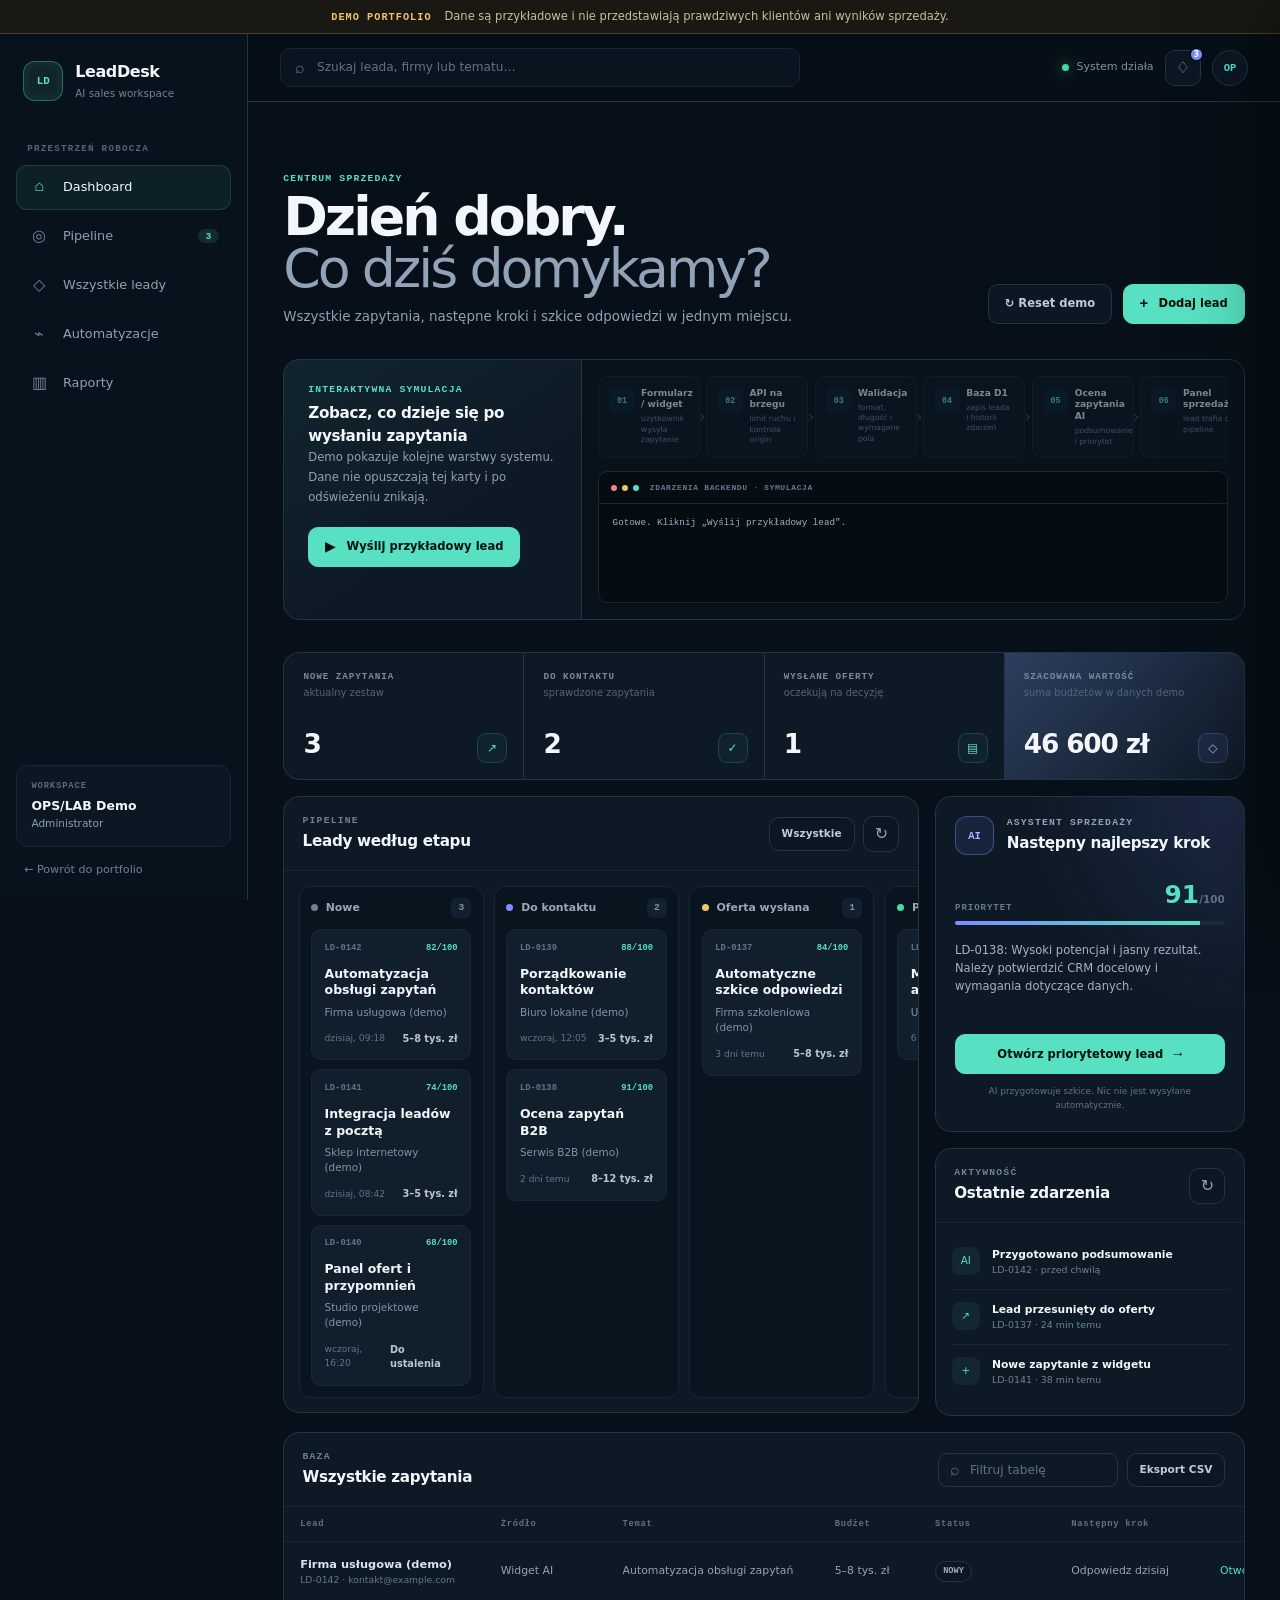
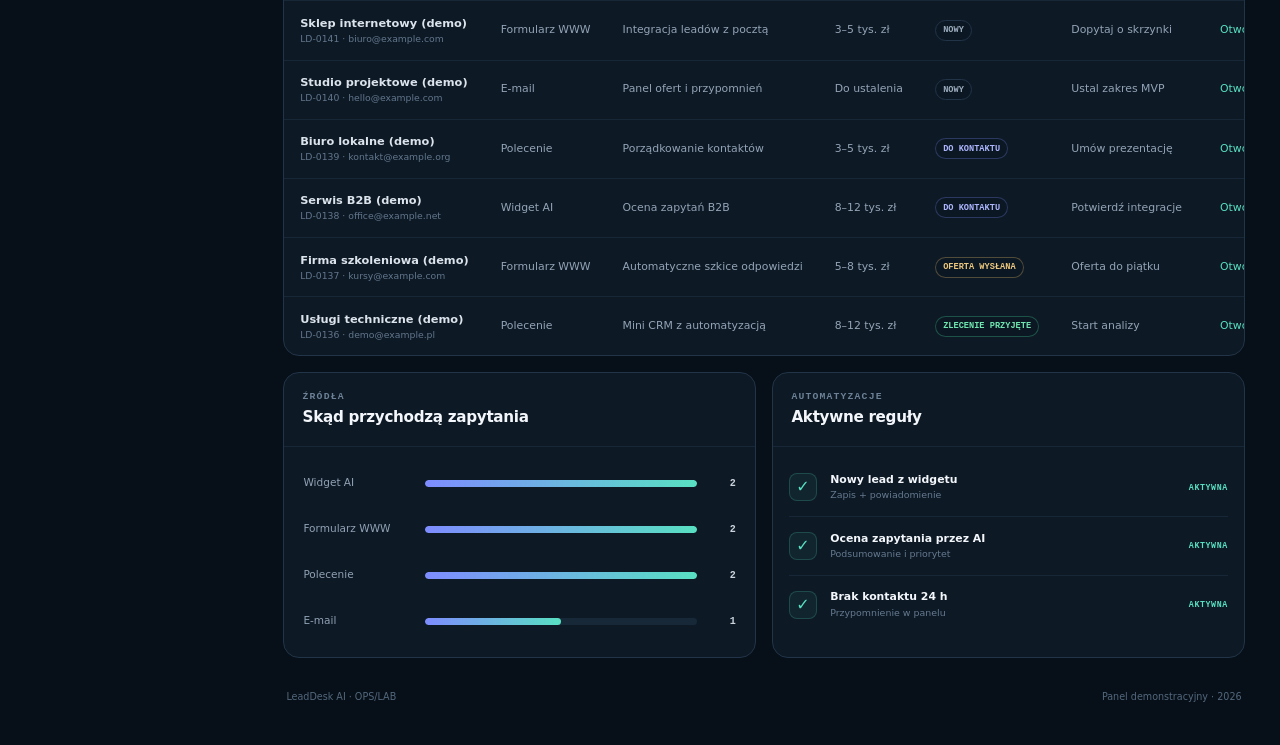
==== docs/leaddesk/index.html @ 1d7547b5 "Clarify LeadDesk sales stages" ====
<!-- LeadDesk AI public demo interface. Copyright 2026 OPS/LAB. All rights reserved. Public build contains no API keys, private prompts or backend source. -->
<!doctype html>
<html lang="pl" data-mode="demo">
<head>
  <meta charset="utf-8">
  <meta name="viewport" content="width=device-width, initial-scale=1">
  <meta name="theme-color" content="#071018">
  <meta name="description" content="LeadDesk AI — panel do obsługi zapytań, kwalifikacji leadów i przygotowywania ofert.">
  <title>LeadDesk AI — centrum sprzedaży</title>
  <link rel="stylesheet" href="styles.min.css?v=20260912-3">
  <meta name="robots" content="index,follow">
  <meta property="og:title" content="LeadDesk AI — interaktywne demo">
  <meta property="og:description" content="Zobacz drogę leada od formularza przez walidację i AI do panelu sprzedaży.">
</head>
<body>
  <a class="skip-link" href="#main">Przejdź do panelu</a>
  <div class="demo-banner" role="status"><strong>DEMO PORTFOLIO</strong><span>Dane są przykładowe i nie przedstawiają prawdziwych klientów ani wyników sprzedaży.</span></div>

  <div class="app-shell">
    <aside class="sidebar">
      <a class="product-logo" href="#dashboard" aria-label="LeadDesk AI">
        <span class="logo-mark">LD</span><span><strong>LeadDesk</strong><small>AI sales workspace</small></span>
      </a>
      <nav aria-label="Panel">
        <p>PRZESTRZEŃ ROBOCZA</p>
        <a class="is-active" href="#dashboard"><i>⌂</i><span>Dashboard</span></a>
        <a href="#pipeline"><i>◎</i><span>Pipeline</span><b data-new-count>3</b></a>
        <a href="#leads"><i>◇</i><span>Wszystkie leady</span></a>
        <a href="#automation"><i>⌁</i><span>Automatyzacje</span></a>
        <a href="#reports"><i>▥</i><span>Raporty</span></a>
      </nav>
      <div class="workspace-card">
        <span>WORKSPACE</span>
        <strong>OPS/LAB Demo</strong>
        <small>Administrator</small>
      </div>
      <a class="back-link" href="../">← Powrót do portfolio</a>
    </aside>

    <main id="main">
      <header class="topbar">
        <button class="menu-button" type="button" aria-label="Otwórz menu">☰</button>
        <label class="global-search"><span>⌕</span><input type="search" placeholder="Szukaj leada, firmy lub tematu…" aria-label="Szukaj leadów"></label>
        <div class="top-actions"><span class="system-status"><i></i> System działa</span><button class="icon-button notifications-button" type="button" aria-label="Pokaż ostatnie zdarzenia">♢<b>3</b></button><button class="avatar-button" type="button" aria-label="Konto administratora">OP</button></div>
      </header>

      <div class="content">
        <section class="page-head" id="dashboard">
          <div><p class="overline">CENTRUM SPRZEDAŻY</p><h1>Dzień dobry.<br><em>Co dziś domykamy?</em></h1><p>Wszystkie zapytania, następne kroki i szkice odpowiedzi w jednym miejscu.</p></div>
          <div class="page-actions"><button class="secondary-button reset-demo" type="button">↻ Reset demo</button><button class="primary-button add-lead" type="button"><span>+</span> Dodaj lead</button></div>
        </section>

        <section class="demo-flow panel" aria-labelledby="flow-title">
          <div class="flow-intro">
            <p class="overline">INTERAKTYWNA SYMULACJA</p>
            <h2 id="flow-title">Zobacz, co dzieje się po wysłaniu zapytania</h2>
            <p>Demo pokazuje kolejne warstwy systemu. Dane nie opuszczają tej karty i po odświeżeniu znikają.</p>
            <button class="primary-button run-flow" type="button"><span>▶</span> Wyślij przykładowy lead</button>
          </div>
          <div class="flow-workbench">
            <ol class="flow-stages" aria-label="Przepływ danych">
              <li data-flow-step="form"><i>01</i><span><strong>Formularz / widget</strong><small>użytkownik wysyła zapytanie</small></span></li>
              <li data-flow-step="api"><i>02</i><span><strong>API na brzegu</strong><small>limit ruchu i kontrola origin</small></span></li>
              <li data-flow-step="validation"><i>03</i><span><strong>Walidacja</strong><small>format, długość i wymagane pola</small></span></li>
              <li data-flow-step="database"><i>04</i><span><strong>Baza D1</strong><small>zapis leada i historii zdarzeń</small></span></li>
              <li data-flow-step="ai"><i>05</i><span><strong>Ocena zapytania AI</strong><small>podsumowanie i priorytet</small></span></li>
              <li data-flow-step="dashboard"><i>06</i><span><strong>Panel sprzedaży</strong><small>lead trafia do pipeline</small></span></li>
            </ol>
            <div class="flow-console"><div><span></span><span></span><span></span><strong>ZDARZENIA BACKENDU · SYMULACJA</strong></div><pre data-flow-log aria-live="polite">Gotowe. Kliknij „Wyślij przykładowy lead”.</pre></div>
          </div>
        </section>

        <section class="metrics" aria-label="Podsumowanie lejka">
          <article><div><span>NOWE ZAPYTANIA</span><small>aktualny zestaw</small></div><strong data-metric="new">0</strong><i class="metric-icon">↗</i></article>
          <article><div><span>DO KONTAKTU</span><small>sprawdzone zapytania</small></div><strong data-metric="qualified">0</strong><i class="metric-icon">✓</i></article>
          <article><div><span>WYSŁANE OFERTY</span><small>oczekują na decyzję</small></div><strong data-metric="offer">0</strong><i class="metric-icon">▤</i></article>
          <article class="metric-value"><div><span>SZACOWANA WARTOŚĆ</span><small>suma budżetów w danych demo</small></div><strong data-metric="value">0 zł</strong><i class="metric-icon">◇</i></article>
        </section>

        <section class="dashboard-grid">
          <div class="pipeline-panel panel" id="pipeline">
            <div class="panel-head"><div><p class="overline">PIPELINE</p><h2>Leady według etapu</h2></div><div class="panel-tools"><button class="compact-button" type="button" data-filter="all">Wszystkie</button><button class="icon-button refresh-pipeline" type="button" aria-label="Odśwież pipeline">↻</button></div></div>
            <div class="pipeline-board" data-pipeline></div>
          </div>

          <aside class="insights-column">
            <section class="ai-insight panel" id="automation">
              <div class="ai-insight-head"><span class="ai-badge">AI</span><div><p class="overline">ASYSTENT SPRZEDAŻY</p><h2>Następny najlepszy krok</h2></div></div>
              <div class="focus-score"><span>PRIORYTET</span><strong>82<small>/100</small></strong><div><i style="width:82%"></i></div></div>
              <p data-ai-insight>Lead LD-0142 podał budżet i konkretny problem. Warto odpowiedzieć dzisiaj, prosząc o technologię obecnej strony.</p>
              <button class="primary-button full open-priority" type="button">Otwórz priorytetowy lead <span>→</span></button>
              <small class="privacy-note">AI przygotowuje szkice. Nic nie jest wysyłane automatycznie.</small>
            </section>

            <section class="activity-panel panel">
              <div class="panel-head"><div><p class="overline">AKTYWNOŚĆ</p><h2>Ostatnie zdarzenia</h2></div><button class="icon-button refresh-activity" type="button" aria-label="Odśwież aktywność">↻</button></div>
              <ol class="activity-list" data-activity></ol>
            </section>
          </aside>
        </section>

        <section class="leads-panel panel" id="leads">
          <div class="panel-head"><div><p class="overline">BAZA</p><h2>Wszystkie zapytania</h2></div><div class="panel-tools"><label class="table-filter"><span>⌕</span><input type="search" placeholder="Filtruj tabelę" aria-label="Filtruj tabelę leadów"></label><button class="compact-button export-demo" type="button">Eksport CSV</button></div></div>
          <div class="table-wrap"><table><thead><tr><th>Lead</th><th>Źródło</th><th>Temat</th><th>Budżet</th><th>Status</th><th>Następny krok</th><th></th></tr></thead><tbody data-lead-table></tbody></table></div>
        </section>

        <section class="reports-row" id="reports">
          <article class="panel source-card"><div class="panel-head"><div><p class="overline">ŹRÓDŁA</p><h2>Skąd przychodzą zapytania</h2></div></div><div class="source-chart" data-source-chart></div></article>
          <article class="panel automation-card"><div class="panel-head"><div><p class="overline">AUTOMATYZACJE</p><h2>Aktywne reguły</h2></div></div><ul><li><i>✓</i><span><strong>Nowy lead z widgetu</strong><small>Zapis + powiadomienie</small></span><b>AKTYWNA</b></li><li><i>✓</i><span><strong>Ocena zapytania przez AI</strong><small>Podsumowanie i priorytet</small></span><b>AKTYWNA</b></li><li><i>✓</i><span><strong>Brak kontaktu 24 h</strong><small>Przypomnienie w panelu</small></span><b>AKTYWNA</b></li></ul></article>
        </section>

        <footer><span>LeadDesk AI · OPS/LAB</span><span>Panel demonstracyjny · 2026</span></footer>
      </div>
    </main>
  </div>

  <div class="drawer-backdrop" data-close-drawer></div>
  <aside class="lead-drawer" aria-hidden="true" aria-labelledby="drawer-title">
    <header><div><p class="overline">SZCZEGÓŁY LEADA</p><h2 id="drawer-title">—</h2></div><button class="icon-button close-drawer" type="button" aria-label="Zamknij">×</button></header>
    <div class="drawer-body">
      <div class="lead-summary"><span class="lead-avatar">LD</span><div><strong data-drawer-company>—</strong><small data-drawer-contact>—</small></div><span class="status-pill" data-drawer-status>—</span></div>
      <section><p class="overline">POTRZEBA</p><h3 data-drawer-topic>—</h3><p data-drawer-message>—</p></section>
      <dl><div><dt>Źródło</dt><dd data-drawer-source>—</dd></div><div><dt>Budżet</dt><dd data-drawer-budget>—</dd></div><div><dt>Dodano</dt><dd data-drawer-created>—</dd></div><div><dt>Priorytet AI</dt><dd data-drawer-score>—</dd></div></dl>
      <section class="ai-summary"><p class="overline">PODSUMOWANIE AI</p><p data-drawer-summary>—</p></section>
      <section class="draft-box" hidden><div><p class="overline">SZKIC ODPOWIEDZI · NIE WYSŁANO</p><button class="copy-draft" type="button">Kopiuj</button></div><strong data-draft-subject></strong><p data-draft-body></p></section>
      <label class="status-select">Zmień etap<select data-status-select><option value="new">Nowy</option><option value="qualified">Do kontaktu</option><option value="offer">Oferta wysłana</option><option value="won">Zlecenie przyjęte</option><option value="lost">Odrzucone</option></select></label>
    </div>
    <footer><button class="secondary-button create-offer" type="button">Podgląd oferty</button><button class="primary-button generate-draft" type="button"><span>AI</span> Przygotuj szkic</button></footer>
  </aside>

  <dialog class="lead-modal">
    <form method="dialog" class="modal-card" data-lead-form>
      <header><div><p class="overline">NOWE ZAPYTANIE</p><h2>Dodaj lead demonstracyjny</h2></div><button class="icon-button close-lead-modal" type="button" aria-label="Zamknij">×</button></header>
      <div class="form-grid"><label>Identyfikator<input name="name" value="Zapytanie demonstracyjne" required></label><label>E-mail<input name="email" type="email" value="kontakt@example.com" required></label><label class="wide">Temat<input name="topic" value="Automatyzacja procesu sprzedaży" required></label><label>Budżet<select name="budget"><option>3–5 tys. zł</option><option>5–8 tys. zł</option><option>Do ustalenia</option></select></label><label>Źródło<select name="source"><option>Widget AI</option><option>Formularz WWW</option><option>E-mail</option></select></label><label class="wide">Opis<textarea name="message" rows="4" required>Potrzebujemy uporządkować obsługę zapytań ze strony.</textarea></label></div>
      <p class="modal-note">W publicznym demo wpisy pozostają wyłącznie w pamięci bieżącej karty.</p>
      <footer><button class="secondary-button close-lead-modal" type="button">Anuluj</button><button class="primary-button" type="submit">Dodaj do pipeline</button></footer>
    </form>
  </dialog>

  <dialog class="offer-modal">
    <article class="offer-sheet"><header><div><span>OPS/LAB</span><strong>OFERTA WSTĘPNA</strong></div><button class="icon-button close-offer" type="button" aria-label="Zamknij">×</button></header><p class="offer-id" data-offer-id></p><h2 data-offer-title></h2><p data-offer-intro></p><div class="offer-grid"><section><span>PROPONOWANY ZAKRES</span><ul><li>Analiza procesu i danych wejściowych</li><li>Konfiguracja panelu oraz etapów</li><li>Automatyzacja wybranego przepływu</li><li>Testy i instrukcja przekazania</li></ul></section><section><span>DO USTALENIA</span><p>Integracje, liczba użytkowników, sposób powiadomień oraz termin realizacji.</p></section></div><footer><p>Dokument demonstracyjny — nie stanowi oferty handlowej.</p><button class="primary-button print-offer" type="button">Drukuj / zapisz PDF</button></footer></article>
  </dialog>

  <section class="auth-screen" hidden>
    <form class="auth-card"><span class="logo-mark">LD</span><p class="overline">PANEL PRYWATNY</p><h1>Zaloguj się do LeadDesk</h1><p>Sesja administratora jest przechowywana w bezpiecznym cookie.</p><label>Hasło<input type="password" name="password" minlength="12" required autocomplete="current-password"></label><button class="primary-button full" type="submit">Zaloguj</button><span class="auth-error" role="alert"></span></form>
  </section>

  <div class="toast" role="status" aria-live="polite"></div>
  <script src="app.min.js?v=20260912-3"></script>
</body>
</html>
---- docs/leaddesk/styles.min.css ----
/* LeadDesk AI public demo interface. Copyright 2026 OPS/LAB. All rights reserved. */
:root{--bg: #071018;--bg-2: #0a141f;--surface: #0d1925;--surface-2: #111f2d;--line: #223448;--line-soft: #172737;--text: #f3f7fb;--muted: #8fa1b4;--accent: #58e0c2;--accent-2: #7e8cff;--warning: #f1c36f;--danger: #ff8087;--radius: 16px;--sidebar: 248px;color-scheme:dark;font-family:Inter,ui-sans-serif,system-ui,-apple-system,BlinkMacSystemFont,Segoe UI,sans-serif;font-synthesis:none}*{box-sizing:border-box}[hidden]{display:none!important}html{scroll-behavior:smooth}body{margin:0;background:var(--bg);color:var(--text);line-height:1.5}button,input,textarea,select{font:inherit}button,a{-webkit-tap-highlight-color:transparent}button{color:inherit}a{color:inherit;text-decoration:none}.skip-link{position:fixed;z-index:9999;top:8px;left:8px;padding:.7rem 1rem;background:var(--accent);color:#04110d;transform:translateY(-150%)}.skip-link:focus{transform:translateY(0)}.demo-banner{min-height:34px;padding:.45rem 1rem;display:none;align-items:center;justify-content:center;gap:.8rem;position:sticky;top:0;z-index:60;border-bottom:1px solid rgba(241,195,111,.24);background:#1a1812;color:#cbbd9b;font-size:.72rem}.demo-banner strong{color:var(--warning);font:800 .64rem ui-monospace,SFMono-Regular,Menlo,monospace;letter-spacing:.1em}html[data-mode=demo] .demo-banner{display:flex}.app-shell{min-height:100vh;display:grid;grid-template-columns:var(--sidebar) minmax(0,1fr)}.sidebar{position:sticky;top:0;z-index:50;height:100vh;padding:1.35rem 1rem;display:flex;flex-direction:column;border-right:1px solid var(--line);background:#08121c}html[data-mode=demo] .sidebar{top:34px;height:calc(100vh - 34px)}.product-logo{padding:.3rem .45rem 1.7rem;display:flex;align-items:center;gap:.75rem}.product-logo>span:last-child{min-width:0}.product-logo strong,.product-logo small{display:block}.product-logo strong{font-size:1rem;letter-spacing:-.025em}.product-logo small{margin-top:.1rem;color:#718398;font-size:.65rem}.logo-mark{width:40px;height:40px;flex:0 0 auto;display:grid;place-items:center;border:1px solid rgba(88,224,194,.38);border-radius:12px;background:#58e0c217;color:var(--accent);font:800 .68rem ui-monospace,SFMono-Regular,Menlo,monospace;box-shadow:inset 0 0 0 5px #58e0c206}.sidebar nav>p{margin:.9rem .7rem .65rem;color:#52657a;font:800 .58rem ui-monospace,SFMono-Regular,Menlo,monospace;letter-spacing:.13em}.sidebar nav a{min-height:45px;margin-bottom:.25rem;padding:0 .7rem;display:flex;align-items:center;gap:.8rem;border:1px solid transparent;border-radius:11px;color:#8fa1b4;font-size:.8rem;transition:.15s ease}.sidebar nav a i{width:22px;color:#6f8195;font: 1rem ui-monospace,SFMono-Regular,Menlo,monospace;text-align:center}.sidebar nav a b{min-width:21px;margin-left:auto;padding:.1rem .35rem;border-radius:20px;background:#58e0c21f;color:var(--accent);font:800 .61rem ui-monospace,SFMono-Regular,Menlo,monospace;text-align:center}.sidebar nav a:hover,.sidebar nav a.is-active{border-color:#58e0c226;background:#58e0c212;color:var(--text)}.sidebar nav a.is-active i{color:var(--accent)}.workspace-card{margin-top:auto;padding:.9rem;border:1px solid var(--line-soft);border-radius:12px;background:#0b1722}.workspace-card span,.workspace-card strong,.workspace-card small{display:block}.workspace-card span{color:#566a80;font:800 .55rem ui-monospace,SFMono-Regular,Menlo,monospace;letter-spacing:.1em}.workspace-card strong{margin-top:.4rem;font-size:.78rem}.workspace-card small{color:var(--muted);font-size:.66rem}.back-link{margin:.9rem .5rem 0;color:#6f8195;font-size:.7rem}.back-link:hover{color:var(--accent)}main{min-width:0}.topbar{height:68px;padding:0 clamp(1rem,3vw,2rem);display:flex;align-items:center;gap:1rem;position:sticky;top:0;z-index:40;border-bottom:1px solid var(--line);background:#071018e8;backdrop-filter:blur(14px)}html[data-mode=demo] .topbar{top:34px}.menu-button{display:none;border:0;background:transparent;cursor:pointer}.global-search{width:min(520px,48vw);min-height:39px;display:flex;align-items:center;gap:.65rem;padding:0 .85rem;border:1px solid var(--line-soft);border-radius:11px;background:#09141e;color:#64768b}.global-search input,.table-filter input{width:100%;border:0;outline:0;background:transparent;color:var(--text);font-size:.76rem}.global-search input::placeholder,.table-filter input::placeholder{color:#617286}.top-actions{margin-left:auto;display:flex;align-items:center;gap:.7rem}.system-status{display:flex;align-items:center;gap:.45rem;color:#7e90a3;font-size:.69rem}.system-status i{width:7px;height:7px;border-radius:50%;background:#45d99e;box-shadow:0 0 13px #45d99ea6}.icon-button,.avatar-button{position:relative;border:1px solid var(--line);background:#0b1722;cursor:pointer}.icon-button{width:36px;height:36px;display:grid;place-items:center;border-radius:10px;color:#91a3b6}.icon-button:hover{border-color:#3a526a;color:var(--text)}.icon-button b{position:absolute;top:-4px;right:-4px;min-width:15px;height:15px;display:grid;place-items:center;border:2px solid var(--bg);border-radius:50%;background:var(--accent-2);color:#fff;font-size:.5rem}.avatar-button{width:36px;height:36px;border-radius:50%;color:var(--accent);font:800 .66rem ui-monospace,SFMono-Regular,Menlo,monospace}.content{max-width:1600px;margin:0 auto;padding:clamp(1.2rem,3vw,2.2rem)}.page-head{min-height:190px;display:flex;align-items:flex-end;justify-content:space-between;gap:2rem}.overline{margin:0 0 .45rem;color:var(--accent);font:800 .61rem ui-monospace,SFMono-Regular,Menlo,monospace;letter-spacing:.12em}.page-head h1{margin:0;font-size:clamp(2.2rem,4.2vw,4rem);line-height:.96;letter-spacing:-.055em}.page-head h1 em{color:#91a3b8;font-style:normal;font-weight:450}.page-head>div>p:last-child{margin:.8rem 0 0;color:var(--muted);font-size:.84rem}.page-actions{display:flex;gap:.65rem;padding-bottom:.2rem}.primary-button,.secondary-button,.compact-button{min-height:40px;padding:0 1rem;display:inline-flex;align-items:center;justify-content:center;gap:.65rem;border-radius:10px;font-size:.72rem;font-weight:800;cursor:pointer}.primary-button{border:1px solid var(--accent);background:var(--accent);color:#04110e}.primary-button:hover{background:#70ebd0}.primary-button span{font:900 .9rem ui-monospace,SFMono-Regular,Menlo,monospace}.secondary-button,.compact-button{border:1px solid var(--line);background:#0b1722;color:#c0cbd7}.secondary-button:hover,.compact-button:hover{border-color:#40566e;color:#fff}.compact-button{min-height:34px;padding:0 .75rem;font-size:.66rem}.full{width:100%}.metrics{margin:2rem 0 1rem;display:grid;grid-template-columns:repeat(4,1fr);gap:1px;border:1px solid var(--line);background:var(--line);border-radius:var(--radius);overflow:hidden}.metrics article{min-height:126px;padding:1.1rem 1.2rem;position:relative;background:var(--surface)}.metrics article>div span,.metrics article>div small{display:block}.metrics article>div span{color:#788ba0;font:800 .58rem ui-monospace,SFMono-Regular,Menlo,monospace;letter-spacing:.1em}.metrics article>div small{margin-top:.25rem;color:#52657a;font-size:.62rem}.metrics strong{position:absolute;left:1.2rem;bottom:1rem;font-size:1.65rem;letter-spacing:-.045em}.metric-icon{position:absolute;right:1rem;bottom:1rem;width:30px;height:30px;display:grid;place-items:center;border:1px solid rgba(88,224,194,.19);border-radius:9px;background:#58e0c20d;color:var(--accent);font-style:normal;font-size:.75rem}.metric-value{background:linear-gradient(135deg,rgba(126,140,255,.12),var(--surface))!important}.metric-value .metric-icon{border-color:#7e8cff40;background:#7e8cff14;color:#aab3ff}.panel{border:1px solid var(--line);border-radius:var(--radius);background:var(--surface);overflow:hidden}.demo-flow{margin:2rem 0 1rem;display:grid;grid-template-columns:minmax(250px,.72fr) minmax(520px,1.6fr)}[data-mode=production] .demo-flow,[data-mode=production] .reset-demo{display:none}.flow-intro{padding:1.5rem;border-right:1px solid var(--line);background:linear-gradient(145deg,rgba(88,224,194,.06),transparent 65%)}.flow-intro h2{max-width:430px;margin:.45rem 0 .7rem;font-size:clamp(1.35rem,2vw,2rem);letter-spacing:-.045em}.flow-intro>p:not(.overline){max-width:470px;margin:0 0 1.2rem;color:var(--muted);font-size:.73rem;line-height:1.7}.flow-workbench{min-width:0;padding:1rem;display:grid;grid-template-rows:auto 1fr;gap:.8rem;background:#08121b}.flow-stages{margin:0;padding:0;display:grid;grid-template-columns:repeat(6,minmax(102px,1fr));gap:.4rem;list-style:none;overflow-x:auto}.flow-stages li{min-width:102px;padding:.65rem;position:relative;display:grid;grid-template-columns:25px 1fr;gap:.42rem;border:1px solid var(--line-soft);border-radius:9px;background:#0c1722;opacity:.55;transition:opacity .2s ease,border-color .2s ease,transform .2s ease,background .2s ease}.flow-stages li:not(:last-child):after{content:"\203a";position:absolute;z-index:2;top:50%;right:-.42rem;color:#3d5368;transform:translateY(-50%)}.flow-stages li.is-active{border-color:var(--accent);background:#58e0c214;opacity:1;transform:translateY(-2px)}.flow-stages li.is-done{border-color:#58e0c247;opacity:.85}.flow-stages i{width:25px;height:25px;display:grid;place-items:center;border-radius:6px;background:#101f2c;color:var(--accent);font:800 .52rem ui-monospace,SFMono-Regular,Menlo,monospace;font-style:normal}.flow-stages strong,.flow-stages small{display:block}.flow-stages strong{color:#dce6ee;font-size:.57rem;line-height:1.3}.flow-stages small{margin-top:.2rem;color:#6e8295;font-size:.48rem;line-height:1.35}.flow-console{min-height:132px;overflow:hidden;border:1px solid var(--line-soft);border-radius:9px;background:#050c12}.flow-console>div{height:32px;padding:0 .75rem;display:flex;align-items:center;gap:.3rem;border-bottom:1px solid var(--line-soft)}.flow-console>div span{width:6px;height:6px;border-radius:50%;background:#31475a}.flow-console>div span:first-child{background:#f08488}.flow-console>div span:nth-child(2){background:#ecc46d}.flow-console>div span:nth-child(3){background:#58e0c2}.flow-console>div strong{margin-left:.4rem;color:#657b90;font:800 .5rem ui-monospace,SFMono-Regular,Menlo,monospace;letter-spacing:.08em}.flow-console pre{margin:0;padding:.7rem .85rem;color:#9eb0c1;font:.58rem/1.65 ui-monospace,SFMono-Regular,Menlo,monospace;white-space:pre-wrap}.panel-head{min-height:74px;padding:1rem 1.15rem;display:flex;align-items:center;justify-content:space-between;gap:1rem;border-bottom:1px solid var(--line-soft)}.panel-head .overline{margin-bottom:.25rem;color:#6c8196}.panel h2{margin:0;font-size:.95rem;letter-spacing:-.02em}.panel-tools{display:flex;align-items:center;gap:.55rem}.dashboard-grid{display:grid;grid-template-columns:minmax(0,1.9fr) minmax(310px,.72fr);gap:1rem;align-items:start}.pipeline-board{min-height:520px;padding:.9rem;display:grid;grid-template-columns:repeat(4,minmax(185px,1fr));gap:.65rem;overflow-x:auto}.pipeline-column{min-width:185px;padding:.7rem;border:1px solid var(--line-soft);border-radius:12px;background:#09141e}.column-head{margin-bottom:.7rem;display:flex;align-items:center;justify-content:space-between}.column-head span{display:flex;align-items:center;gap:.5rem;color:#98a8b9;font-size:.68rem;font-weight:800}.column-head span i{width:7px;height:7px;border-radius:50%;background:#6d8298}.pipeline-column[data-status=qualified] .column-head span i{background:var(--accent-2)}.pipeline-column[data-status=offer] .column-head span i{background:var(--warning)}.pipeline-column[data-status=won] .column-head span i{background:#48dda0}.column-head b{min-width:20px;height:20px;display:grid;place-items:center;border-radius:6px;background:#122130;color:#7f91a5;font:700 .6rem ui-monospace,SFMono-Regular,Menlo,monospace}.column-cards{display:grid;gap:.55rem}.lead-card{padding:.8rem;border:1px solid var(--line-soft);border-radius:10px;background:var(--surface-2);cursor:pointer;transition:transform .15s ease,border-color .15s ease}.lead-card:hover{transform:translateY(-2px);border-color:#3b526b}.lead-card-top{display:flex;justify-content:space-between;gap:.5rem;color:#60758b;font:700 .55rem ui-monospace,SFMono-Regular,Menlo,monospace}.lead-card-top b{color:var(--accent);font-weight:800}.lead-card h3{margin:.8rem 0 .35rem;font-size:.78rem;line-height:1.35}.lead-card p{margin:0;color:#8193a7;font-size:.65rem;line-height:1.45}.lead-card footer{margin-top:.75rem;display:flex;align-items:center;justify-content:space-between;color:#60748a;font-size:.57rem}.lead-card footer strong{color:#b9c5d2;font-size:.61rem}.empty-column{padding:1.1rem .6rem;border:1px dashed #203246;border-radius:10px;color:#52677d;font-size:.64rem;text-align:center}.insights-column{display:grid;gap:1rem}.ai-insight{padding:1.2rem;background:radial-gradient(circle at 100% 0,rgba(126,140,255,.14),transparent 48%),var(--surface)}.ai-insight-head{display:flex;align-items:center;gap:.8rem}.ai-insight-head .overline{margin-bottom:.25rem;color:#92a2b6}.ai-badge{width:39px;height:39px;display:grid;place-items:center;border:1px solid rgba(126,140,255,.4);border-radius:12px;background:#7e8cff1a;color:#aab3ff;font:900 .66rem ui-monospace,SFMono-Regular,Menlo,monospace}.focus-score{margin:1.3rem 0 1rem;display:grid;grid-template-columns:1fr auto;align-items:end}.focus-score>span{color:#667b91;font:800 .57rem ui-monospace,SFMono-Regular,Menlo,monospace;letter-spacing:.1em}.focus-score strong{color:var(--accent);font-size:1.55rem}.focus-score strong small{color:#60758b;font-size:.65rem}.focus-score>div{grid-column:1 / -1;height:4px;margin-top:.45rem;overflow:hidden;border-radius:4px;background:#192a3a}.focus-score>div i{height:100%;display:block;background:linear-gradient(90deg,var(--accent-2),var(--accent))}.ai-insight>p{min-height:82px;color:#a5b3c2;font-size:.72rem;line-height:1.6}.privacy-note{margin-top:.7rem;display:block;color:#5e7288;font-size:.56rem;text-align:center}.activity-list{margin:0;padding:.7rem 1rem 1rem;list-style:none}.activity-list li{padding:.75rem 0;display:grid;grid-template-columns:29px 1fr;gap:.7rem;border-bottom:1px solid var(--line-soft)}.activity-list li:last-child{border-bottom:0}.activity-list i{width:28px;height:28px;display:grid;place-items:center;border-radius:8px;background:#58e0c212;color:var(--accent);font-style:normal;font-size:.65rem}.activity-list strong,.activity-list span{display:block}.activity-list strong{font-size:.67rem}.activity-list span{color:#6f8297;font-size:.59rem}.leads-panel{margin-top:1rem}.table-filter{width:180px;min-height:34px;padding:0 .7rem;display:flex;align-items:center;gap:.5rem;border:1px solid var(--line);border-radius:9px;color:#64788e}.table-wrap{overflow-x:auto}table{width:100%;border-collapse:collapse;font-size:.68rem;white-space:nowrap}th{padding:.75rem 1rem;border-bottom:1px solid var(--line-soft);color:#5d7187;font:800 .55rem ui-monospace,SFMono-Regular,Menlo,monospace;letter-spacing:.08em;text-align:left}td{padding:.85rem 1rem;border-bottom:1px solid var(--line-soft);color:#93a4b6}tbody tr:last-child td{border-bottom:0}tbody tr:hover{background:#58e0c206}td strong,td small{display:block}td strong{color:#dbe3ec;font-size:.71rem}td small{color:#63778d;font-size:.58rem}.row-button{border:0;background:transparent;color:var(--accent);cursor:pointer}.status-pill{padding:.28rem .45rem;display:inline-flex;align-items:center;border:1px solid var(--line);border-radius:20px;background:#0b1722;color:#9cacbd;font:800 .54rem ui-monospace,SFMono-Regular,Menlo,monospace;text-transform:uppercase}.status-pill[data-status=qualified]{border-color:#7e8cff47;color:#adb6ff}.status-pill[data-status=offer]{border-color:#f1c36f4d;color:#ecc77f}.status-pill[data-status=won]{border-color:#45d99e4d;color:#70e7b1}.status-pill[data-status=lost]{border-color:#ff808740;color:#ee989d}.reports-row{margin-top:1rem;display:grid;grid-template-columns:1fr 1fr;gap:1rem}.source-chart{min-height:210px;padding:1.2rem;display:grid;gap:.8rem}.source-row{display:grid;grid-template-columns:110px 1fr 28px;gap:.7rem;align-items:center;color:#91a2b4;font-size:.66rem}.source-bar{height:7px;overflow:hidden;border-radius:7px;background:#172838}.source-bar i{height:100%;display:block;border-radius:inherit;background:linear-gradient(90deg,var(--accent-2),var(--accent))}.source-row b{color:#cbd4dd;font:800 .63rem ui-monospace,SFMono-Regular,Menlo,monospace;text-align:right}.automation-card ul{margin:0;padding:.7rem 1rem 1rem;list-style:none}.automation-card li{padding:.85rem 0;display:grid;grid-template-columns:30px 1fr auto;gap:.7rem;align-items:center;border-bottom:1px solid var(--line-soft)}.automation-card li:last-child{border-bottom:0}.automation-card li>i{width:28px;height:28px;display:grid;place-items:center;border:1px solid rgba(88,224,194,.2);border-radius:8px;background:#58e0c20f;color:var(--accent);font-style:normal}.automation-card li strong,.automation-card li small{display:block}.automation-card li strong{font-size:.68rem}.automation-card li small{color:#667a90;font-size:.59rem}.automation-card li b{color:var(--accent);font:800 .52rem ui-monospace,SFMono-Regular,Menlo,monospace;letter-spacing:.07em}.content>footer{padding:2rem .2rem .3rem;display:flex;justify-content:space-between;color:#53677d;font-size:.6rem}.drawer-backdrop{position:fixed;inset:0;z-index:79;visibility:hidden;background:#02060aad;opacity:0;transition:.2s ease}.drawer-backdrop.is-open{visibility:visible;opacity:1}.lead-drawer{width:min(500px,100%);height:100vh;position:fixed;z-index:80;top:0;right:0;display:grid;grid-template-rows:auto 1fr auto;border-left:1px solid var(--line);background:#09131e;box-shadow:-25px 0 80px #00000080;transform:translate(105%);transition:transform .25s ease}.lead-drawer.is-open{transform:translate(0)}.lead-drawer>header{min-height:78px;padding:1rem 1.3rem;display:flex;align-items:center;justify-content:space-between;border-bottom:1px solid var(--line)}.lead-drawer h2{margin:0;font-size:1rem}.drawer-body{padding:1.2rem;overflow-y:auto}.lead-summary{padding:1rem;display:flex;align-items:center;gap:.8rem;border:1px solid var(--line);border-radius:13px;background:var(--surface)}.lead-avatar{width:38px;height:38px;display:grid;place-items:center;border-radius:10px;background:#58e0c217;color:var(--accent);font:800 .62rem ui-monospace,SFMono-Regular,Menlo,monospace}.lead-summary>div{min-width:0;flex:1}.lead-summary strong,.lead-summary small{display:block;overflow:hidden;text-overflow:ellipsis;white-space:nowrap}.lead-summary strong{font-size:.76rem}.lead-summary small{color:#71859a;font-size:.6rem}.drawer-body>section{margin-top:1rem;padding:1rem;border:1px solid var(--line-soft);border-radius:12px}.drawer-body>section h3{margin:.45rem 0 .65rem;font-size:.9rem}.drawer-body>section>p:last-child{margin-bottom:0;color:#98a8b9;font-size:.7rem;line-height:1.65}.drawer-body dl{margin:1rem 0 0;display:grid;grid-template-columns:1fr 1fr;border:1px solid var(--line-soft);border-radius:12px;overflow:hidden}.drawer-body dl div{padding:.8rem;border-right:1px solid var(--line-soft);border-bottom:1px solid var(--line-soft)}.drawer-body dl div:nth-child(2n){border-right:0}.drawer-body dl div:nth-child(n+3){border-bottom:0}.drawer-body dt{color:#5e7389;font:800 .52rem ui-monospace,SFMono-Regular,Menlo,monospace;text-transform:uppercase}.drawer-body dd{margin:.35rem 0 0;color:#c4cfda;font-size:.68rem}.ai-summary{border-color:#7e8cff38!important;background:#7e8cff0b}.ai-summary .overline{color:#aab3ff}.draft-box{border-color:#58e0c240!important;background:#58e0c209}.draft-box>div{display:flex;align-items:center;justify-content:space-between}.draft-box .overline{margin:0}.draft-box strong{margin-top:.8rem;display:block;font-size:.75rem}.draft-box button{border:0;background:transparent;color:var(--accent);font-size:.6rem;cursor:pointer}.status-select{margin-top:1rem;padding:.85rem 1rem;display:flex;align-items:center;justify-content:space-between;gap:1rem;border:1px solid var(--line-soft);border-radius:12px;color:#74899f;font-size:.65rem}.status-select select{padding:.4rem .55rem;border:1px solid var(--line);border-radius:8px;background:#0c1925;color:var(--text);font-size:.65rem}.lead-drawer>footer{padding:1rem 1.2rem;display:grid;grid-template-columns:1fr 1fr;gap:.7rem;border-top:1px solid var(--line)}dialog{width:min(680px,calc(100% - 2rem));padding:0;border:1px solid var(--line);border-radius:16px;background:#0a151f;color:var(--text);box-shadow:0 40px 120px #000000b8}dialog::backdrop{background:#02060acc;backdrop-filter:blur(5px)}.modal-card>header{padding:1.2rem;display:flex;justify-content:space-between;border-bottom:1px solid var(--line)}.modal-card h2{margin:0;font-size:1.1rem}.form-grid{padding:1.2rem;display:grid;grid-template-columns:1fr 1fr;gap:.9rem}.form-grid label{color:#8b9db0;font-size:.65rem}.form-grid label.wide{grid-column:1 / -1}.form-grid input,.form-grid textarea,.form-grid select,.auth-card input{width:100%;margin-top:.35rem;padding:.7rem .75rem;border:1px solid var(--line);border-radius:9px;outline:0;background:#08131d;color:var(--text);font-size:.72rem}.form-grid input:focus,.form-grid textarea:focus,.form-grid select:focus,.auth-card input:focus{border-color:var(--accent)}.modal-note{margin:0 1.2rem;padding:.7rem .8rem;border:1px dashed #2c4156;color:#75899e;font-size:.6rem}.modal-card>footer{padding:1rem 1.2rem;display:flex;justify-content:flex-end;gap:.6rem}.offer-modal{width:min(820px,calc(100% - 2rem))}.offer-sheet{background:#f5f6f8;color:#18202b}.offer-sheet>header{padding:1.5rem 1.7rem;display:flex;align-items:center;justify-content:space-between;border-bottom:1px solid #d8dde4}.offer-sheet>header div span,.offer-sheet>header div strong{display:block}.offer-sheet>header span{color:#087d68;font:900 .65rem ui-monospace,SFMono-Regular,Menlo,monospace}.offer-sheet>header strong{margin-top:.2rem;font-size:.72rem;letter-spacing:.08em}.offer-sheet .icon-button{border-color:#cbd2dc;background:transparent;color:#465261}.offer-id{margin:2rem 1.7rem .5rem;color:#687483;font:700 .62rem ui-monospace,SFMono-Regular,Menlo,monospace}.offer-sheet h2{margin:0 1.7rem;font-size:2rem;letter-spacing:-.045em}.offer-sheet>p:not(.offer-id){margin:.8rem 1.7rem;color:#596676;font-size:.82rem}.offer-grid{margin:1.7rem;display:grid;grid-template-columns:1fr 1fr;border:1px solid #d5dbe3}.offer-grid section{min-height:190px;padding:1.2rem}.offer-grid section+section{border-left:1px solid #d5dbe3}.offer-grid span{color:#087d68;font:800 .6rem ui-monospace,SFMono-Regular,Menlo,monospace;letter-spacing:.08em}.offer-grid ul{padding-left:1.2rem;color:#445160;font-size:.75rem;line-height:1.9}.offer-grid p{color:#566372;font-size:.76rem}.offer-sheet>footer{padding:1rem 1.7rem 1.6rem;display:flex;align-items:center;justify-content:space-between;gap:1rem}.offer-sheet>footer p{color:#788391;font-size:.6rem}.auth-screen{position:fixed;inset:0;z-index:200;display:grid;place-items:center;padding:1rem;background:radial-gradient(circle at 50% 30%,rgba(88,224,194,.09),transparent 35%),var(--bg)}.auth-card{width:min(410px,100%);padding:2rem;border:1px solid var(--line);border-radius:18px;background:var(--surface);box-shadow:0 35px 100px #00000080}.auth-card h1{margin:1rem 0 .6rem;font-size:1.7rem;letter-spacing:-.04em}.auth-card>p:not(.overline){color:var(--muted);font-size:.72rem}.auth-card label{margin:1.4rem 0 .8rem;display:block;color:#92a4b7;font-size:.65rem}.auth-error{min-height:1.2rem;margin-top:.7rem;display:block;color:var(--danger);font-size:.65rem}.toast{max-width:min(420px,calc(100% - 2rem));padding:.75rem 1rem;position:fixed;z-index:300;right:1rem;bottom:1rem;visibility:hidden;border:1px solid rgba(88,224,194,.3);border-radius:11px;background:#0e1c28;color:#cfdae4;box-shadow:0 15px 50px #0006;opacity:0;transform:translateY(10px);transition:.2s ease;font-size:.7rem}.toast.is-visible{visibility:visible;opacity:1;transform:translateY(0)}@media(max-width:1180px){:root{--sidebar: 210px}.demo-flow{grid-template-columns:1fr}.flow-intro{border-right:0;border-bottom:1px solid var(--line)}.dashboard-grid{grid-template-columns:1fr}.insights-column{grid-template-columns:1fr 1fr}.pipeline-board{min-height:450px}}@media(max-width:850px){.app-shell{grid-template-columns:1fr}.sidebar{width:min(280px,84vw);position:fixed;top:0!important;left:0;z-index:100;transform:translate(-105%);transition:transform .2s ease}.sidebar.is-open{transform:translate(0)}.menu-button{display:block}.metrics{grid-template-columns:repeat(2,1fr)}.reports-row,.insights-column{grid-template-columns:1fr}.page-head{align-items:flex-start;flex-direction:column}.global-search{width:min(420px,55vw)}}@media(max-width:560px){.demo-banner{align-items:flex-start;flex-direction:column;gap:.1rem;position:static}.topbar{top:0!important;padding-inline:.8rem}.global-search{flex:1;width:auto}.system-status,.top-actions .icon-button{display:none}.content{padding:1rem}.flow-intro{padding:1.1rem}.flow-workbench{padding:.75rem}.flow-stages{grid-template-columns:repeat(6,130px)}.page-head{min-height:230px}.page-head h1{font-size:2.65rem}.page-actions{width:100%}.page-actions button{flex:1}.metrics{grid-template-columns:1fr}.metrics article{min-height:105px}.pipeline-board{grid-template-columns:repeat(4,220px)}.panel-head{align-items:flex-start;flex-direction:column}.panel-tools{width:100%}.table-filter{flex:1}.drawer-body dl,.form-grid,.offer-grid{grid-template-columns:1fr}.drawer-body dl div{border-right:0;border-bottom:1px solid var(--line-soft)!important}.drawer-body dl div:last-child{border-bottom:0!important}.form-grid label.wide{grid-column:1}.offer-grid section+section{border-left:0;border-top:1px solid #d5dbe3}.offer-sheet>footer,.content>footer{align-items:flex-start;flex-direction:column}}@media print{body>*{display:none!important}.offer-modal[open]{width:100%;max-width:none;display:block!important;position:static;border:0}.offer-modal::backdrop,.offer-sheet .close-offer,.print-offer{display:none!important}}@media(prefers-reduced-motion:reduce){html{scroll-behavior:auto}*,*:before,*:after{transition-duration:.01ms!important}}
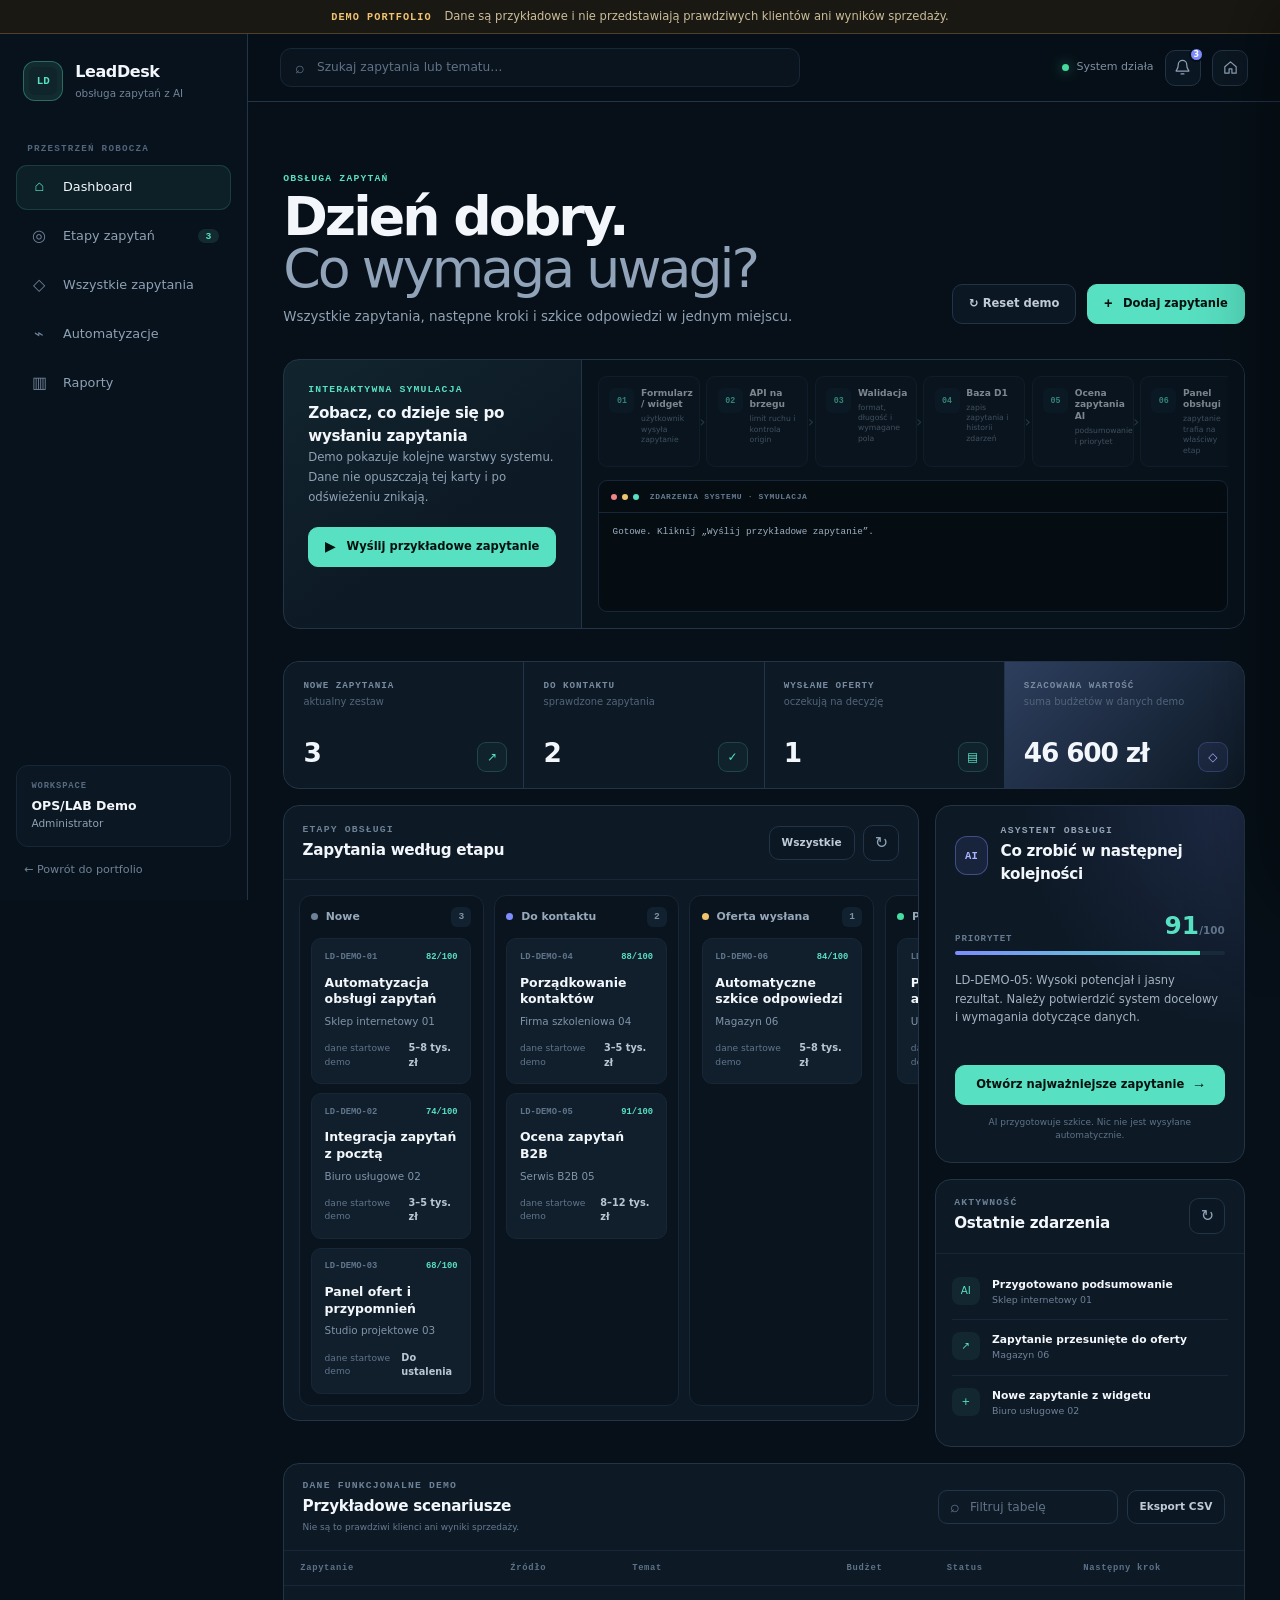
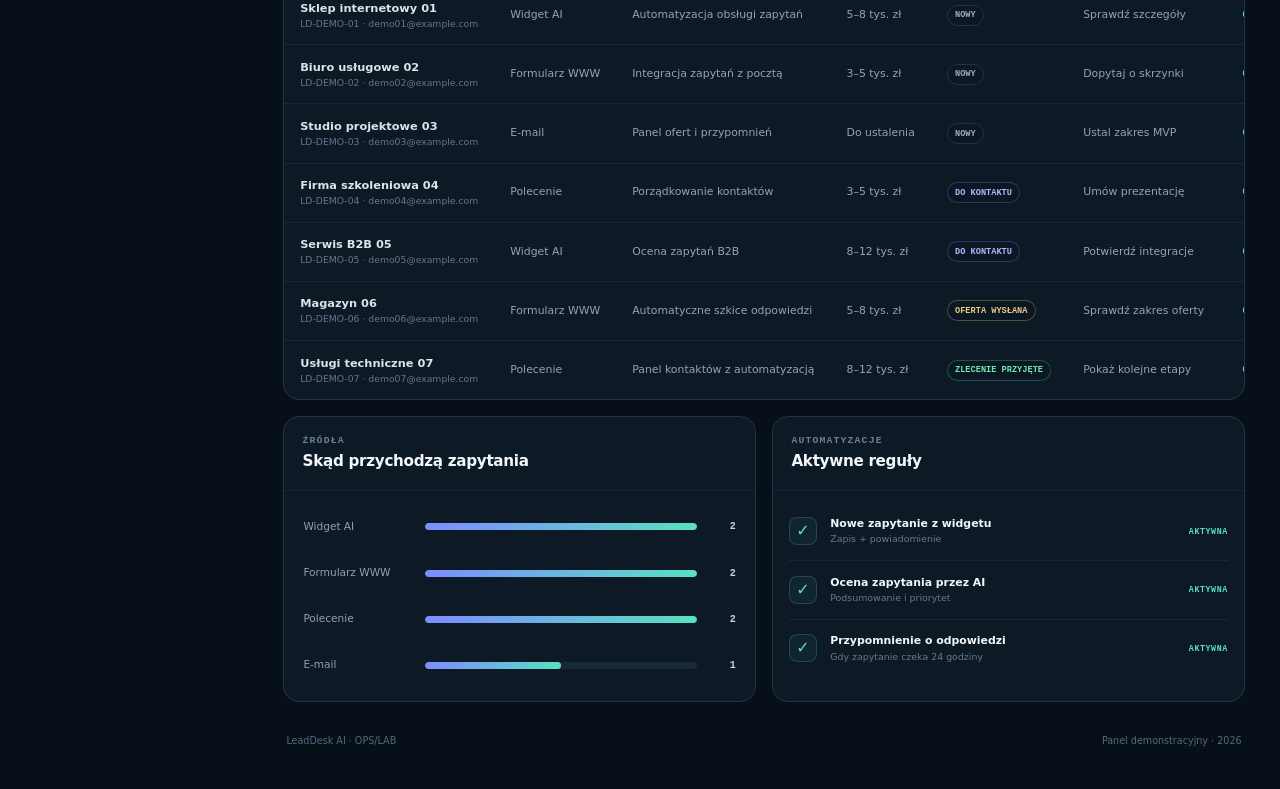
==== commit 67b24cf0: "Publish live AI assistant and clearer demo data" ====
--- a/docs/leaddesk/index.html
+++ b/docs/leaddesk/index.html
@@ -5,12 +5,13 @@
   <meta charset="utf-8">
   <meta name="viewport" content="width=device-width, initial-scale=1">
   <meta name="theme-color" content="#071018">
-  <meta name="description" content="LeadDesk AI — panel do obsługi zapytań, kwalifikacji leadów i przygotowywania ofert.">
-  <title>LeadDesk AI — centrum sprzedaży</title>
-  <link rel="stylesheet" href="styles.min.css?v=20260912-3">
+  <meta name="description" content="LeadDesk AI — panel do obsługi zapytań, oceny priorytetu i przygotowywania odpowiedzi.">
+  <title>LeadDesk AI — obsługa zapytań</title>
+  <link rel="icon" type="image/svg+xml" href="data:image/svg+xml,%3Csvg xmlns='http://www.w3.org/2000/svg' viewBox='0 0 64 64'%3E%3Crect width='64' height='64' rx='14' fill='%2308121c'/%3E%3Cpath d='M18 18h28v28H18z' fill='none' stroke='%2358e0c2' stroke-width='4'/%3E%3Cpath d='M25 26v12h8m0-12v12h7' fill='none' stroke='%2358e0c2' stroke-width='4'/%3E%3C/svg%3E">
+  <link rel="stylesheet" href="styles.min.css?v=20260912-5">
   <meta name="robots" content="index,follow">
   <meta property="og:title" content="LeadDesk AI — interaktywne demo">
-  <meta property="og:description" content="Zobacz drogę leada od formularza przez walidację i AI do panelu sprzedaży.">
+  <meta property="og:description" content="Zobacz drogę zapytania od formularza przez walidację i AI do panelu obsługi.">
 </head>
 <body>
   <a class="skip-link" href="#main">Przejdź do panelu</a>
@@ -19,13 +20,13 @@
   <div class="app-shell">
     <aside class="sidebar">
       <a class="product-logo" href="#dashboard" aria-label="LeadDesk AI">
-        <span class="logo-mark">LD</span><span><strong>LeadDesk</strong><small>AI sales workspace</small></span>
+        <span class="logo-mark">LD</span><span><strong>LeadDesk</strong><small>obsługa zapytań z AI</small></span>
       </a>
       <nav aria-label="Panel">
         <p>PRZESTRZEŃ ROBOCZA</p>
         <a class="is-active" href="#dashboard"><i>⌂</i><span>Dashboard</span></a>
-        <a href="#pipeline"><i>◎</i><span>Pipeline</span><b data-new-count>3</b></a>
-        <a href="#leads"><i>◇</i><span>Wszystkie leady</span></a>
+        <a href="#pipeline"><i>◎</i><span>Etapy zapytań</span><b data-new-count>3</b></a>
+        <a href="#leads"><i>◇</i><span>Wszystkie zapytania</span></a>
         <a href="#automation"><i>⌁</i><span>Automatyzacje</span></a>
         <a href="#reports"><i>▥</i><span>Raporty</span></a>
       </nav>
@@ -40,14 +41,27 @@
     <main id="main">
       <header class="topbar">
         <button class="menu-button" type="button" aria-label="Otwórz menu">☰</button>
-        <label class="global-search"><span>⌕</span><input type="search" placeholder="Szukaj leada, firmy lub tematu…" aria-label="Szukaj leadów"></label>
-        <div class="top-actions"><span class="system-status"><i></i> System działa</span><button class="icon-button notifications-button" type="button" aria-label="Pokaż ostatnie zdarzenia">♢<b>3</b></button><button class="avatar-button" type="button" aria-label="Konto administratora">OP</button></div>
+        <label class="global-search"><span>⌕</span><input type="search" placeholder="Szukaj zapytania lub tematu…" aria-label="Szukaj zapytań"></label>
+        <div class="top-actions">
+          <span class="system-status"><i></i> System działa</span>
+          <div class="top-popover-wrap">
+            <button class="icon-button notifications-button" type="button" aria-label="Pokaż ostatnie zdarzenia" aria-expanded="false">
+              <svg aria-hidden="true" viewBox="0 0 24 24"><path d="M18 8a6 6 0 0 0-12 0c0 7-3 7-3 9h18c0-2-3-2-3-9M10 21h4"/></svg><b>3</b>
+            </button>
+            <section class="top-popover notifications-popover" hidden><header><strong>Ostatnie zdarzenia</strong><small>DEMO</small></header><div data-notifications></div><a href="#activity">Zobacz pełną aktywność →</a></section>
+          </div>
+          <a class="icon-button demo-home-button" href="../" aria-label="Powrót do portfolio" title="Powrót do portfolio"><svg aria-hidden="true" viewBox="0 0 24 24"><path d="m4 11 8-7 8 7v9h-6v-6h-4v6H4z"/></svg></a>
+          <div class="top-popover-wrap account-wrap">
+            <button class="avatar-button" type="button" aria-label="Otwórz menu konta" aria-expanded="false">AD</button>
+            <section class="top-popover account-popover" hidden><header><strong>Administrator</strong><small>PANEL PRYWATNY</small></header><button class="logout-button" type="button">Wyloguj</button></section>
+          </div>
+        </div>
       </header>
 
       <div class="content">
         <section class="page-head" id="dashboard">
-          <div><p class="overline">CENTRUM SPRZEDAŻY</p><h1>Dzień dobry.<br><em>Co dziś domykamy?</em></h1><p>Wszystkie zapytania, następne kroki i szkice odpowiedzi w jednym miejscu.</p></div>
-          <div class="page-actions"><button class="secondary-button reset-demo" type="button">↻ Reset demo</button><button class="primary-button add-lead" type="button"><span>+</span> Dodaj lead</button></div>
+          <div><p class="overline">OBSŁUGA ZAPYTAŃ</p><h1>Dzień dobry.<br><em>Co wymaga uwagi?</em></h1><p>Wszystkie zapytania, następne kroki i szkice odpowiedzi w jednym miejscu.</p></div>
+          <div class="page-actions"><button class="secondary-button reset-demo" type="button">↻ Reset demo</button><button class="primary-button add-lead" type="button"><span>+</span> Dodaj zapytanie</button></div>
         </section>
 
         <section class="demo-flow panel" aria-labelledby="flow-title">
@@ -55,18 +69,18 @@
             <p class="overline">INTERAKTYWNA SYMULACJA</p>
             <h2 id="flow-title">Zobacz, co dzieje się po wysłaniu zapytania</h2>
             <p>Demo pokazuje kolejne warstwy systemu. Dane nie opuszczają tej karty i po odświeżeniu znikają.</p>
-            <button class="primary-button run-flow" type="button"><span>▶</span> Wyślij przykładowy lead</button>
+            <button class="primary-button run-flow" type="button"><span>▶</span> Wyślij przykładowe zapytanie</button>
           </div>
           <div class="flow-workbench">
             <ol class="flow-stages" aria-label="Przepływ danych">
               <li data-flow-step="form"><i>01</i><span><strong>Formularz / widget</strong><small>użytkownik wysyła zapytanie</small></span></li>
               <li data-flow-step="api"><i>02</i><span><strong>API na brzegu</strong><small>limit ruchu i kontrola origin</small></span></li>
               <li data-flow-step="validation"><i>03</i><span><strong>Walidacja</strong><small>format, długość i wymagane pola</small></span></li>
-              <li data-flow-step="database"><i>04</i><span><strong>Baza D1</strong><small>zapis leada i historii zdarzeń</small></span></li>
+              <li data-flow-step="database"><i>04</i><span><strong>Baza D1</strong><small>zapis zapytania i historii zdarzeń</small></span></li>
               <li data-flow-step="ai"><i>05</i><span><strong>Ocena zapytania AI</strong><small>podsumowanie i priorytet</small></span></li>
-              <li data-flow-step="dashboard"><i>06</i><span><strong>Panel sprzedaży</strong><small>lead trafia do pipeline</small></span></li>
+              <li data-flow-step="dashboard"><i>06</i><span><strong>Panel obsługi</strong><small>zapytanie trafia na właściwy etap</small></span></li>
             </ol>
-            <div class="flow-console"><div><span></span><span></span><span></span><strong>ZDARZENIA BACKENDU · SYMULACJA</strong></div><pre data-flow-log aria-live="polite">Gotowe. Kliknij „Wyślij przykładowy lead”.</pre></div>
+            <div class="flow-console"><div><span></span><span></span><span></span><strong>ZDARZENIA SYSTEMU · SYMULACJA</strong></div><pre data-flow-log aria-live="polite">Gotowe. Kliknij „Wyślij przykładowe zapytanie”.</pre></div>
           </div>
         </section>
 
@@ -79,20 +93,20 @@
 
         <section class="dashboard-grid">
           <div class="pipeline-panel panel" id="pipeline">
-            <div class="panel-head"><div><p class="overline">PIPELINE</p><h2>Leady według etapu</h2></div><div class="panel-tools"><button class="compact-button" type="button" data-filter="all">Wszystkie</button><button class="icon-button refresh-pipeline" type="button" aria-label="Odśwież pipeline">↻</button></div></div>
+            <div class="panel-head"><div><p class="overline">ETAPY OBSŁUGI</p><h2>Zapytania według etapu</h2></div><div class="panel-tools"><button class="compact-button" type="button" data-filter="all">Wszystkie</button><button class="icon-button refresh-pipeline" type="button" aria-label="Odśwież listę zapytań">↻</button></div></div>
             <div class="pipeline-board" data-pipeline></div>
           </div>
 
           <aside class="insights-column">
             <section class="ai-insight panel" id="automation">
-              <div class="ai-insight-head"><span class="ai-badge">AI</span><div><p class="overline">ASYSTENT SPRZEDAŻY</p><h2>Następny najlepszy krok</h2></div></div>
+              <div class="ai-insight-head"><span class="ai-badge">AI</span><div><p class="overline">ASYSTENT OBSŁUGI</p><h2>Co zrobić w następnej kolejności</h2></div></div>
               <div class="focus-score"><span>PRIORYTET</span><strong>82<small>/100</small></strong><div><i style="width:82%"></i></div></div>
-              <p data-ai-insight>Lead LD-0142 podał budżet i konkretny problem. Warto odpowiedzieć dzisiaj, prosząc o technologię obecnej strony.</p>
-              <button class="primary-button full open-priority" type="button">Otwórz priorytetowy lead <span>→</span></button>
+              <p data-ai-insight>AI wskazuje zapytanie wymagające uwagi i podpowiada bezpieczny następny krok.</p>
+              <button class="primary-button full open-priority" type="button">Otwórz najważniejsze zapytanie <span>→</span></button>
               <small class="privacy-note">AI przygotowuje szkice. Nic nie jest wysyłane automatycznie.</small>
             </section>
 
-            <section class="activity-panel panel">
+            <section class="activity-panel panel" id="activity">
               <div class="panel-head"><div><p class="overline">AKTYWNOŚĆ</p><h2>Ostatnie zdarzenia</h2></div><button class="icon-button refresh-activity" type="button" aria-label="Odśwież aktywność">↻</button></div>
               <ol class="activity-list" data-activity></ol>
             </section>
@@ -100,13 +114,13 @@
         </section>
 
         <section class="leads-panel panel" id="leads">
-          <div class="panel-head"><div><p class="overline">BAZA</p><h2>Wszystkie zapytania</h2></div><div class="panel-tools"><label class="table-filter"><span>⌕</span><input type="search" placeholder="Filtruj tabelę" aria-label="Filtruj tabelę leadów"></label><button class="compact-button export-demo" type="button">Eksport CSV</button></div></div>
-          <div class="table-wrap"><table><thead><tr><th>Lead</th><th>Źródło</th><th>Temat</th><th>Budżet</th><th>Status</th><th>Następny krok</th><th></th></tr></thead><tbody data-lead-table></tbody></table></div>
+          <div class="panel-head"><div><p class="overline"><span class="demo-only">DANE FUNKCJONALNE DEMO</span><span class="production-only">BAZA</span></p><h2><span class="demo-only">Przykładowe scenariusze</span><span class="production-only">Wszystkie zapytania</span></h2><small class="demo-dataset-note demo-only">Nie są to prawdziwi klienci ani wyniki sprzedaży.</small></div><div class="panel-tools"><label class="table-filter"><span>⌕</span><input type="search" placeholder="Filtruj tabelę" aria-label="Filtruj tabelę zapytań"></label><button class="compact-button export-demo" type="button">Eksport CSV</button></div></div>
+          <div class="table-wrap"><table><thead><tr><th>Zapytanie</th><th>Źródło</th><th>Temat</th><th>Budżet</th><th>Status</th><th>Następny krok</th><th></th></tr></thead><tbody data-lead-table></tbody></table></div>
         </section>
 
         <section class="reports-row" id="reports">
           <article class="panel source-card"><div class="panel-head"><div><p class="overline">ŹRÓDŁA</p><h2>Skąd przychodzą zapytania</h2></div></div><div class="source-chart" data-source-chart></div></article>
-          <article class="panel automation-card"><div class="panel-head"><div><p class="overline">AUTOMATYZACJE</p><h2>Aktywne reguły</h2></div></div><ul><li><i>✓</i><span><strong>Nowy lead z widgetu</strong><small>Zapis + powiadomienie</small></span><b>AKTYWNA</b></li><li><i>✓</i><span><strong>Ocena zapytania przez AI</strong><small>Podsumowanie i priorytet</small></span><b>AKTYWNA</b></li><li><i>✓</i><span><strong>Brak kontaktu 24 h</strong><small>Przypomnienie w panelu</small></span><b>AKTYWNA</b></li></ul></article>
+          <article class="panel automation-card"><div class="panel-head"><div><p class="overline">AUTOMATYZACJE</p><h2>Aktywne reguły</h2></div></div><ul><li><i>✓</i><span><strong>Nowe zapytanie z widgetu</strong><small>Zapis + powiadomienie</small></span><b>AKTYWNA</b></li><li><i>✓</i><span><strong>Ocena zapytania przez AI</strong><small>Podsumowanie i priorytet</small></span><b>AKTYWNA</b></li><li><i>✓</i><span><strong>Przypomnienie o odpowiedzi</strong><small>Gdy zapytanie czeka 24 godziny</small></span><b>AKTYWNA</b></li></ul></article>
         </section>
 
         <footer><span>LeadDesk AI · OPS/LAB</span><span>Panel demonstracyjny · 2026</span></footer>
@@ -116,7 +130,7 @@
 
   <div class="drawer-backdrop" data-close-drawer></div>
   <aside class="lead-drawer" aria-hidden="true" aria-labelledby="drawer-title">
-    <header><div><p class="overline">SZCZEGÓŁY LEADA</p><h2 id="drawer-title">—</h2></div><button class="icon-button close-drawer" type="button" aria-label="Zamknij">×</button></header>
+      <header><div><p class="overline">SZCZEGÓŁY ZAPYTANIA</p><h2 id="drawer-title">—</h2></div><button class="icon-button close-drawer" type="button" aria-label="Zamknij">×</button></header>
     <div class="drawer-body">
       <div class="lead-summary"><span class="lead-avatar">LD</span><div><strong data-drawer-company>—</strong><small data-drawer-contact>—</small></div><span class="status-pill" data-drawer-status>—</span></div>
       <section><p class="overline">POTRZEBA</p><h3 data-drawer-topic>—</h3><p data-drawer-message>—</p></section>
@@ -130,10 +144,10 @@
 
   <dialog class="lead-modal">
     <form method="dialog" class="modal-card" data-lead-form>
-      <header><div><p class="overline">NOWE ZAPYTANIE</p><h2>Dodaj lead demonstracyjny</h2></div><button class="icon-button close-lead-modal" type="button" aria-label="Zamknij">×</button></header>
-      <div class="form-grid"><label>Identyfikator<input name="name" value="Zapytanie demonstracyjne" required></label><label>E-mail<input name="email" type="email" value="kontakt@example.com" required></label><label class="wide">Temat<input name="topic" value="Automatyzacja procesu sprzedaży" required></label><label>Budżet<select name="budget"><option>3–5 tys. zł</option><option>5–8 tys. zł</option><option>Do ustalenia</option></select></label><label>Źródło<select name="source"><option>Widget AI</option><option>Formularz WWW</option><option>E-mail</option></select></label><label class="wide">Opis<textarea name="message" rows="4" required>Potrzebujemy uporządkować obsługę zapytań ze strony.</textarea></label></div>
+      <header><div><p class="overline">NOWE ZAPYTANIE</p><h2>Dodaj zapytanie demonstracyjne</h2></div><button class="icon-button close-lead-modal" type="button" aria-label="Zamknij">×</button></header>
+      <div class="form-grid"><label>Nazwa scenariusza<input name="name" value="Własny scenariusz demo" required></label><label>E-mail<input name="email" type="email" value="demo@example.com" required></label><label class="wide">Temat<input name="topic" value="Automatyzacja obsługi zapytań" required></label><label>Budżet<select name="budget"><option>3–5 tys. zł</option><option>5–8 tys. zł</option><option>Do ustalenia</option></select></label><label>Źródło<select name="source"><option>Widget AI</option><option>Formularz WWW</option><option>E-mail</option></select></label><label class="wide">Opis<textarea name="message" rows="4" required>Potrzebujemy uporządkować obsługę zapytań ze strony.</textarea></label></div>
       <p class="modal-note">W publicznym demo wpisy pozostają wyłącznie w pamięci bieżącej karty.</p>
-      <footer><button class="secondary-button close-lead-modal" type="button">Anuluj</button><button class="primary-button" type="submit">Dodaj do pipeline</button></footer>
+      <footer><button class="secondary-button close-lead-modal" type="button">Anuluj</button><button class="primary-button" type="submit">Dodaj zapytanie</button></footer>
     </form>
   </dialog>
 
@@ -146,6 +160,6 @@
   </section>
 
   <div class="toast" role="status" aria-live="polite"></div>
-  <script src="app.min.js?v=20260912-3"></script>
+  <script src="app.min.js?v=20260912-5"></script>
 </body>
 </html>
--- a/docs/leaddesk/styles.min.css
+++ b/docs/leaddesk/styles.min.css
@@ -1,2 +1,2 @@
 /* LeadDesk AI public demo interface. Copyright 2026 OPS/LAB. All rights reserved. */
-:root{--bg: #071018;--bg-2: #0a141f;--surface: #0d1925;--surface-2: #111f2d;--line: #223448;--line-soft: #172737;--text: #f3f7fb;--muted: #8fa1b4;--accent: #58e0c2;--accent-2: #7e8cff;--warning: #f1c36f;--danger: #ff8087;--radius: 16px;--sidebar: 248px;color-scheme:dark;font-family:Inter,ui-sans-serif,system-ui,-apple-system,BlinkMacSystemFont,Segoe UI,sans-serif;font-synthesis:none}*{box-sizing:border-box}[hidden]{display:none!important}html{scroll-behavior:smooth}body{margin:0;background:var(--bg);color:var(--text);line-height:1.5}button,input,textarea,select{font:inherit}button,a{-webkit-tap-highlight-color:transparent}button{color:inherit}a{color:inherit;text-decoration:none}.skip-link{position:fixed;z-index:9999;top:8px;left:8px;padding:.7rem 1rem;background:var(--accent);color:#04110d;transform:translateY(-150%)}.skip-link:focus{transform:translateY(0)}.demo-banner{min-height:34px;padding:.45rem 1rem;display:none;align-items:center;justify-content:center;gap:.8rem;position:sticky;top:0;z-index:60;border-bottom:1px solid rgba(241,195,111,.24);background:#1a1812;color:#cbbd9b;font-size:.72rem}.demo-banner strong{color:var(--warning);font:800 .64rem ui-monospace,SFMono-Regular,Menlo,monospace;letter-spacing:.1em}html[data-mode=demo] .demo-banner{display:flex}.app-shell{min-height:100vh;display:grid;grid-template-columns:var(--sidebar) minmax(0,1fr)}.sidebar{position:sticky;top:0;z-index:50;height:100vh;padding:1.35rem 1rem;display:flex;flex-direction:column;border-right:1px solid var(--line);background:#08121c}html[data-mode=demo] .sidebar{top:34px;height:calc(100vh - 34px)}.product-logo{padding:.3rem .45rem 1.7rem;display:flex;align-items:center;gap:.75rem}.product-logo>span:last-child{min-width:0}.product-logo strong,.product-logo small{display:block}.product-logo strong{font-size:1rem;letter-spacing:-.025em}.product-logo small{margin-top:.1rem;color:#718398;font-size:.65rem}.logo-mark{width:40px;height:40px;flex:0 0 auto;display:grid;place-items:center;border:1px solid rgba(88,224,194,.38);border-radius:12px;background:#58e0c217;color:var(--accent);font:800 .68rem ui-monospace,SFMono-Regular,Menlo,monospace;box-shadow:inset 0 0 0 5px #58e0c206}.sidebar nav>p{margin:.9rem .7rem .65rem;color:#52657a;font:800 .58rem ui-monospace,SFMono-Regular,Menlo,monospace;letter-spacing:.13em}.sidebar nav a{min-height:45px;margin-bottom:.25rem;padding:0 .7rem;display:flex;align-items:center;gap:.8rem;border:1px solid transparent;border-radius:11px;color:#8fa1b4;font-size:.8rem;transition:.15s ease}.sidebar nav a i{width:22px;color:#6f8195;font: 1rem ui-monospace,SFMono-Regular,Menlo,monospace;text-align:center}.sidebar nav a b{min-width:21px;margin-left:auto;padding:.1rem .35rem;border-radius:20px;background:#58e0c21f;color:var(--accent);font:800 .61rem ui-monospace,SFMono-Regular,Menlo,monospace;text-align:center}.sidebar nav a:hover,.sidebar nav a.is-active{border-color:#58e0c226;background:#58e0c212;color:var(--text)}.sidebar nav a.is-active i{color:var(--accent)}.workspace-card{margin-top:auto;padding:.9rem;border:1px solid var(--line-soft);border-radius:12px;background:#0b1722}.workspace-card span,.workspace-card strong,.workspace-card small{display:block}.workspace-card span{color:#566a80;font:800 .55rem ui-monospace,SFMono-Regular,Menlo,monospace;letter-spacing:.1em}.workspace-card strong{margin-top:.4rem;font-size:.78rem}.workspace-card small{color:var(--muted);font-size:.66rem}.back-link{margin:.9rem .5rem 0;color:#6f8195;font-size:.7rem}.back-link:hover{color:var(--accent)}main{min-width:0}.topbar{height:68px;padding:0 clamp(1rem,3vw,2rem);display:flex;align-items:center;gap:1rem;position:sticky;top:0;z-index:40;border-bottom:1px solid var(--line);background:#071018e8;backdrop-filter:blur(14px)}html[data-mode=demo] .topbar{top:34px}.menu-button{display:none;border:0;background:transparent;cursor:pointer}.global-search{width:min(520px,48vw);min-height:39px;display:flex;align-items:center;gap:.65rem;padding:0 .85rem;border:1px solid var(--line-soft);border-radius:11px;background:#09141e;color:#64768b}.global-search input,.table-filter input{width:100%;border:0;outline:0;background:transparent;color:var(--text);font-size:.76rem}.global-search input::placeholder,.table-filter input::placeholder{color:#617286}.top-actions{margin-left:auto;display:flex;align-items:center;gap:.7rem}.system-status{display:flex;align-items:center;gap:.45rem;color:#7e90a3;font-size:.69rem}.system-status i{width:7px;height:7px;border-radius:50%;background:#45d99e;box-shadow:0 0 13px #45d99ea6}.icon-button,.avatar-button{position:relative;border:1px solid var(--line);background:#0b1722;cursor:pointer}.icon-button{width:36px;height:36px;display:grid;place-items:center;border-radius:10px;color:#91a3b6}.icon-button:hover{border-color:#3a526a;color:var(--text)}.icon-button b{position:absolute;top:-4px;right:-4px;min-width:15px;height:15px;display:grid;place-items:center;border:2px solid var(--bg);border-radius:50%;background:var(--accent-2);color:#fff;font-size:.5rem}.avatar-button{width:36px;height:36px;border-radius:50%;color:var(--accent);font:800 .66rem ui-monospace,SFMono-Regular,Menlo,monospace}.content{max-width:1600px;margin:0 auto;padding:clamp(1.2rem,3vw,2.2rem)}.page-head{min-height:190px;display:flex;align-items:flex-end;justify-content:space-between;gap:2rem}.overline{margin:0 0 .45rem;color:var(--accent);font:800 .61rem ui-monospace,SFMono-Regular,Menlo,monospace;letter-spacing:.12em}.page-head h1{margin:0;font-size:clamp(2.2rem,4.2vw,4rem);line-height:.96;letter-spacing:-.055em}.page-head h1 em{color:#91a3b8;font-style:normal;font-weight:450}.page-head>div>p:last-child{margin:.8rem 0 0;color:var(--muted);font-size:.84rem}.page-actions{display:flex;gap:.65rem;padding-bottom:.2rem}.primary-button,.secondary-button,.compact-button{min-height:40px;padding:0 1rem;display:inline-flex;align-items:center;justify-content:center;gap:.65rem;border-radius:10px;font-size:.72rem;font-weight:800;cursor:pointer}.primary-button{border:1px solid var(--accent);background:var(--accent);color:#04110e}.primary-button:hover{background:#70ebd0}.primary-button span{font:900 .9rem ui-monospace,SFMono-Regular,Menlo,monospace}.secondary-button,.compact-button{border:1px solid var(--line);background:#0b1722;color:#c0cbd7}.secondary-button:hover,.compact-button:hover{border-color:#40566e;color:#fff}.compact-button{min-height:34px;padding:0 .75rem;font-size:.66rem}.full{width:100%}.metrics{margin:2rem 0 1rem;display:grid;grid-template-columns:repeat(4,1fr);gap:1px;border:1px solid var(--line);background:var(--line);border-radius:var(--radius);overflow:hidden}.metrics article{min-height:126px;padding:1.1rem 1.2rem;position:relative;background:var(--surface)}.metrics article>div span,.metrics article>div small{display:block}.metrics article>div span{color:#788ba0;font:800 .58rem ui-monospace,SFMono-Regular,Menlo,monospace;letter-spacing:.1em}.metrics article>div small{margin-top:.25rem;color:#52657a;font-size:.62rem}.metrics strong{position:absolute;left:1.2rem;bottom:1rem;font-size:1.65rem;letter-spacing:-.045em}.metric-icon{position:absolute;right:1rem;bottom:1rem;width:30px;height:30px;display:grid;place-items:center;border:1px solid rgba(88,224,194,.19);border-radius:9px;background:#58e0c20d;color:var(--accent);font-style:normal;font-size:.75rem}.metric-value{background:linear-gradient(135deg,rgba(126,140,255,.12),var(--surface))!important}.metric-value .metric-icon{border-color:#7e8cff40;background:#7e8cff14;color:#aab3ff}.panel{border:1px solid var(--line);border-radius:var(--radius);background:var(--surface);overflow:hidden}.demo-flow{margin:2rem 0 1rem;display:grid;grid-template-columns:minmax(250px,.72fr) minmax(520px,1.6fr)}[data-mode=production] .demo-flow,[data-mode=production] .reset-demo{display:none}.flow-intro{padding:1.5rem;border-right:1px solid var(--line);background:linear-gradient(145deg,rgba(88,224,194,.06),transparent 65%)}.flow-intro h2{max-width:430px;margin:.45rem 0 .7rem;font-size:clamp(1.35rem,2vw,2rem);letter-spacing:-.045em}.flow-intro>p:not(.overline){max-width:470px;margin:0 0 1.2rem;color:var(--muted);font-size:.73rem;line-height:1.7}.flow-workbench{min-width:0;padding:1rem;display:grid;grid-template-rows:auto 1fr;gap:.8rem;background:#08121b}.flow-stages{margin:0;padding:0;display:grid;grid-template-columns:repeat(6,minmax(102px,1fr));gap:.4rem;list-style:none;overflow-x:auto}.flow-stages li{min-width:102px;padding:.65rem;position:relative;display:grid;grid-template-columns:25px 1fr;gap:.42rem;border:1px solid var(--line-soft);border-radius:9px;background:#0c1722;opacity:.55;transition:opacity .2s ease,border-color .2s ease,transform .2s ease,background .2s ease}.flow-stages li:not(:last-child):after{content:"\203a";position:absolute;z-index:2;top:50%;right:-.42rem;color:#3d5368;transform:translateY(-50%)}.flow-stages li.is-active{border-color:var(--accent);background:#58e0c214;opacity:1;transform:translateY(-2px)}.flow-stages li.is-done{border-color:#58e0c247;opacity:.85}.flow-stages i{width:25px;height:25px;display:grid;place-items:center;border-radius:6px;background:#101f2c;color:var(--accent);font:800 .52rem ui-monospace,SFMono-Regular,Menlo,monospace;font-style:normal}.flow-stages strong,.flow-stages small{display:block}.flow-stages strong{color:#dce6ee;font-size:.57rem;line-height:1.3}.flow-stages small{margin-top:.2rem;color:#6e8295;font-size:.48rem;line-height:1.35}.flow-console{min-height:132px;overflow:hidden;border:1px solid var(--line-soft);border-radius:9px;background:#050c12}.flow-console>div{height:32px;padding:0 .75rem;display:flex;align-items:center;gap:.3rem;border-bottom:1px solid var(--line-soft)}.flow-console>div span{width:6px;height:6px;border-radius:50%;background:#31475a}.flow-console>div span:first-child{background:#f08488}.flow-console>div span:nth-child(2){background:#ecc46d}.flow-console>div span:nth-child(3){background:#58e0c2}.flow-console>div strong{margin-left:.4rem;color:#657b90;font:800 .5rem ui-monospace,SFMono-Regular,Menlo,monospace;letter-spacing:.08em}.flow-console pre{margin:0;padding:.7rem .85rem;color:#9eb0c1;font:.58rem/1.65 ui-monospace,SFMono-Regular,Menlo,monospace;white-space:pre-wrap}.panel-head{min-height:74px;padding:1rem 1.15rem;display:flex;align-items:center;justify-content:space-between;gap:1rem;border-bottom:1px solid var(--line-soft)}.panel-head .overline{margin-bottom:.25rem;color:#6c8196}.panel h2{margin:0;font-size:.95rem;letter-spacing:-.02em}.panel-tools{display:flex;align-items:center;gap:.55rem}.dashboard-grid{display:grid;grid-template-columns:minmax(0,1.9fr) minmax(310px,.72fr);gap:1rem;align-items:start}.pipeline-board{min-height:520px;padding:.9rem;display:grid;grid-template-columns:repeat(4,minmax(185px,1fr));gap:.65rem;overflow-x:auto}.pipeline-column{min-width:185px;padding:.7rem;border:1px solid var(--line-soft);border-radius:12px;background:#09141e}.column-head{margin-bottom:.7rem;display:flex;align-items:center;justify-content:space-between}.column-head span{display:flex;align-items:center;gap:.5rem;color:#98a8b9;font-size:.68rem;font-weight:800}.column-head span i{width:7px;height:7px;border-radius:50%;background:#6d8298}.pipeline-column[data-status=qualified] .column-head span i{background:var(--accent-2)}.pipeline-column[data-status=offer] .column-head span i{background:var(--warning)}.pipeline-column[data-status=won] .column-head span i{background:#48dda0}.column-head b{min-width:20px;height:20px;display:grid;place-items:center;border-radius:6px;background:#122130;color:#7f91a5;font:700 .6rem ui-monospace,SFMono-Regular,Menlo,monospace}.column-cards{display:grid;gap:.55rem}.lead-card{padding:.8rem;border:1px solid var(--line-soft);border-radius:10px;background:var(--surface-2);cursor:pointer;transition:transform .15s ease,border-color .15s ease}.lead-card:hover{transform:translateY(-2px);border-color:#3b526b}.lead-card-top{display:flex;justify-content:space-between;gap:.5rem;color:#60758b;font:700 .55rem ui-monospace,SFMono-Regular,Menlo,monospace}.lead-card-top b{color:var(--accent);font-weight:800}.lead-card h3{margin:.8rem 0 .35rem;font-size:.78rem;line-height:1.35}.lead-card p{margin:0;color:#8193a7;font-size:.65rem;line-height:1.45}.lead-card footer{margin-top:.75rem;display:flex;align-items:center;justify-content:space-between;color:#60748a;font-size:.57rem}.lead-card footer strong{color:#b9c5d2;font-size:.61rem}.empty-column{padding:1.1rem .6rem;border:1px dashed #203246;border-radius:10px;color:#52677d;font-size:.64rem;text-align:center}.insights-column{display:grid;gap:1rem}.ai-insight{padding:1.2rem;background:radial-gradient(circle at 100% 0,rgba(126,140,255,.14),transparent 48%),var(--surface)}.ai-insight-head{display:flex;align-items:center;gap:.8rem}.ai-insight-head .overline{margin-bottom:.25rem;color:#92a2b6}.ai-badge{width:39px;height:39px;display:grid;place-items:center;border:1px solid rgba(126,140,255,.4);border-radius:12px;background:#7e8cff1a;color:#aab3ff;font:900 .66rem ui-monospace,SFMono-Regular,Menlo,monospace}.focus-score{margin:1.3rem 0 1rem;display:grid;grid-template-columns:1fr auto;align-items:end}.focus-score>span{color:#667b91;font:800 .57rem ui-monospace,SFMono-Regular,Menlo,monospace;letter-spacing:.1em}.focus-score strong{color:var(--accent);font-size:1.55rem}.focus-score strong small{color:#60758b;font-size:.65rem}.focus-score>div{grid-column:1 / -1;height:4px;margin-top:.45rem;overflow:hidden;border-radius:4px;background:#192a3a}.focus-score>div i{height:100%;display:block;background:linear-gradient(90deg,var(--accent-2),var(--accent))}.ai-insight>p{min-height:82px;color:#a5b3c2;font-size:.72rem;line-height:1.6}.privacy-note{margin-top:.7rem;display:block;color:#5e7288;font-size:.56rem;text-align:center}.activity-list{margin:0;padding:.7rem 1rem 1rem;list-style:none}.activity-list li{padding:.75rem 0;display:grid;grid-template-columns:29px 1fr;gap:.7rem;border-bottom:1px solid var(--line-soft)}.activity-list li:last-child{border-bottom:0}.activity-list i{width:28px;height:28px;display:grid;place-items:center;border-radius:8px;background:#58e0c212;color:var(--accent);font-style:normal;font-size:.65rem}.activity-list strong,.activity-list span{display:block}.activity-list strong{font-size:.67rem}.activity-list span{color:#6f8297;font-size:.59rem}.leads-panel{margin-top:1rem}.table-filter{width:180px;min-height:34px;padding:0 .7rem;display:flex;align-items:center;gap:.5rem;border:1px solid var(--line);border-radius:9px;color:#64788e}.table-wrap{overflow-x:auto}table{width:100%;border-collapse:collapse;font-size:.68rem;white-space:nowrap}th{padding:.75rem 1rem;border-bottom:1px solid var(--line-soft);color:#5d7187;font:800 .55rem ui-monospace,SFMono-Regular,Menlo,monospace;letter-spacing:.08em;text-align:left}td{padding:.85rem 1rem;border-bottom:1px solid var(--line-soft);color:#93a4b6}tbody tr:last-child td{border-bottom:0}tbody tr:hover{background:#58e0c206}td strong,td small{display:block}td strong{color:#dbe3ec;font-size:.71rem}td small{color:#63778d;font-size:.58rem}.row-button{border:0;background:transparent;color:var(--accent);cursor:pointer}.status-pill{padding:.28rem .45rem;display:inline-flex;align-items:center;border:1px solid var(--line);border-radius:20px;background:#0b1722;color:#9cacbd;font:800 .54rem ui-monospace,SFMono-Regular,Menlo,monospace;text-transform:uppercase}.status-pill[data-status=qualified]{border-color:#7e8cff47;color:#adb6ff}.status-pill[data-status=offer]{border-color:#f1c36f4d;color:#ecc77f}.status-pill[data-status=won]{border-color:#45d99e4d;color:#70e7b1}.status-pill[data-status=lost]{border-color:#ff808740;color:#ee989d}.reports-row{margin-top:1rem;display:grid;grid-template-columns:1fr 1fr;gap:1rem}.source-chart{min-height:210px;padding:1.2rem;display:grid;gap:.8rem}.source-row{display:grid;grid-template-columns:110px 1fr 28px;gap:.7rem;align-items:center;color:#91a2b4;font-size:.66rem}.source-bar{height:7px;overflow:hidden;border-radius:7px;background:#172838}.source-bar i{height:100%;display:block;border-radius:inherit;background:linear-gradient(90deg,var(--accent-2),var(--accent))}.source-row b{color:#cbd4dd;font:800 .63rem ui-monospace,SFMono-Regular,Menlo,monospace;text-align:right}.automation-card ul{margin:0;padding:.7rem 1rem 1rem;list-style:none}.automation-card li{padding:.85rem 0;display:grid;grid-template-columns:30px 1fr auto;gap:.7rem;align-items:center;border-bottom:1px solid var(--line-soft)}.automation-card li:last-child{border-bottom:0}.automation-card li>i{width:28px;height:28px;display:grid;place-items:center;border:1px solid rgba(88,224,194,.2);border-radius:8px;background:#58e0c20f;color:var(--accent);font-style:normal}.automation-card li strong,.automation-card li small{display:block}.automation-card li strong{font-size:.68rem}.automation-card li small{color:#667a90;font-size:.59rem}.automation-card li b{color:var(--accent);font:800 .52rem ui-monospace,SFMono-Regular,Menlo,monospace;letter-spacing:.07em}.content>footer{padding:2rem .2rem .3rem;display:flex;justify-content:space-between;color:#53677d;font-size:.6rem}.drawer-backdrop{position:fixed;inset:0;z-index:79;visibility:hidden;background:#02060aad;opacity:0;transition:.2s ease}.drawer-backdrop.is-open{visibility:visible;opacity:1}.lead-drawer{width:min(500px,100%);height:100vh;position:fixed;z-index:80;top:0;right:0;display:grid;grid-template-rows:auto 1fr auto;border-left:1px solid var(--line);background:#09131e;box-shadow:-25px 0 80px #00000080;transform:translate(105%);transition:transform .25s ease}.lead-drawer.is-open{transform:translate(0)}.lead-drawer>header{min-height:78px;padding:1rem 1.3rem;display:flex;align-items:center;justify-content:space-between;border-bottom:1px solid var(--line)}.lead-drawer h2{margin:0;font-size:1rem}.drawer-body{padding:1.2rem;overflow-y:auto}.lead-summary{padding:1rem;display:flex;align-items:center;gap:.8rem;border:1px solid var(--line);border-radius:13px;background:var(--surface)}.lead-avatar{width:38px;height:38px;display:grid;place-items:center;border-radius:10px;background:#58e0c217;color:var(--accent);font:800 .62rem ui-monospace,SFMono-Regular,Menlo,monospace}.lead-summary>div{min-width:0;flex:1}.lead-summary strong,.lead-summary small{display:block;overflow:hidden;text-overflow:ellipsis;white-space:nowrap}.lead-summary strong{font-size:.76rem}.lead-summary small{color:#71859a;font-size:.6rem}.drawer-body>section{margin-top:1rem;padding:1rem;border:1px solid var(--line-soft);border-radius:12px}.drawer-body>section h3{margin:.45rem 0 .65rem;font-size:.9rem}.drawer-body>section>p:last-child{margin-bottom:0;color:#98a8b9;font-size:.7rem;line-height:1.65}.drawer-body dl{margin:1rem 0 0;display:grid;grid-template-columns:1fr 1fr;border:1px solid var(--line-soft);border-radius:12px;overflow:hidden}.drawer-body dl div{padding:.8rem;border-right:1px solid var(--line-soft);border-bottom:1px solid var(--line-soft)}.drawer-body dl div:nth-child(2n){border-right:0}.drawer-body dl div:nth-child(n+3){border-bottom:0}.drawer-body dt{color:#5e7389;font:800 .52rem ui-monospace,SFMono-Regular,Menlo,monospace;text-transform:uppercase}.drawer-body dd{margin:.35rem 0 0;color:#c4cfda;font-size:.68rem}.ai-summary{border-color:#7e8cff38!important;background:#7e8cff0b}.ai-summary .overline{color:#aab3ff}.draft-box{border-color:#58e0c240!important;background:#58e0c209}.draft-box>div{display:flex;align-items:center;justify-content:space-between}.draft-box .overline{margin:0}.draft-box strong{margin-top:.8rem;display:block;font-size:.75rem}.draft-box button{border:0;background:transparent;color:var(--accent);font-size:.6rem;cursor:pointer}.status-select{margin-top:1rem;padding:.85rem 1rem;display:flex;align-items:center;justify-content:space-between;gap:1rem;border:1px solid var(--line-soft);border-radius:12px;color:#74899f;font-size:.65rem}.status-select select{padding:.4rem .55rem;border:1px solid var(--line);border-radius:8px;background:#0c1925;color:var(--text);font-size:.65rem}.lead-drawer>footer{padding:1rem 1.2rem;display:grid;grid-template-columns:1fr 1fr;gap:.7rem;border-top:1px solid var(--line)}dialog{width:min(680px,calc(100% - 2rem));padding:0;border:1px solid var(--line);border-radius:16px;background:#0a151f;color:var(--text);box-shadow:0 40px 120px #000000b8}dialog::backdrop{background:#02060acc;backdrop-filter:blur(5px)}.modal-card>header{padding:1.2rem;display:flex;justify-content:space-between;border-bottom:1px solid var(--line)}.modal-card h2{margin:0;font-size:1.1rem}.form-grid{padding:1.2rem;display:grid;grid-template-columns:1fr 1fr;gap:.9rem}.form-grid label{color:#8b9db0;font-size:.65rem}.form-grid label.wide{grid-column:1 / -1}.form-grid input,.form-grid textarea,.form-grid select,.auth-card input{width:100%;margin-top:.35rem;padding:.7rem .75rem;border:1px solid var(--line);border-radius:9px;outline:0;background:#08131d;color:var(--text);font-size:.72rem}.form-grid input:focus,.form-grid textarea:focus,.form-grid select:focus,.auth-card input:focus{border-color:var(--accent)}.modal-note{margin:0 1.2rem;padding:.7rem .8rem;border:1px dashed #2c4156;color:#75899e;font-size:.6rem}.modal-card>footer{padding:1rem 1.2rem;display:flex;justify-content:flex-end;gap:.6rem}.offer-modal{width:min(820px,calc(100% - 2rem))}.offer-sheet{background:#f5f6f8;color:#18202b}.offer-sheet>header{padding:1.5rem 1.7rem;display:flex;align-items:center;justify-content:space-between;border-bottom:1px solid #d8dde4}.offer-sheet>header div span,.offer-sheet>header div strong{display:block}.offer-sheet>header span{color:#087d68;font:900 .65rem ui-monospace,SFMono-Regular,Menlo,monospace}.offer-sheet>header strong{margin-top:.2rem;font-size:.72rem;letter-spacing:.08em}.offer-sheet .icon-button{border-color:#cbd2dc;background:transparent;color:#465261}.offer-id{margin:2rem 1.7rem .5rem;color:#687483;font:700 .62rem ui-monospace,SFMono-Regular,Menlo,monospace}.offer-sheet h2{margin:0 1.7rem;font-size:2rem;letter-spacing:-.045em}.offer-sheet>p:not(.offer-id){margin:.8rem 1.7rem;color:#596676;font-size:.82rem}.offer-grid{margin:1.7rem;display:grid;grid-template-columns:1fr 1fr;border:1px solid #d5dbe3}.offer-grid section{min-height:190px;padding:1.2rem}.offer-grid section+section{border-left:1px solid #d5dbe3}.offer-grid span{color:#087d68;font:800 .6rem ui-monospace,SFMono-Regular,Menlo,monospace;letter-spacing:.08em}.offer-grid ul{padding-left:1.2rem;color:#445160;font-size:.75rem;line-height:1.9}.offer-grid p{color:#566372;font-size:.76rem}.offer-sheet>footer{padding:1rem 1.7rem 1.6rem;display:flex;align-items:center;justify-content:space-between;gap:1rem}.offer-sheet>footer p{color:#788391;font-size:.6rem}.auth-screen{position:fixed;inset:0;z-index:200;display:grid;place-items:center;padding:1rem;background:radial-gradient(circle at 50% 30%,rgba(88,224,194,.09),transparent 35%),var(--bg)}.auth-card{width:min(410px,100%);padding:2rem;border:1px solid var(--line);border-radius:18px;background:var(--surface);box-shadow:0 35px 100px #00000080}.auth-card h1{margin:1rem 0 .6rem;font-size:1.7rem;letter-spacing:-.04em}.auth-card>p:not(.overline){color:var(--muted);font-size:.72rem}.auth-card label{margin:1.4rem 0 .8rem;display:block;color:#92a4b7;font-size:.65rem}.auth-error{min-height:1.2rem;margin-top:.7rem;display:block;color:var(--danger);font-size:.65rem}.toast{max-width:min(420px,calc(100% - 2rem));padding:.75rem 1rem;position:fixed;z-index:300;right:1rem;bottom:1rem;visibility:hidden;border:1px solid rgba(88,224,194,.3);border-radius:11px;background:#0e1c28;color:#cfdae4;box-shadow:0 15px 50px #0006;opacity:0;transform:translateY(10px);transition:.2s ease;font-size:.7rem}.toast.is-visible{visibility:visible;opacity:1;transform:translateY(0)}@media(max-width:1180px){:root{--sidebar: 210px}.demo-flow{grid-template-columns:1fr}.flow-intro{border-right:0;border-bottom:1px solid var(--line)}.dashboard-grid{grid-template-columns:1fr}.insights-column{grid-template-columns:1fr 1fr}.pipeline-board{min-height:450px}}@media(max-width:850px){.app-shell{grid-template-columns:1fr}.sidebar{width:min(280px,84vw);position:fixed;top:0!important;left:0;z-index:100;transform:translate(-105%);transition:transform .2s ease}.sidebar.is-open{transform:translate(0)}.menu-button{display:block}.metrics{grid-template-columns:repeat(2,1fr)}.reports-row,.insights-column{grid-template-columns:1fr}.page-head{align-items:flex-start;flex-direction:column}.global-search{width:min(420px,55vw)}}@media(max-width:560px){.demo-banner{align-items:flex-start;flex-direction:column;gap:.1rem;position:static}.topbar{top:0!important;padding-inline:.8rem}.global-search{flex:1;width:auto}.system-status,.top-actions .icon-button{display:none}.content{padding:1rem}.flow-intro{padding:1.1rem}.flow-workbench{padding:.75rem}.flow-stages{grid-template-columns:repeat(6,130px)}.page-head{min-height:230px}.page-head h1{font-size:2.65rem}.page-actions{width:100%}.page-actions button{flex:1}.metrics{grid-template-columns:1fr}.metrics article{min-height:105px}.pipeline-board{grid-template-columns:repeat(4,220px)}.panel-head{align-items:flex-start;flex-direction:column}.panel-tools{width:100%}.table-filter{flex:1}.drawer-body dl,.form-grid,.offer-grid{grid-template-columns:1fr}.drawer-body dl div{border-right:0;border-bottom:1px solid var(--line-soft)!important}.drawer-body dl div:last-child{border-bottom:0!important}.form-grid label.wide{grid-column:1}.offer-grid section+section{border-left:0;border-top:1px solid #d5dbe3}.offer-sheet>footer,.content>footer{align-items:flex-start;flex-direction:column}}@media print{body>*{display:none!important}.offer-modal[open]{width:100%;max-width:none;display:block!important;position:static;border:0}.offer-modal::backdrop,.offer-sheet .close-offer,.print-offer{display:none!important}}@media(prefers-reduced-motion:reduce){html{scroll-behavior:auto}*,*:before,*:after{transition-duration:.01ms!important}}
+:root{--bg: #071018;--bg-2: #0a141f;--surface: #0d1925;--surface-2: #111f2d;--line: #223448;--line-soft: #172737;--text: #f3f7fb;--muted: #8fa1b4;--accent: #58e0c2;--accent-2: #7e8cff;--warning: #f1c36f;--danger: #ff8087;--radius: 16px;--sidebar: 248px;color-scheme:dark;font-family:Inter,ui-sans-serif,system-ui,-apple-system,BlinkMacSystemFont,Segoe UI,sans-serif;font-synthesis:none}*{box-sizing:border-box}[hidden]{display:none!important}html{scroll-behavior:smooth}body{margin:0;background:var(--bg);color:var(--text);line-height:1.5}button,input,textarea,select{font:inherit}button,a{-webkit-tap-highlight-color:transparent}button{color:inherit}a{color:inherit;text-decoration:none}.skip-link{position:fixed;z-index:9999;top:8px;left:8px;padding:.7rem 1rem;background:var(--accent);color:#04110d;transform:translateY(-150%)}.skip-link:focus{transform:translateY(0)}.demo-banner{min-height:34px;padding:.45rem 1rem;display:none;align-items:center;justify-content:center;gap:.8rem;position:sticky;top:0;z-index:60;border-bottom:1px solid rgba(241,195,111,.24);background:#1a1812;color:#cbbd9b;font-size:.72rem}.demo-banner strong{color:var(--warning);font:800 .64rem ui-monospace,SFMono-Regular,Menlo,monospace;letter-spacing:.1em}html[data-mode=demo] .demo-banner{display:flex}html[data-mode=demo] .production-only,html[data-mode=production] .demo-only{display:none!important}.app-shell{min-height:100vh;display:grid;grid-template-columns:var(--sidebar) minmax(0,1fr)}.sidebar{position:sticky;top:0;z-index:50;height:100vh;padding:1.35rem 1rem;display:flex;flex-direction:column;border-right:1px solid var(--line);background:#08121c}html[data-mode=demo] .sidebar{top:34px;height:calc(100vh - 34px)}.product-logo{padding:.3rem .45rem 1.7rem;display:flex;align-items:center;gap:.75rem}.product-logo>span:last-child{min-width:0}.product-logo strong,.product-logo small{display:block}.product-logo strong{font-size:1rem;letter-spacing:-.025em}.product-logo small{margin-top:.1rem;color:#718398;font-size:.65rem}.logo-mark{width:40px;height:40px;flex:0 0 auto;display:grid;place-items:center;border:1px solid rgba(88,224,194,.38);border-radius:12px;background:#58e0c217;color:var(--accent);font:800 .68rem ui-monospace,SFMono-Regular,Menlo,monospace;box-shadow:inset 0 0 0 5px #58e0c206}.sidebar nav>p{margin:.9rem .7rem .65rem;color:#52657a;font:800 .58rem ui-monospace,SFMono-Regular,Menlo,monospace;letter-spacing:.13em}.sidebar nav a{min-height:45px;margin-bottom:.25rem;padding:0 .7rem;display:flex;align-items:center;gap:.8rem;border:1px solid transparent;border-radius:11px;color:#8fa1b4;font-size:.8rem;transition:.15s ease}.sidebar nav a i{width:22px;color:#6f8195;font: 1rem ui-monospace,SFMono-Regular,Menlo,monospace;text-align:center}.sidebar nav a b{min-width:21px;margin-left:auto;padding:.1rem .35rem;border-radius:20px;background:#58e0c21f;color:var(--accent);font:800 .61rem ui-monospace,SFMono-Regular,Menlo,monospace;text-align:center}.sidebar nav a:hover,.sidebar nav a.is-active{border-color:#58e0c226;background:#58e0c212;color:var(--text)}.sidebar nav a.is-active i{color:var(--accent)}.workspace-card{margin-top:auto;padding:.9rem;border:1px solid var(--line-soft);border-radius:12px;background:#0b1722}.workspace-card span,.workspace-card strong,.workspace-card small{display:block}.workspace-card span{color:#566a80;font:800 .55rem ui-monospace,SFMono-Regular,Menlo,monospace;letter-spacing:.1em}.workspace-card strong{margin-top:.4rem;font-size:.78rem}.workspace-card small{color:var(--muted);font-size:.66rem}.back-link{margin:.9rem .5rem 0;color:#6f8195;font-size:.7rem}.back-link:hover{color:var(--accent)}main{min-width:0}.topbar{height:68px;padding:0 clamp(1rem,3vw,2rem);display:flex;align-items:center;gap:1rem;position:sticky;top:0;z-index:40;border-bottom:1px solid var(--line);background:#071018e8;backdrop-filter:blur(14px)}html[data-mode=demo] .topbar{top:34px}.menu-button{display:none;border:0;background:transparent;cursor:pointer}.global-search{width:min(520px,48vw);min-height:39px;display:flex;align-items:center;gap:.65rem;padding:0 .85rem;border:1px solid var(--line-soft);border-radius:11px;background:#09141e;color:#64768b}.global-search input,.table-filter input{width:100%;border:0;outline:0;background:transparent;color:var(--text);font-size:.76rem}.global-search input::placeholder,.table-filter input::placeholder{color:#617286}.top-actions{margin-left:auto;display:flex;align-items:center;gap:.7rem}.system-status{display:flex;align-items:center;gap:.45rem;color:#7e90a3;font-size:.69rem}.system-status i{width:7px;height:7px;border-radius:50%;background:#45d99e;box-shadow:0 0 13px #45d99ea6}.icon-button,.avatar-button{position:relative;border:1px solid var(--line);background:#0b1722;cursor:pointer}.icon-button{width:36px;height:36px;display:grid;place-items:center;border-radius:10px;color:#91a3b6}.icon-button:hover{border-color:#3a526a;color:var(--text)}.icon-button b{position:absolute;top:-4px;right:-4px;min-width:15px;height:15px;display:grid;place-items:center;border:2px solid var(--bg);border-radius:50%;background:var(--accent-2);color:#fff;font-size:.5rem}.icon-button svg{width:17px;height:17px;fill:none;stroke:currentColor;stroke-width:1.7;stroke-linecap:round;stroke-linejoin:round}.avatar-button{width:36px;height:36px;border-radius:50%;color:var(--accent);font:800 .66rem ui-monospace,SFMono-Regular,Menlo,monospace}.top-popover-wrap{position:relative}.top-popover{width:290px;position:absolute;z-index:120;top:calc(100% + .65rem);right:0;overflow:hidden;border:1px solid var(--line);border-radius:12px;background:#0b1722;box-shadow:0 22px 60px #0000007a}.top-popover>header{padding:.75rem .85rem;display:flex;align-items:center;justify-content:space-between;border-bottom:1px solid var(--line-soft)}.top-popover>header strong{font-size:.7rem}.top-popover>header small{color:var(--accent);font:800 .52rem ui-monospace,SFMono-Regular,Menlo,monospace;letter-spacing:.08em}.top-popover>a{padding:.7rem .85rem;display:block;border-top:1px solid var(--line-soft);color:var(--accent);font-size:.61rem}.notification-item{padding:.7rem .85rem;display:grid;grid-template-columns:27px 1fr;gap:.6rem;border-bottom:1px solid var(--line-soft)}.notification-item:last-child{border-bottom:0}.notification-item i{width:27px;height:27px;display:grid;place-items:center;border-radius:7px;background:#58e0c214;color:var(--accent);font-style:normal;font-size:.55rem}.notification-item strong,.notification-item small{display:block}.notification-item strong{font-size:.63rem}.notification-item small{margin-top:.12rem;color:#667a8f;font-size:.54rem}.account-popover{width:210px}.logout-button{width:calc(100% - 1.4rem);min-height:36px;margin:.7rem;border:1px solid var(--line);border-radius:8px;background:#0e1c28;color:#c8d2dd;cursor:pointer;font-size:.65rem}.logout-button:hover{border-color:var(--danger);color:#ffb1b5}[data-mode=demo] .account-wrap,[data-mode=production] .demo-home-button{display:none}.content{max-width:1600px;margin:0 auto;padding:clamp(1.2rem,3vw,2.2rem)}.page-head{min-height:190px;display:flex;align-items:flex-end;justify-content:space-between;gap:2rem}.overline{margin:0 0 .45rem;color:var(--accent);font:800 .61rem ui-monospace,SFMono-Regular,Menlo,monospace;letter-spacing:.12em}.page-head h1{margin:0;font-size:clamp(2.2rem,4.2vw,4rem);line-height:.96;letter-spacing:-.055em}.page-head h1 em{color:#91a3b8;font-style:normal;font-weight:450}.page-head>div>p:last-child{margin:.8rem 0 0;color:var(--muted);font-size:.84rem}.page-actions{display:flex;gap:.65rem;padding-bottom:.2rem}.primary-button,.secondary-button,.compact-button{min-height:40px;padding:0 1rem;display:inline-flex;align-items:center;justify-content:center;gap:.65rem;border-radius:10px;font-size:.72rem;font-weight:800;cursor:pointer}.primary-button{border:1px solid var(--accent);background:var(--accent);color:#04110e}.primary-button:hover{background:#70ebd0}.primary-button span{font:900 .9rem ui-monospace,SFMono-Regular,Menlo,monospace}.secondary-button,.compact-button{border:1px solid var(--line);background:#0b1722;color:#c0cbd7}.secondary-button:hover,.compact-button:hover{border-color:#40566e;color:#fff}.compact-button{min-height:34px;padding:0 .75rem;font-size:.66rem}.full{width:100%}.metrics{margin:2rem 0 1rem;display:grid;grid-template-columns:repeat(4,1fr);gap:1px;border:1px solid var(--line);background:var(--line);border-radius:var(--radius);overflow:hidden}.metrics article{min-height:126px;padding:1.1rem 1.2rem;position:relative;background:var(--surface)}.metrics article>div span,.metrics article>div small{display:block}.metrics article>div span{color:#788ba0;font:800 .58rem ui-monospace,SFMono-Regular,Menlo,monospace;letter-spacing:.1em}.metrics article>div small{margin-top:.25rem;color:#52657a;font-size:.62rem}.metrics strong{position:absolute;left:1.2rem;bottom:1rem;font-size:1.65rem;letter-spacing:-.045em}.metric-icon{position:absolute;right:1rem;bottom:1rem;width:30px;height:30px;display:grid;place-items:center;border:1px solid rgba(88,224,194,.19);border-radius:9px;background:#58e0c20d;color:var(--accent);font-style:normal;font-size:.75rem}.metric-value{background:linear-gradient(135deg,rgba(126,140,255,.12),var(--surface))!important}.metric-value .metric-icon{border-color:#7e8cff40;background:#7e8cff14;color:#aab3ff}.panel{border:1px solid var(--line);border-radius:var(--radius);background:var(--surface);overflow:hidden}.demo-flow{margin:2rem 0 1rem;display:grid;grid-template-columns:minmax(250px,.72fr) minmax(520px,1.6fr)}[data-mode=production] .demo-flow,[data-mode=production] .reset-demo{display:none}.flow-intro{padding:1.5rem;border-right:1px solid var(--line);background:linear-gradient(145deg,rgba(88,224,194,.06),transparent 65%)}.flow-intro h2{max-width:430px;margin:.45rem 0 .7rem;font-size:clamp(1.35rem,2vw,2rem);letter-spacing:-.045em}.flow-intro>p:not(.overline){max-width:470px;margin:0 0 1.2rem;color:var(--muted);font-size:.73rem;line-height:1.7}.flow-workbench{min-width:0;padding:1rem;display:grid;grid-template-rows:auto 1fr;gap:.8rem;background:#08121b}.flow-stages{margin:0;padding:0;display:grid;grid-template-columns:repeat(6,minmax(102px,1fr));gap:.4rem;list-style:none;overflow-x:auto}.flow-stages li{min-width:102px;padding:.65rem;position:relative;display:grid;grid-template-columns:25px 1fr;gap:.42rem;border:1px solid var(--line-soft);border-radius:9px;background:#0c1722;opacity:.55;transition:opacity .2s ease,border-color .2s ease,transform .2s ease,background .2s ease}.flow-stages li:not(:last-child):after{content:"\203a";position:absolute;z-index:2;top:50%;right:-.42rem;color:#3d5368;transform:translateY(-50%)}.flow-stages li.is-active{border-color:var(--accent);background:#58e0c214;opacity:1;transform:translateY(-2px)}.flow-stages li.is-done{border-color:#58e0c247;opacity:.85}.flow-stages i{width:25px;height:25px;display:grid;place-items:center;border-radius:6px;background:#101f2c;color:var(--accent);font:800 .52rem ui-monospace,SFMono-Regular,Menlo,monospace;font-style:normal}.flow-stages strong,.flow-stages small{display:block}.flow-stages strong{color:#dce6ee;font-size:.57rem;line-height:1.3}.flow-stages small{margin-top:.2rem;color:#6e8295;font-size:.48rem;line-height:1.35}.flow-console{min-height:132px;overflow:hidden;border:1px solid var(--line-soft);border-radius:9px;background:#050c12}.flow-console>div{height:32px;padding:0 .75rem;display:flex;align-items:center;gap:.3rem;border-bottom:1px solid var(--line-soft)}.flow-console>div span{width:6px;height:6px;border-radius:50%;background:#31475a}.flow-console>div span:first-child{background:#f08488}.flow-console>div span:nth-child(2){background:#ecc46d}.flow-console>div span:nth-child(3){background:#58e0c2}.flow-console>div strong{margin-left:.4rem;color:#657b90;font:800 .5rem ui-monospace,SFMono-Regular,Menlo,monospace;letter-spacing:.08em}.flow-console pre{margin:0;padding:.7rem .85rem;color:#9eb0c1;font:.58rem/1.65 ui-monospace,SFMono-Regular,Menlo,monospace;white-space:pre-wrap}.panel-head{min-height:74px;padding:1rem 1.15rem;display:flex;align-items:center;justify-content:space-between;gap:1rem;border-bottom:1px solid var(--line-soft)}.panel-head .overline{margin-bottom:.25rem;color:#6c8196}.panel h2{margin:0;font-size:.95rem;letter-spacing:-.02em}.demo-dataset-note{margin-top:.2rem;display:block;color:#667b91;font-size:.56rem}.panel-tools{display:flex;align-items:center;gap:.55rem}.dashboard-grid{display:grid;grid-template-columns:minmax(0,1.9fr) minmax(310px,.72fr);gap:1rem;align-items:start}.pipeline-board{min-height:520px;padding:.9rem;display:grid;grid-template-columns:repeat(4,minmax(185px,1fr));gap:.65rem;overflow-x:auto}.pipeline-column{min-width:185px;padding:.7rem;border:1px solid var(--line-soft);border-radius:12px;background:#09141e}.column-head{margin-bottom:.7rem;display:flex;align-items:center;justify-content:space-between}.column-head span{display:flex;align-items:center;gap:.5rem;color:#98a8b9;font-size:.68rem;font-weight:800}.column-head span i{width:7px;height:7px;border-radius:50%;background:#6d8298}.pipeline-column[data-status=qualified] .column-head span i{background:var(--accent-2)}.pipeline-column[data-status=offer] .column-head span i{background:var(--warning)}.pipeline-column[data-status=won] .column-head span i{background:#48dda0}.column-head b{min-width:20px;height:20px;display:grid;place-items:center;border-radius:6px;background:#122130;color:#7f91a5;font:700 .6rem ui-monospace,SFMono-Regular,Menlo,monospace}.column-cards{display:grid;gap:.55rem}.lead-card{padding:.8rem;border:1px solid var(--line-soft);border-radius:10px;background:var(--surface-2);cursor:pointer;transition:transform .15s ease,border-color .15s ease}.lead-card:hover{transform:translateY(-2px);border-color:#3b526b}.lead-card-top{display:flex;justify-content:space-between;gap:.5rem;color:#60758b;font:700 .55rem ui-monospace,SFMono-Regular,Menlo,monospace}.lead-card-top b{color:var(--accent);font-weight:800}.lead-card h3{margin:.8rem 0 .35rem;font-size:.78rem;line-height:1.35}.lead-card p{margin:0;color:#8193a7;font-size:.65rem;line-height:1.45}.lead-card footer{margin-top:.75rem;display:flex;align-items:center;justify-content:space-between;color:#60748a;font-size:.57rem}.lead-card footer strong{color:#b9c5d2;font-size:.61rem}.empty-column{padding:1.1rem .6rem;border:1px dashed #203246;border-radius:10px;color:#52677d;font-size:.64rem;text-align:center}.insights-column{display:grid;gap:1rem}.ai-insight{padding:1.2rem;background:radial-gradient(circle at 100% 0,rgba(126,140,255,.14),transparent 48%),var(--surface)}.ai-insight-head{display:flex;align-items:center;gap:.8rem}.ai-insight-head .overline{margin-bottom:.25rem;color:#92a2b6}.ai-badge{width:39px;height:39px;display:grid;place-items:center;border:1px solid rgba(126,140,255,.4);border-radius:12px;background:#7e8cff1a;color:#aab3ff;font:900 .66rem ui-monospace,SFMono-Regular,Menlo,monospace}.focus-score{margin:1.3rem 0 1rem;display:grid;grid-template-columns:1fr auto;align-items:end}.focus-score>span{color:#667b91;font:800 .57rem ui-monospace,SFMono-Regular,Menlo,monospace;letter-spacing:.1em}.focus-score strong{color:var(--accent);font-size:1.55rem}.focus-score strong small{color:#60758b;font-size:.65rem}.focus-score>div{grid-column:1 / -1;height:4px;margin-top:.45rem;overflow:hidden;border-radius:4px;background:#192a3a}.focus-score>div i{height:100%;display:block;background:linear-gradient(90deg,var(--accent-2),var(--accent))}.ai-insight>p{min-height:82px;color:#a5b3c2;font-size:.72rem;line-height:1.6}.privacy-note{margin-top:.7rem;display:block;color:#5e7288;font-size:.56rem;text-align:center}.activity-list{margin:0;padding:.7rem 1rem 1rem;list-style:none}.activity-list li{padding:.75rem 0;display:grid;grid-template-columns:29px 1fr;gap:.7rem;border-bottom:1px solid var(--line-soft)}.activity-list li:last-child{border-bottom:0}.activity-list i{width:28px;height:28px;display:grid;place-items:center;border-radius:8px;background:#58e0c212;color:var(--accent);font-style:normal;font-size:.65rem}.activity-list strong,.activity-list span{display:block}.activity-list strong{font-size:.67rem}.activity-list span{color:#6f8297;font-size:.59rem}.leads-panel{margin-top:1rem}.table-filter{width:180px;min-height:34px;padding:0 .7rem;display:flex;align-items:center;gap:.5rem;border:1px solid var(--line);border-radius:9px;color:#64788e}.table-wrap{overflow-x:auto}table{width:100%;border-collapse:collapse;font-size:.68rem;white-space:nowrap}th{padding:.75rem 1rem;border-bottom:1px solid var(--line-soft);color:#5d7187;font:800 .55rem ui-monospace,SFMono-Regular,Menlo,monospace;letter-spacing:.08em;text-align:left}td{padding:.85rem 1rem;border-bottom:1px solid var(--line-soft);color:#93a4b6}tbody tr:last-child td{border-bottom:0}tbody tr:hover{background:#58e0c206}td strong,td small{display:block}td strong{color:#dbe3ec;font-size:.71rem}td small{color:#63778d;font-size:.58rem}.row-button{border:0;background:transparent;color:var(--accent);cursor:pointer}.status-pill{padding:.28rem .45rem;display:inline-flex;align-items:center;border:1px solid var(--line);border-radius:20px;background:#0b1722;color:#9cacbd;font:800 .54rem ui-monospace,SFMono-Regular,Menlo,monospace;text-transform:uppercase}.status-pill[data-status=qualified]{border-color:#7e8cff47;color:#adb6ff}.status-pill[data-status=offer]{border-color:#f1c36f4d;color:#ecc77f}.status-pill[data-status=won]{border-color:#45d99e4d;color:#70e7b1}.status-pill[data-status=lost]{border-color:#ff808740;color:#ee989d}.reports-row{margin-top:1rem;display:grid;grid-template-columns:1fr 1fr;gap:1rem}.source-chart{min-height:210px;padding:1.2rem;display:grid;gap:.8rem}.source-row{display:grid;grid-template-columns:110px 1fr 28px;gap:.7rem;align-items:center;color:#91a2b4;font-size:.66rem}.source-bar{height:7px;overflow:hidden;border-radius:7px;background:#172838}.source-bar i{height:100%;display:block;border-radius:inherit;background:linear-gradient(90deg,var(--accent-2),var(--accent))}.source-row b{color:#cbd4dd;font:800 .63rem ui-monospace,SFMono-Regular,Menlo,monospace;text-align:right}.automation-card ul{margin:0;padding:.7rem 1rem 1rem;list-style:none}.automation-card li{padding:.85rem 0;display:grid;grid-template-columns:30px 1fr auto;gap:.7rem;align-items:center;border-bottom:1px solid var(--line-soft)}.automation-card li:last-child{border-bottom:0}.automation-card li>i{width:28px;height:28px;display:grid;place-items:center;border:1px solid rgba(88,224,194,.2);border-radius:8px;background:#58e0c20f;color:var(--accent);font-style:normal}.automation-card li strong,.automation-card li small{display:block}.automation-card li strong{font-size:.68rem}.automation-card li small{color:#667a90;font-size:.59rem}.automation-card li b{color:var(--accent);font:800 .52rem ui-monospace,SFMono-Regular,Menlo,monospace;letter-spacing:.07em}.content>footer{padding:2rem .2rem .3rem;display:flex;justify-content:space-between;color:#53677d;font-size:.6rem}.drawer-backdrop{position:fixed;inset:0;z-index:79;visibility:hidden;background:#02060aad;opacity:0;transition:.2s ease}.drawer-backdrop.is-open{visibility:visible;opacity:1}.lead-drawer{width:min(500px,100%);height:100vh;position:fixed;z-index:80;top:0;right:0;display:grid;grid-template-rows:auto 1fr auto;border-left:1px solid var(--line);background:#09131e;box-shadow:-25px 0 80px #00000080;transform:translate(105%);transition:transform .25s ease}.lead-drawer.is-open{transform:translate(0)}.lead-drawer>header{min-height:78px;padding:1rem 1.3rem;display:flex;align-items:center;justify-content:space-between;border-bottom:1px solid var(--line)}.lead-drawer h2{margin:0;font-size:1rem}.drawer-body{padding:1.2rem;overflow-y:auto}.lead-summary{padding:1rem;display:flex;align-items:center;gap:.8rem;border:1px solid var(--line);border-radius:13px;background:var(--surface)}.lead-avatar{width:38px;height:38px;display:grid;place-items:center;border-radius:10px;background:#58e0c217;color:var(--accent);font:800 .62rem ui-monospace,SFMono-Regular,Menlo,monospace}.lead-summary>div{min-width:0;flex:1}.lead-summary strong,.lead-summary small{display:block;overflow:hidden;text-overflow:ellipsis;white-space:nowrap}.lead-summary strong{font-size:.76rem}.lead-summary small{color:#71859a;font-size:.6rem}.drawer-body>section{margin-top:1rem;padding:1rem;border:1px solid var(--line-soft);border-radius:12px}.drawer-body>section h3{margin:.45rem 0 .65rem;font-size:.9rem}.drawer-body>section>p:last-child{margin-bottom:0;color:#98a8b9;font-size:.7rem;line-height:1.65}.drawer-body dl{margin:1rem 0 0;display:grid;grid-template-columns:1fr 1fr;border:1px solid var(--line-soft);border-radius:12px;overflow:hidden}.drawer-body dl div{padding:.8rem;border-right:1px solid var(--line-soft);border-bottom:1px solid var(--line-soft)}.drawer-body dl div:nth-child(2n){border-right:0}.drawer-body dl div:nth-child(n+3){border-bottom:0}.drawer-body dt{color:#5e7389;font:800 .52rem ui-monospace,SFMono-Regular,Menlo,monospace;text-transform:uppercase}.drawer-body dd{margin:.35rem 0 0;color:#c4cfda;font-size:.68rem}.ai-summary{border-color:#7e8cff38!important;background:#7e8cff0b}.ai-summary .overline{color:#aab3ff}.draft-box{border-color:#58e0c240!important;background:#58e0c209}.draft-box>div{display:flex;align-items:center;justify-content:space-between}.draft-box .overline{margin:0}.draft-box strong{margin-top:.8rem;display:block;font-size:.75rem}.draft-box button{border:0;background:transparent;color:var(--accent);font-size:.6rem;cursor:pointer}.status-select{margin-top:1rem;padding:.85rem 1rem;display:flex;align-items:center;justify-content:space-between;gap:1rem;border:1px solid var(--line-soft);border-radius:12px;color:#74899f;font-size:.65rem}.status-select select{padding:.4rem .55rem;border:1px solid var(--line);border-radius:8px;background:#0c1925;color:var(--text);font-size:.65rem}.lead-drawer>footer{padding:1rem 1.2rem;display:grid;grid-template-columns:1fr 1fr;gap:.7rem;border-top:1px solid var(--line)}dialog{width:min(680px,calc(100% - 2rem));padding:0;border:1px solid var(--line);border-radius:16px;background:#0a151f;color:var(--text);box-shadow:0 40px 120px #000000b8}dialog::backdrop{background:#02060acc;backdrop-filter:blur(5px)}.modal-card>header{padding:1.2rem;display:flex;justify-content:space-between;border-bottom:1px solid var(--line)}.modal-card h2{margin:0;font-size:1.1rem}.form-grid{padding:1.2rem;display:grid;grid-template-columns:1fr 1fr;gap:.9rem}.form-grid label{color:#8b9db0;font-size:.65rem}.form-grid label.wide{grid-column:1 / -1}.form-grid input,.form-grid textarea,.form-grid select,.auth-card input{width:100%;margin-top:.35rem;padding:.7rem .75rem;border:1px solid var(--line);border-radius:9px;outline:0;background:#08131d;color:var(--text);font-size:.72rem}.form-grid input:focus,.form-grid textarea:focus,.form-grid select:focus,.auth-card input:focus{border-color:var(--accent)}.modal-note{margin:0 1.2rem;padding:.7rem .8rem;border:1px dashed #2c4156;color:#75899e;font-size:.6rem}.modal-card>footer{padding:1rem 1.2rem;display:flex;justify-content:flex-end;gap:.6rem}.offer-modal{width:min(820px,calc(100% - 2rem))}.offer-sheet{background:#f5f6f8;color:#18202b}.offer-sheet>header{padding:1.5rem 1.7rem;display:flex;align-items:center;justify-content:space-between;border-bottom:1px solid #d8dde4}.offer-sheet>header div span,.offer-sheet>header div strong{display:block}.offer-sheet>header span{color:#087d68;font:900 .65rem ui-monospace,SFMono-Regular,Menlo,monospace}.offer-sheet>header strong{margin-top:.2rem;font-size:.72rem;letter-spacing:.08em}.offer-sheet .icon-button{border-color:#cbd2dc;background:transparent;color:#465261}.offer-id{margin:2rem 1.7rem .5rem;color:#687483;font:700 .62rem ui-monospace,SFMono-Regular,Menlo,monospace}.offer-sheet h2{margin:0 1.7rem;font-size:2rem;letter-spacing:-.045em}.offer-sheet>p:not(.offer-id){margin:.8rem 1.7rem;color:#596676;font-size:.82rem}.offer-grid{margin:1.7rem;display:grid;grid-template-columns:1fr 1fr;border:1px solid #d5dbe3}.offer-grid section{min-height:190px;padding:1.2rem}.offer-grid section+section{border-left:1px solid #d5dbe3}.offer-grid span{color:#087d68;font:800 .6rem ui-monospace,SFMono-Regular,Menlo,monospace;letter-spacing:.08em}.offer-grid ul{padding-left:1.2rem;color:#445160;font-size:.75rem;line-height:1.9}.offer-grid p{color:#566372;font-size:.76rem}.offer-sheet>footer{padding:1rem 1.7rem 1.6rem;display:flex;align-items:center;justify-content:space-between;gap:1rem}.offer-sheet>footer p{color:#788391;font-size:.6rem}.auth-screen{position:fixed;inset:0;z-index:200;display:grid;place-items:center;padding:1rem;background:radial-gradient(circle at 50% 30%,rgba(88,224,194,.09),transparent 35%),var(--bg)}.auth-card{width:min(410px,100%);padding:2rem;border:1px solid var(--line);border-radius:18px;background:var(--surface);box-shadow:0 35px 100px #00000080}.auth-card h1{margin:1rem 0 .6rem;font-size:1.7rem;letter-spacing:-.04em}.auth-card>p:not(.overline){color:var(--muted);font-size:.72rem}.auth-card label{margin:1.4rem 0 .8rem;display:block;color:#92a4b7;font-size:.65rem}.auth-error{min-height:1.2rem;margin-top:.7rem;display:block;color:var(--danger);font-size:.65rem}.toast{max-width:min(420px,calc(100% - 2rem));padding:.75rem 1rem;position:fixed;z-index:300;right:1rem;bottom:1rem;visibility:hidden;border:1px solid rgba(88,224,194,.3);border-radius:11px;background:#0e1c28;color:#cfdae4;box-shadow:0 15px 50px #0006;opacity:0;transform:translateY(10px);transition:.2s ease;font-size:.7rem}.toast.is-visible{visibility:visible;opacity:1;transform:translateY(0)}@media(max-width:1180px){:root{--sidebar: 210px}.demo-flow{grid-template-columns:1fr}.flow-intro{border-right:0;border-bottom:1px solid var(--line)}.dashboard-grid{grid-template-columns:1fr}.insights-column{grid-template-columns:1fr 1fr}.pipeline-board{min-height:450px}}@media(max-width:850px){.app-shell{grid-template-columns:1fr}.sidebar{width:min(280px,84vw);position:fixed;top:0!important;left:0;z-index:100;transform:translate(-105%);transition:transform .2s ease}.sidebar.is-open{transform:translate(0)}.menu-button{display:block}.metrics{grid-template-columns:repeat(2,1fr)}.reports-row,.insights-column{grid-template-columns:1fr}.page-head{align-items:flex-start;flex-direction:column}.global-search{width:min(420px,55vw)}}@media(max-width:560px){.demo-banner{align-items:flex-start;flex-direction:column;gap:.1rem;position:static}.topbar{top:0!important;padding-inline:.8rem}.global-search{flex:1;width:auto}.system-status,.top-actions .icon-button{display:none}.content{padding:1rem}.flow-intro{padding:1.1rem}.flow-workbench{padding:.75rem}.flow-stages{grid-template-columns:repeat(6,130px)}.page-head{min-height:230px}.page-head h1{font-size:2.65rem}.page-actions{width:100%}.page-actions button{flex:1}.metrics{grid-template-columns:1fr}.metrics article{min-height:105px}.pipeline-board{grid-template-columns:repeat(4,220px)}.panel-head{align-items:flex-start;flex-direction:column}.panel-tools{width:100%}.table-filter{flex:1}.drawer-body dl,.form-grid,.offer-grid{grid-template-columns:1fr}.drawer-body dl div{border-right:0;border-bottom:1px solid var(--line-soft)!important}.drawer-body dl div:last-child{border-bottom:0!important}.form-grid label.wide{grid-column:1}.offer-grid section+section{border-left:0;border-top:1px solid #d5dbe3}.offer-sheet>footer,.content>footer{align-items:flex-start;flex-direction:column}}@media print{body>*{display:none!important}.offer-modal[open]{width:100%;max-width:none;display:block!important;position:static;border:0}.offer-modal::backdrop,.offer-sheet .close-offer,.print-offer{display:none!important}}@media(prefers-reduced-motion:reduce){html{scroll-behavior:auto}*,*:before,*:after{transition-duration:.01ms!important}}
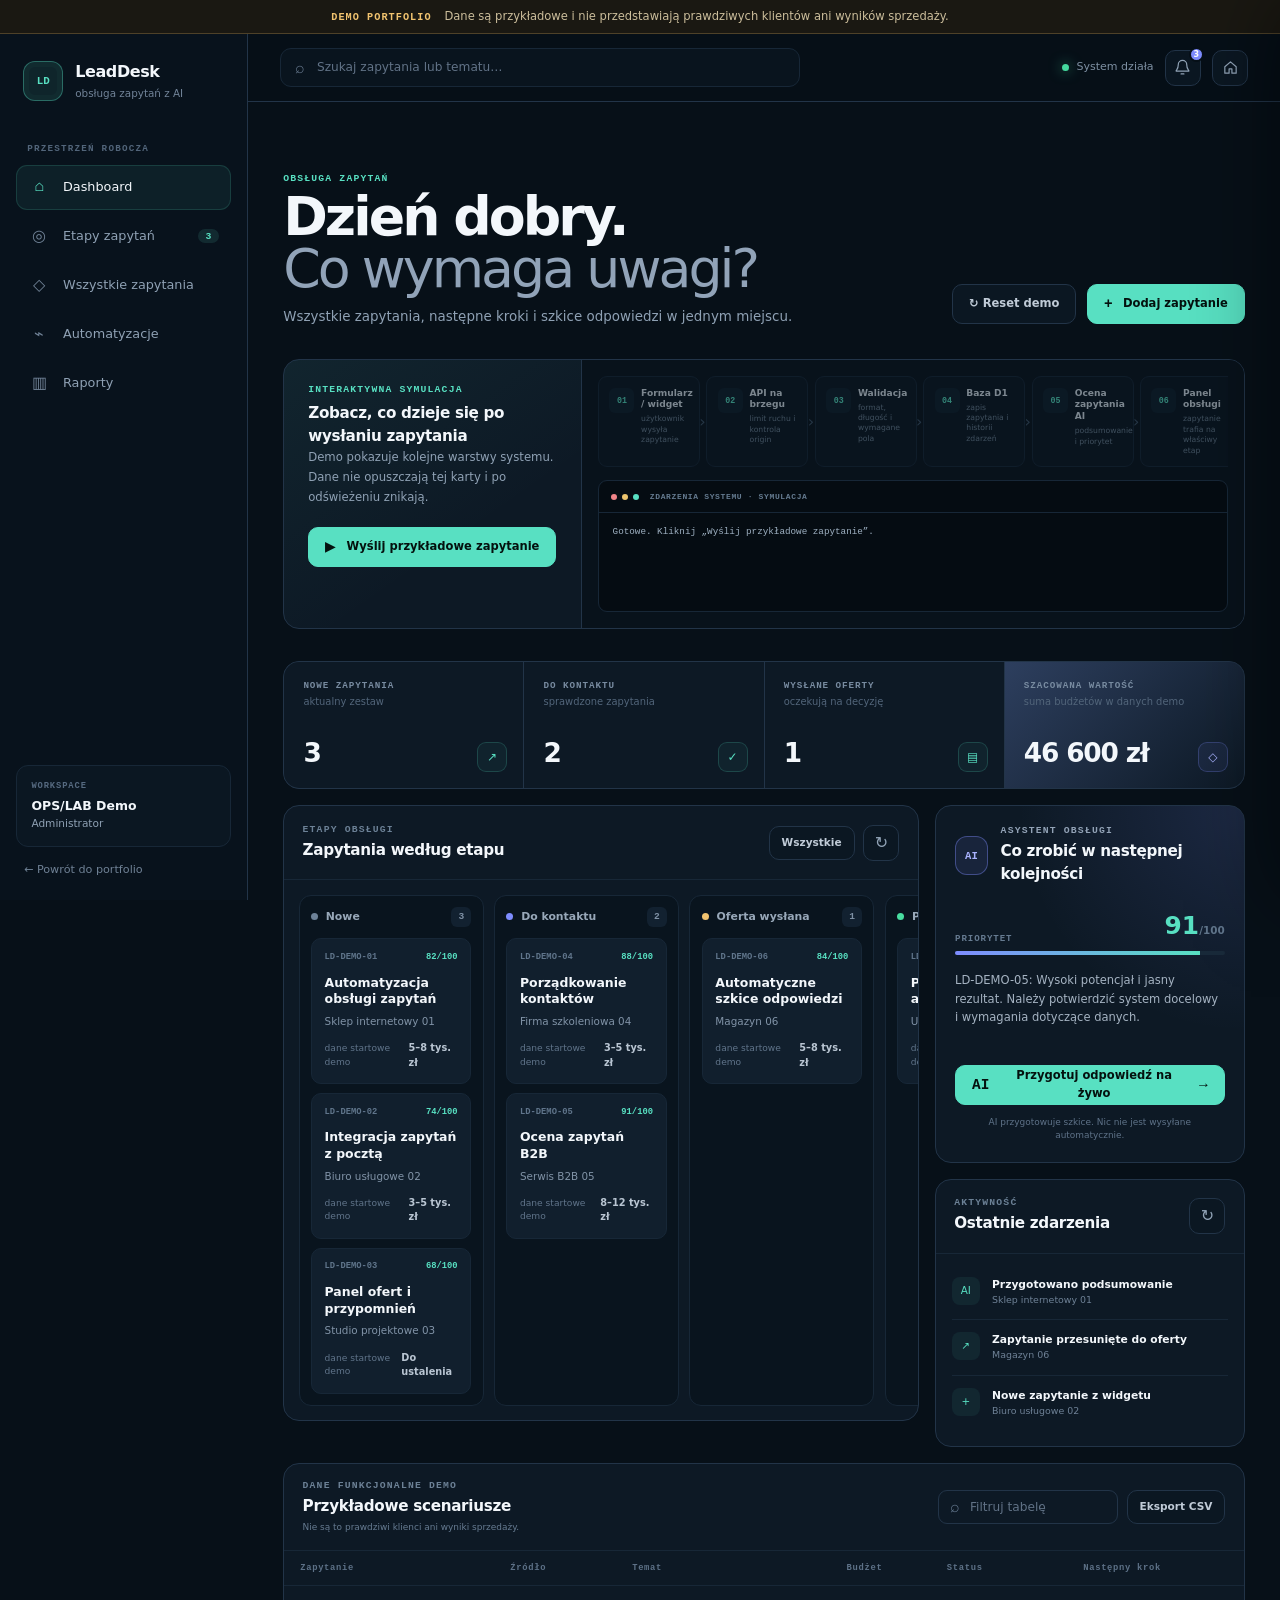
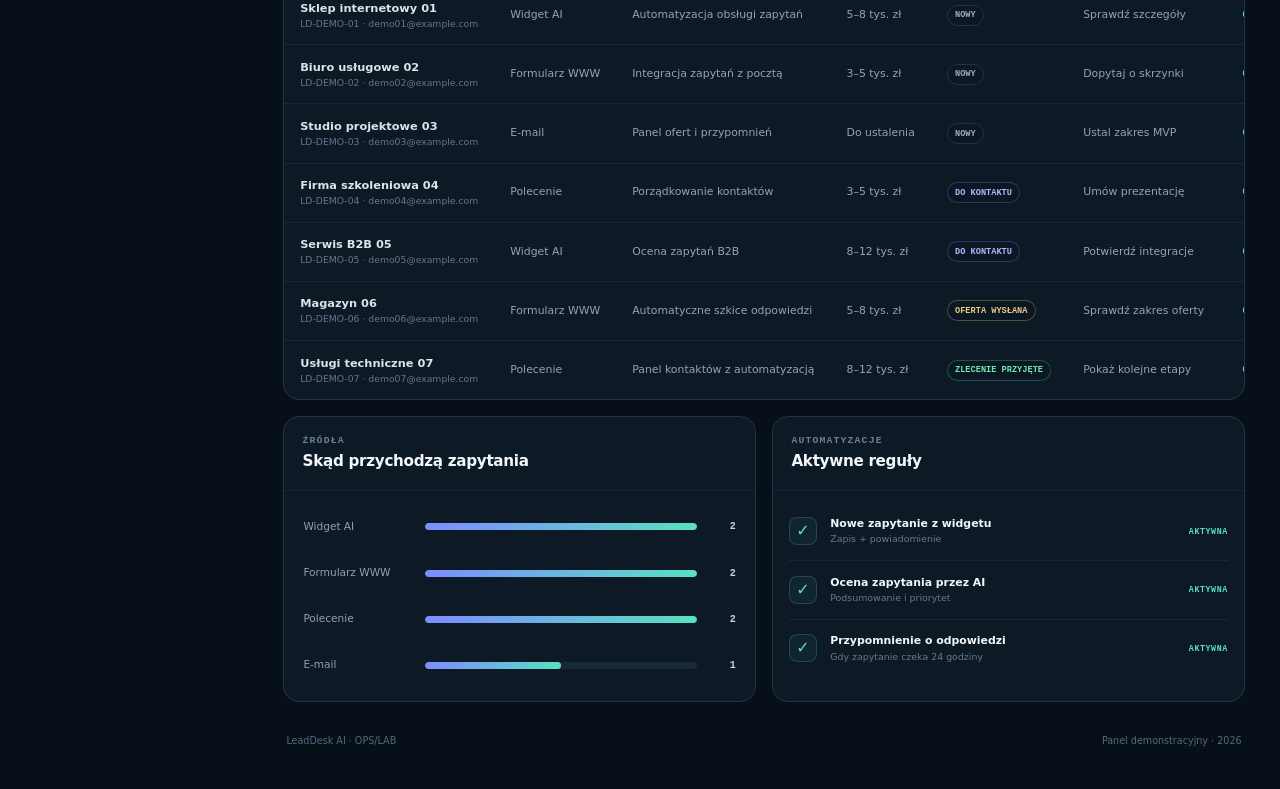
==== commit b2bf30db: "Publish direct live AI action" ====
--- a/docs/leaddesk/index.html
+++ b/docs/leaddesk/index.html
@@ -1,6 +1,6 @@
-<!-- LeadDesk AI public demo interface. Copyright 2026 OPS/LAB. All rights reserved. Public build contains no API keys, private prompts or backend source. -->
+<!-- LeadDesk AI demonstration interface. Copyright 2026 OPS/LAB. All rights reserved. -->
 <!doctype html>
-<html lang="pl" data-mode="demo">
+<html lang="pl" data-mode="demo" data-ai-endpoint="https://ops-lab-ai-assistant.ops-lab-ai-assistant.workers.dev/api/chat">
 <head>
   <meta charset="utf-8">
   <meta name="viewport" content="width=device-width, initial-scale=1">
@@ -8,7 +8,7 @@
   <meta name="description" content="LeadDesk AI — panel do obsługi zapytań, oceny priorytetu i przygotowywania odpowiedzi.">
   <title>LeadDesk AI — obsługa zapytań</title>
   <link rel="icon" type="image/svg+xml" href="data:image/svg+xml,%3Csvg xmlns='http://www.w3.org/2000/svg' viewBox='0 0 64 64'%3E%3Crect width='64' height='64' rx='14' fill='%2308121c'/%3E%3Cpath d='M18 18h28v28H18z' fill='none' stroke='%2358e0c2' stroke-width='4'/%3E%3Cpath d='M25 26v12h8m0-12v12h7' fill='none' stroke='%2358e0c2' stroke-width='4'/%3E%3C/svg%3E">
-  <link rel="stylesheet" href="styles.min.css?v=20260912-5">
+  <link rel="stylesheet" href="styles.min.css?v=20260912-8">
   <meta name="robots" content="index,follow">
   <meta property="og:title" content="LeadDesk AI — interaktywne demo">
   <meta property="og:description" content="Zobacz drogę zapytania od formularza przez walidację i AI do panelu obsługi.">
@@ -102,7 +102,7 @@
               <div class="ai-insight-head"><span class="ai-badge">AI</span><div><p class="overline">ASYSTENT OBSŁUGI</p><h2>Co zrobić w następnej kolejności</h2></div></div>
               <div class="focus-score"><span>PRIORYTET</span><strong>82<small>/100</small></strong><div><i style="width:82%"></i></div></div>
               <p data-ai-insight>AI wskazuje zapytanie wymagające uwagi i podpowiada bezpieczny następny krok.</p>
-              <button class="primary-button full open-priority" type="button">Otwórz najważniejsze zapytanie <span>→</span></button>
+              <button class="primary-button full open-priority" type="button"><span>AI</span> Przygotuj odpowiedź na żywo <span>→</span></button>
               <small class="privacy-note">AI przygotowuje szkice. Nic nie jest wysyłane automatycznie.</small>
             </section>
 
@@ -136,7 +136,7 @@
       <section><p class="overline">POTRZEBA</p><h3 data-drawer-topic>—</h3><p data-drawer-message>—</p></section>
       <dl><div><dt>Źródło</dt><dd data-drawer-source>—</dd></div><div><dt>Budżet</dt><dd data-drawer-budget>—</dd></div><div><dt>Dodano</dt><dd data-drawer-created>—</dd></div><div><dt>Priorytet AI</dt><dd data-drawer-score>—</dd></div></dl>
       <section class="ai-summary"><p class="overline">PODSUMOWANIE AI</p><p data-drawer-summary>—</p></section>
-      <section class="draft-box" hidden><div><p class="overline">SZKIC ODPOWIEDZI · NIE WYSŁANO</p><button class="copy-draft" type="button">Kopiuj</button></div><strong data-draft-subject></strong><p data-draft-body></p></section>
+      <section class="draft-box" hidden><div><p class="overline">SZKIC ODPOWIEDZI · NIE WYSŁANO <span class="ai-live-badge" data-ai-draft-source></span></p><button class="copy-draft" type="button">Kopiuj</button></div><strong data-draft-subject></strong><p data-draft-body></p></section>
       <label class="status-select">Zmień etap<select data-status-select><option value="new">Nowy</option><option value="qualified">Do kontaktu</option><option value="offer">Oferta wysłana</option><option value="won">Zlecenie przyjęte</option><option value="lost">Odrzucone</option></select></label>
     </div>
     <footer><button class="secondary-button create-offer" type="button">Podgląd oferty</button><button class="primary-button generate-draft" type="button"><span>AI</span> Przygotuj szkic</button></footer>
@@ -160,6 +160,6 @@
   </section>
 
   <div class="toast" role="status" aria-live="polite"></div>
-  <script src="app.min.js?v=20260912-5"></script>
+  <script src="app.min.js?v=20260912-8"></script>
 </body>
 </html>
--- a/docs/leaddesk/styles.min.css
+++ b/docs/leaddesk/styles.min.css
@@ -1,2 +1,2 @@
-/* LeadDesk AI public demo interface. Copyright 2026 OPS/LAB. All rights reserved. */
-:root{--bg: #071018;--bg-2: #0a141f;--surface: #0d1925;--surface-2: #111f2d;--line: #223448;--line-soft: #172737;--text: #f3f7fb;--muted: #8fa1b4;--accent: #58e0c2;--accent-2: #7e8cff;--warning: #f1c36f;--danger: #ff8087;--radius: 16px;--sidebar: 248px;color-scheme:dark;font-family:Inter,ui-sans-serif,system-ui,-apple-system,BlinkMacSystemFont,Segoe UI,sans-serif;font-synthesis:none}*{box-sizing:border-box}[hidden]{display:none!important}html{scroll-behavior:smooth}body{margin:0;background:var(--bg);color:var(--text);line-height:1.5}button,input,textarea,select{font:inherit}button,a{-webkit-tap-highlight-color:transparent}button{color:inherit}a{color:inherit;text-decoration:none}.skip-link{position:fixed;z-index:9999;top:8px;left:8px;padding:.7rem 1rem;background:var(--accent);color:#04110d;transform:translateY(-150%)}.skip-link:focus{transform:translateY(0)}.demo-banner{min-height:34px;padding:.45rem 1rem;display:none;align-items:center;justify-content:center;gap:.8rem;position:sticky;top:0;z-index:60;border-bottom:1px solid rgba(241,195,111,.24);background:#1a1812;color:#cbbd9b;font-size:.72rem}.demo-banner strong{color:var(--warning);font:800 .64rem ui-monospace,SFMono-Regular,Menlo,monospace;letter-spacing:.1em}html[data-mode=demo] .demo-banner{display:flex}html[data-mode=demo] .production-only,html[data-mode=production] .demo-only{display:none!important}.app-shell{min-height:100vh;display:grid;grid-template-columns:var(--sidebar) minmax(0,1fr)}.sidebar{position:sticky;top:0;z-index:50;height:100vh;padding:1.35rem 1rem;display:flex;flex-direction:column;border-right:1px solid var(--line);background:#08121c}html[data-mode=demo] .sidebar{top:34px;height:calc(100vh - 34px)}.product-logo{padding:.3rem .45rem 1.7rem;display:flex;align-items:center;gap:.75rem}.product-logo>span:last-child{min-width:0}.product-logo strong,.product-logo small{display:block}.product-logo strong{font-size:1rem;letter-spacing:-.025em}.product-logo small{margin-top:.1rem;color:#718398;font-size:.65rem}.logo-mark{width:40px;height:40px;flex:0 0 auto;display:grid;place-items:center;border:1px solid rgba(88,224,194,.38);border-radius:12px;background:#58e0c217;color:var(--accent);font:800 .68rem ui-monospace,SFMono-Regular,Menlo,monospace;box-shadow:inset 0 0 0 5px #58e0c206}.sidebar nav>p{margin:.9rem .7rem .65rem;color:#52657a;font:800 .58rem ui-monospace,SFMono-Regular,Menlo,monospace;letter-spacing:.13em}.sidebar nav a{min-height:45px;margin-bottom:.25rem;padding:0 .7rem;display:flex;align-items:center;gap:.8rem;border:1px solid transparent;border-radius:11px;color:#8fa1b4;font-size:.8rem;transition:.15s ease}.sidebar nav a i{width:22px;color:#6f8195;font: 1rem ui-monospace,SFMono-Regular,Menlo,monospace;text-align:center}.sidebar nav a b{min-width:21px;margin-left:auto;padding:.1rem .35rem;border-radius:20px;background:#58e0c21f;color:var(--accent);font:800 .61rem ui-monospace,SFMono-Regular,Menlo,monospace;text-align:center}.sidebar nav a:hover,.sidebar nav a.is-active{border-color:#58e0c226;background:#58e0c212;color:var(--text)}.sidebar nav a.is-active i{color:var(--accent)}.workspace-card{margin-top:auto;padding:.9rem;border:1px solid var(--line-soft);border-radius:12px;background:#0b1722}.workspace-card span,.workspace-card strong,.workspace-card small{display:block}.workspace-card span{color:#566a80;font:800 .55rem ui-monospace,SFMono-Regular,Menlo,monospace;letter-spacing:.1em}.workspace-card strong{margin-top:.4rem;font-size:.78rem}.workspace-card small{color:var(--muted);font-size:.66rem}.back-link{margin:.9rem .5rem 0;color:#6f8195;font-size:.7rem}.back-link:hover{color:var(--accent)}main{min-width:0}.topbar{height:68px;padding:0 clamp(1rem,3vw,2rem);display:flex;align-items:center;gap:1rem;position:sticky;top:0;z-index:40;border-bottom:1px solid var(--line);background:#071018e8;backdrop-filter:blur(14px)}html[data-mode=demo] .topbar{top:34px}.menu-button{display:none;border:0;background:transparent;cursor:pointer}.global-search{width:min(520px,48vw);min-height:39px;display:flex;align-items:center;gap:.65rem;padding:0 .85rem;border:1px solid var(--line-soft);border-radius:11px;background:#09141e;color:#64768b}.global-search input,.table-filter input{width:100%;border:0;outline:0;background:transparent;color:var(--text);font-size:.76rem}.global-search input::placeholder,.table-filter input::placeholder{color:#617286}.top-actions{margin-left:auto;display:flex;align-items:center;gap:.7rem}.system-status{display:flex;align-items:center;gap:.45rem;color:#7e90a3;font-size:.69rem}.system-status i{width:7px;height:7px;border-radius:50%;background:#45d99e;box-shadow:0 0 13px #45d99ea6}.icon-button,.avatar-button{position:relative;border:1px solid var(--line);background:#0b1722;cursor:pointer}.icon-button{width:36px;height:36px;display:grid;place-items:center;border-radius:10px;color:#91a3b6}.icon-button:hover{border-color:#3a526a;color:var(--text)}.icon-button b{position:absolute;top:-4px;right:-4px;min-width:15px;height:15px;display:grid;place-items:center;border:2px solid var(--bg);border-radius:50%;background:var(--accent-2);color:#fff;font-size:.5rem}.icon-button svg{width:17px;height:17px;fill:none;stroke:currentColor;stroke-width:1.7;stroke-linecap:round;stroke-linejoin:round}.avatar-button{width:36px;height:36px;border-radius:50%;color:var(--accent);font:800 .66rem ui-monospace,SFMono-Regular,Menlo,monospace}.top-popover-wrap{position:relative}.top-popover{width:290px;position:absolute;z-index:120;top:calc(100% + .65rem);right:0;overflow:hidden;border:1px solid var(--line);border-radius:12px;background:#0b1722;box-shadow:0 22px 60px #0000007a}.top-popover>header{padding:.75rem .85rem;display:flex;align-items:center;justify-content:space-between;border-bottom:1px solid var(--line-soft)}.top-popover>header strong{font-size:.7rem}.top-popover>header small{color:var(--accent);font:800 .52rem ui-monospace,SFMono-Regular,Menlo,monospace;letter-spacing:.08em}.top-popover>a{padding:.7rem .85rem;display:block;border-top:1px solid var(--line-soft);color:var(--accent);font-size:.61rem}.notification-item{padding:.7rem .85rem;display:grid;grid-template-columns:27px 1fr;gap:.6rem;border-bottom:1px solid var(--line-soft)}.notification-item:last-child{border-bottom:0}.notification-item i{width:27px;height:27px;display:grid;place-items:center;border-radius:7px;background:#58e0c214;color:var(--accent);font-style:normal;font-size:.55rem}.notification-item strong,.notification-item small{display:block}.notification-item strong{font-size:.63rem}.notification-item small{margin-top:.12rem;color:#667a8f;font-size:.54rem}.account-popover{width:210px}.logout-button{width:calc(100% - 1.4rem);min-height:36px;margin:.7rem;border:1px solid var(--line);border-radius:8px;background:#0e1c28;color:#c8d2dd;cursor:pointer;font-size:.65rem}.logout-button:hover{border-color:var(--danger);color:#ffb1b5}[data-mode=demo] .account-wrap,[data-mode=production] .demo-home-button{display:none}.content{max-width:1600px;margin:0 auto;padding:clamp(1.2rem,3vw,2.2rem)}.page-head{min-height:190px;display:flex;align-items:flex-end;justify-content:space-between;gap:2rem}.overline{margin:0 0 .45rem;color:var(--accent);font:800 .61rem ui-monospace,SFMono-Regular,Menlo,monospace;letter-spacing:.12em}.page-head h1{margin:0;font-size:clamp(2.2rem,4.2vw,4rem);line-height:.96;letter-spacing:-.055em}.page-head h1 em{color:#91a3b8;font-style:normal;font-weight:450}.page-head>div>p:last-child{margin:.8rem 0 0;color:var(--muted);font-size:.84rem}.page-actions{display:flex;gap:.65rem;padding-bottom:.2rem}.primary-button,.secondary-button,.compact-button{min-height:40px;padding:0 1rem;display:inline-flex;align-items:center;justify-content:center;gap:.65rem;border-radius:10px;font-size:.72rem;font-weight:800;cursor:pointer}.primary-button{border:1px solid var(--accent);background:var(--accent);color:#04110e}.primary-button:hover{background:#70ebd0}.primary-button span{font:900 .9rem ui-monospace,SFMono-Regular,Menlo,monospace}.secondary-button,.compact-button{border:1px solid var(--line);background:#0b1722;color:#c0cbd7}.secondary-button:hover,.compact-button:hover{border-color:#40566e;color:#fff}.compact-button{min-height:34px;padding:0 .75rem;font-size:.66rem}.full{width:100%}.metrics{margin:2rem 0 1rem;display:grid;grid-template-columns:repeat(4,1fr);gap:1px;border:1px solid var(--line);background:var(--line);border-radius:var(--radius);overflow:hidden}.metrics article{min-height:126px;padding:1.1rem 1.2rem;position:relative;background:var(--surface)}.metrics article>div span,.metrics article>div small{display:block}.metrics article>div span{color:#788ba0;font:800 .58rem ui-monospace,SFMono-Regular,Menlo,monospace;letter-spacing:.1em}.metrics article>div small{margin-top:.25rem;color:#52657a;font-size:.62rem}.metrics strong{position:absolute;left:1.2rem;bottom:1rem;font-size:1.65rem;letter-spacing:-.045em}.metric-icon{position:absolute;right:1rem;bottom:1rem;width:30px;height:30px;display:grid;place-items:center;border:1px solid rgba(88,224,194,.19);border-radius:9px;background:#58e0c20d;color:var(--accent);font-style:normal;font-size:.75rem}.metric-value{background:linear-gradient(135deg,rgba(126,140,255,.12),var(--surface))!important}.metric-value .metric-icon{border-color:#7e8cff40;background:#7e8cff14;color:#aab3ff}.panel{border:1px solid var(--line);border-radius:var(--radius);background:var(--surface);overflow:hidden}.demo-flow{margin:2rem 0 1rem;display:grid;grid-template-columns:minmax(250px,.72fr) minmax(520px,1.6fr)}[data-mode=production] .demo-flow,[data-mode=production] .reset-demo{display:none}.flow-intro{padding:1.5rem;border-right:1px solid var(--line);background:linear-gradient(145deg,rgba(88,224,194,.06),transparent 65%)}.flow-intro h2{max-width:430px;margin:.45rem 0 .7rem;font-size:clamp(1.35rem,2vw,2rem);letter-spacing:-.045em}.flow-intro>p:not(.overline){max-width:470px;margin:0 0 1.2rem;color:var(--muted);font-size:.73rem;line-height:1.7}.flow-workbench{min-width:0;padding:1rem;display:grid;grid-template-rows:auto 1fr;gap:.8rem;background:#08121b}.flow-stages{margin:0;padding:0;display:grid;grid-template-columns:repeat(6,minmax(102px,1fr));gap:.4rem;list-style:none;overflow-x:auto}.flow-stages li{min-width:102px;padding:.65rem;position:relative;display:grid;grid-template-columns:25px 1fr;gap:.42rem;border:1px solid var(--line-soft);border-radius:9px;background:#0c1722;opacity:.55;transition:opacity .2s ease,border-color .2s ease,transform .2s ease,background .2s ease}.flow-stages li:not(:last-child):after{content:"\203a";position:absolute;z-index:2;top:50%;right:-.42rem;color:#3d5368;transform:translateY(-50%)}.flow-stages li.is-active{border-color:var(--accent);background:#58e0c214;opacity:1;transform:translateY(-2px)}.flow-stages li.is-done{border-color:#58e0c247;opacity:.85}.flow-stages i{width:25px;height:25px;display:grid;place-items:center;border-radius:6px;background:#101f2c;color:var(--accent);font:800 .52rem ui-monospace,SFMono-Regular,Menlo,monospace;font-style:normal}.flow-stages strong,.flow-stages small{display:block}.flow-stages strong{color:#dce6ee;font-size:.57rem;line-height:1.3}.flow-stages small{margin-top:.2rem;color:#6e8295;font-size:.48rem;line-height:1.35}.flow-console{min-height:132px;overflow:hidden;border:1px solid var(--line-soft);border-radius:9px;background:#050c12}.flow-console>div{height:32px;padding:0 .75rem;display:flex;align-items:center;gap:.3rem;border-bottom:1px solid var(--line-soft)}.flow-console>div span{width:6px;height:6px;border-radius:50%;background:#31475a}.flow-console>div span:first-child{background:#f08488}.flow-console>div span:nth-child(2){background:#ecc46d}.flow-console>div span:nth-child(3){background:#58e0c2}.flow-console>div strong{margin-left:.4rem;color:#657b90;font:800 .5rem ui-monospace,SFMono-Regular,Menlo,monospace;letter-spacing:.08em}.flow-console pre{margin:0;padding:.7rem .85rem;color:#9eb0c1;font:.58rem/1.65 ui-monospace,SFMono-Regular,Menlo,monospace;white-space:pre-wrap}.panel-head{min-height:74px;padding:1rem 1.15rem;display:flex;align-items:center;justify-content:space-between;gap:1rem;border-bottom:1px solid var(--line-soft)}.panel-head .overline{margin-bottom:.25rem;color:#6c8196}.panel h2{margin:0;font-size:.95rem;letter-spacing:-.02em}.demo-dataset-note{margin-top:.2rem;display:block;color:#667b91;font-size:.56rem}.panel-tools{display:flex;align-items:center;gap:.55rem}.dashboard-grid{display:grid;grid-template-columns:minmax(0,1.9fr) minmax(310px,.72fr);gap:1rem;align-items:start}.pipeline-board{min-height:520px;padding:.9rem;display:grid;grid-template-columns:repeat(4,minmax(185px,1fr));gap:.65rem;overflow-x:auto}.pipeline-column{min-width:185px;padding:.7rem;border:1px solid var(--line-soft);border-radius:12px;background:#09141e}.column-head{margin-bottom:.7rem;display:flex;align-items:center;justify-content:space-between}.column-head span{display:flex;align-items:center;gap:.5rem;color:#98a8b9;font-size:.68rem;font-weight:800}.column-head span i{width:7px;height:7px;border-radius:50%;background:#6d8298}.pipeline-column[data-status=qualified] .column-head span i{background:var(--accent-2)}.pipeline-column[data-status=offer] .column-head span i{background:var(--warning)}.pipeline-column[data-status=won] .column-head span i{background:#48dda0}.column-head b{min-width:20px;height:20px;display:grid;place-items:center;border-radius:6px;background:#122130;color:#7f91a5;font:700 .6rem ui-monospace,SFMono-Regular,Menlo,monospace}.column-cards{display:grid;gap:.55rem}.lead-card{padding:.8rem;border:1px solid var(--line-soft);border-radius:10px;background:var(--surface-2);cursor:pointer;transition:transform .15s ease,border-color .15s ease}.lead-card:hover{transform:translateY(-2px);border-color:#3b526b}.lead-card-top{display:flex;justify-content:space-between;gap:.5rem;color:#60758b;font:700 .55rem ui-monospace,SFMono-Regular,Menlo,monospace}.lead-card-top b{color:var(--accent);font-weight:800}.lead-card h3{margin:.8rem 0 .35rem;font-size:.78rem;line-height:1.35}.lead-card p{margin:0;color:#8193a7;font-size:.65rem;line-height:1.45}.lead-card footer{margin-top:.75rem;display:flex;align-items:center;justify-content:space-between;color:#60748a;font-size:.57rem}.lead-card footer strong{color:#b9c5d2;font-size:.61rem}.empty-column{padding:1.1rem .6rem;border:1px dashed #203246;border-radius:10px;color:#52677d;font-size:.64rem;text-align:center}.insights-column{display:grid;gap:1rem}.ai-insight{padding:1.2rem;background:radial-gradient(circle at 100% 0,rgba(126,140,255,.14),transparent 48%),var(--surface)}.ai-insight-head{display:flex;align-items:center;gap:.8rem}.ai-insight-head .overline{margin-bottom:.25rem;color:#92a2b6}.ai-badge{width:39px;height:39px;display:grid;place-items:center;border:1px solid rgba(126,140,255,.4);border-radius:12px;background:#7e8cff1a;color:#aab3ff;font:900 .66rem ui-monospace,SFMono-Regular,Menlo,monospace}.focus-score{margin:1.3rem 0 1rem;display:grid;grid-template-columns:1fr auto;align-items:end}.focus-score>span{color:#667b91;font:800 .57rem ui-monospace,SFMono-Regular,Menlo,monospace;letter-spacing:.1em}.focus-score strong{color:var(--accent);font-size:1.55rem}.focus-score strong small{color:#60758b;font-size:.65rem}.focus-score>div{grid-column:1 / -1;height:4px;margin-top:.45rem;overflow:hidden;border-radius:4px;background:#192a3a}.focus-score>div i{height:100%;display:block;background:linear-gradient(90deg,var(--accent-2),var(--accent))}.ai-insight>p{min-height:82px;color:#a5b3c2;font-size:.72rem;line-height:1.6}.privacy-note{margin-top:.7rem;display:block;color:#5e7288;font-size:.56rem;text-align:center}.activity-list{margin:0;padding:.7rem 1rem 1rem;list-style:none}.activity-list li{padding:.75rem 0;display:grid;grid-template-columns:29px 1fr;gap:.7rem;border-bottom:1px solid var(--line-soft)}.activity-list li:last-child{border-bottom:0}.activity-list i{width:28px;height:28px;display:grid;place-items:center;border-radius:8px;background:#58e0c212;color:var(--accent);font-style:normal;font-size:.65rem}.activity-list strong,.activity-list span{display:block}.activity-list strong{font-size:.67rem}.activity-list span{color:#6f8297;font-size:.59rem}.leads-panel{margin-top:1rem}.table-filter{width:180px;min-height:34px;padding:0 .7rem;display:flex;align-items:center;gap:.5rem;border:1px solid var(--line);border-radius:9px;color:#64788e}.table-wrap{overflow-x:auto}table{width:100%;border-collapse:collapse;font-size:.68rem;white-space:nowrap}th{padding:.75rem 1rem;border-bottom:1px solid var(--line-soft);color:#5d7187;font:800 .55rem ui-monospace,SFMono-Regular,Menlo,monospace;letter-spacing:.08em;text-align:left}td{padding:.85rem 1rem;border-bottom:1px solid var(--line-soft);color:#93a4b6}tbody tr:last-child td{border-bottom:0}tbody tr:hover{background:#58e0c206}td strong,td small{display:block}td strong{color:#dbe3ec;font-size:.71rem}td small{color:#63778d;font-size:.58rem}.row-button{border:0;background:transparent;color:var(--accent);cursor:pointer}.status-pill{padding:.28rem .45rem;display:inline-flex;align-items:center;border:1px solid var(--line);border-radius:20px;background:#0b1722;color:#9cacbd;font:800 .54rem ui-monospace,SFMono-Regular,Menlo,monospace;text-transform:uppercase}.status-pill[data-status=qualified]{border-color:#7e8cff47;color:#adb6ff}.status-pill[data-status=offer]{border-color:#f1c36f4d;color:#ecc77f}.status-pill[data-status=won]{border-color:#45d99e4d;color:#70e7b1}.status-pill[data-status=lost]{border-color:#ff808740;color:#ee989d}.reports-row{margin-top:1rem;display:grid;grid-template-columns:1fr 1fr;gap:1rem}.source-chart{min-height:210px;padding:1.2rem;display:grid;gap:.8rem}.source-row{display:grid;grid-template-columns:110px 1fr 28px;gap:.7rem;align-items:center;color:#91a2b4;font-size:.66rem}.source-bar{height:7px;overflow:hidden;border-radius:7px;background:#172838}.source-bar i{height:100%;display:block;border-radius:inherit;background:linear-gradient(90deg,var(--accent-2),var(--accent))}.source-row b{color:#cbd4dd;font:800 .63rem ui-monospace,SFMono-Regular,Menlo,monospace;text-align:right}.automation-card ul{margin:0;padding:.7rem 1rem 1rem;list-style:none}.automation-card li{padding:.85rem 0;display:grid;grid-template-columns:30px 1fr auto;gap:.7rem;align-items:center;border-bottom:1px solid var(--line-soft)}.automation-card li:last-child{border-bottom:0}.automation-card li>i{width:28px;height:28px;display:grid;place-items:center;border:1px solid rgba(88,224,194,.2);border-radius:8px;background:#58e0c20f;color:var(--accent);font-style:normal}.automation-card li strong,.automation-card li small{display:block}.automation-card li strong{font-size:.68rem}.automation-card li small{color:#667a90;font-size:.59rem}.automation-card li b{color:var(--accent);font:800 .52rem ui-monospace,SFMono-Regular,Menlo,monospace;letter-spacing:.07em}.content>footer{padding:2rem .2rem .3rem;display:flex;justify-content:space-between;color:#53677d;font-size:.6rem}.drawer-backdrop{position:fixed;inset:0;z-index:79;visibility:hidden;background:#02060aad;opacity:0;transition:.2s ease}.drawer-backdrop.is-open{visibility:visible;opacity:1}.lead-drawer{width:min(500px,100%);height:100vh;position:fixed;z-index:80;top:0;right:0;display:grid;grid-template-rows:auto 1fr auto;border-left:1px solid var(--line);background:#09131e;box-shadow:-25px 0 80px #00000080;transform:translate(105%);transition:transform .25s ease}.lead-drawer.is-open{transform:translate(0)}.lead-drawer>header{min-height:78px;padding:1rem 1.3rem;display:flex;align-items:center;justify-content:space-between;border-bottom:1px solid var(--line)}.lead-drawer h2{margin:0;font-size:1rem}.drawer-body{padding:1.2rem;overflow-y:auto}.lead-summary{padding:1rem;display:flex;align-items:center;gap:.8rem;border:1px solid var(--line);border-radius:13px;background:var(--surface)}.lead-avatar{width:38px;height:38px;display:grid;place-items:center;border-radius:10px;background:#58e0c217;color:var(--accent);font:800 .62rem ui-monospace,SFMono-Regular,Menlo,monospace}.lead-summary>div{min-width:0;flex:1}.lead-summary strong,.lead-summary small{display:block;overflow:hidden;text-overflow:ellipsis;white-space:nowrap}.lead-summary strong{font-size:.76rem}.lead-summary small{color:#71859a;font-size:.6rem}.drawer-body>section{margin-top:1rem;padding:1rem;border:1px solid var(--line-soft);border-radius:12px}.drawer-body>section h3{margin:.45rem 0 .65rem;font-size:.9rem}.drawer-body>section>p:last-child{margin-bottom:0;color:#98a8b9;font-size:.7rem;line-height:1.65}.drawer-body dl{margin:1rem 0 0;display:grid;grid-template-columns:1fr 1fr;border:1px solid var(--line-soft);border-radius:12px;overflow:hidden}.drawer-body dl div{padding:.8rem;border-right:1px solid var(--line-soft);border-bottom:1px solid var(--line-soft)}.drawer-body dl div:nth-child(2n){border-right:0}.drawer-body dl div:nth-child(n+3){border-bottom:0}.drawer-body dt{color:#5e7389;font:800 .52rem ui-monospace,SFMono-Regular,Menlo,monospace;text-transform:uppercase}.drawer-body dd{margin:.35rem 0 0;color:#c4cfda;font-size:.68rem}.ai-summary{border-color:#7e8cff38!important;background:#7e8cff0b}.ai-summary .overline{color:#aab3ff}.draft-box{border-color:#58e0c240!important;background:#58e0c209}.draft-box>div{display:flex;align-items:center;justify-content:space-between}.draft-box .overline{margin:0}.draft-box strong{margin-top:.8rem;display:block;font-size:.75rem}.draft-box button{border:0;background:transparent;color:var(--accent);font-size:.6rem;cursor:pointer}.status-select{margin-top:1rem;padding:.85rem 1rem;display:flex;align-items:center;justify-content:space-between;gap:1rem;border:1px solid var(--line-soft);border-radius:12px;color:#74899f;font-size:.65rem}.status-select select{padding:.4rem .55rem;border:1px solid var(--line);border-radius:8px;background:#0c1925;color:var(--text);font-size:.65rem}.lead-drawer>footer{padding:1rem 1.2rem;display:grid;grid-template-columns:1fr 1fr;gap:.7rem;border-top:1px solid var(--line)}dialog{width:min(680px,calc(100% - 2rem));padding:0;border:1px solid var(--line);border-radius:16px;background:#0a151f;color:var(--text);box-shadow:0 40px 120px #000000b8}dialog::backdrop{background:#02060acc;backdrop-filter:blur(5px)}.modal-card>header{padding:1.2rem;display:flex;justify-content:space-between;border-bottom:1px solid var(--line)}.modal-card h2{margin:0;font-size:1.1rem}.form-grid{padding:1.2rem;display:grid;grid-template-columns:1fr 1fr;gap:.9rem}.form-grid label{color:#8b9db0;font-size:.65rem}.form-grid label.wide{grid-column:1 / -1}.form-grid input,.form-grid textarea,.form-grid select,.auth-card input{width:100%;margin-top:.35rem;padding:.7rem .75rem;border:1px solid var(--line);border-radius:9px;outline:0;background:#08131d;color:var(--text);font-size:.72rem}.form-grid input:focus,.form-grid textarea:focus,.form-grid select:focus,.auth-card input:focus{border-color:var(--accent)}.modal-note{margin:0 1.2rem;padding:.7rem .8rem;border:1px dashed #2c4156;color:#75899e;font-size:.6rem}.modal-card>footer{padding:1rem 1.2rem;display:flex;justify-content:flex-end;gap:.6rem}.offer-modal{width:min(820px,calc(100% - 2rem))}.offer-sheet{background:#f5f6f8;color:#18202b}.offer-sheet>header{padding:1.5rem 1.7rem;display:flex;align-items:center;justify-content:space-between;border-bottom:1px solid #d8dde4}.offer-sheet>header div span,.offer-sheet>header div strong{display:block}.offer-sheet>header span{color:#087d68;font:900 .65rem ui-monospace,SFMono-Regular,Menlo,monospace}.offer-sheet>header strong{margin-top:.2rem;font-size:.72rem;letter-spacing:.08em}.offer-sheet .icon-button{border-color:#cbd2dc;background:transparent;color:#465261}.offer-id{margin:2rem 1.7rem .5rem;color:#687483;font:700 .62rem ui-monospace,SFMono-Regular,Menlo,monospace}.offer-sheet h2{margin:0 1.7rem;font-size:2rem;letter-spacing:-.045em}.offer-sheet>p:not(.offer-id){margin:.8rem 1.7rem;color:#596676;font-size:.82rem}.offer-grid{margin:1.7rem;display:grid;grid-template-columns:1fr 1fr;border:1px solid #d5dbe3}.offer-grid section{min-height:190px;padding:1.2rem}.offer-grid section+section{border-left:1px solid #d5dbe3}.offer-grid span{color:#087d68;font:800 .6rem ui-monospace,SFMono-Regular,Menlo,monospace;letter-spacing:.08em}.offer-grid ul{padding-left:1.2rem;color:#445160;font-size:.75rem;line-height:1.9}.offer-grid p{color:#566372;font-size:.76rem}.offer-sheet>footer{padding:1rem 1.7rem 1.6rem;display:flex;align-items:center;justify-content:space-between;gap:1rem}.offer-sheet>footer p{color:#788391;font-size:.6rem}.auth-screen{position:fixed;inset:0;z-index:200;display:grid;place-items:center;padding:1rem;background:radial-gradient(circle at 50% 30%,rgba(88,224,194,.09),transparent 35%),var(--bg)}.auth-card{width:min(410px,100%);padding:2rem;border:1px solid var(--line);border-radius:18px;background:var(--surface);box-shadow:0 35px 100px #00000080}.auth-card h1{margin:1rem 0 .6rem;font-size:1.7rem;letter-spacing:-.04em}.auth-card>p:not(.overline){color:var(--muted);font-size:.72rem}.auth-card label{margin:1.4rem 0 .8rem;display:block;color:#92a4b7;font-size:.65rem}.auth-error{min-height:1.2rem;margin-top:.7rem;display:block;color:var(--danger);font-size:.65rem}.toast{max-width:min(420px,calc(100% - 2rem));padding:.75rem 1rem;position:fixed;z-index:300;right:1rem;bottom:1rem;visibility:hidden;border:1px solid rgba(88,224,194,.3);border-radius:11px;background:#0e1c28;color:#cfdae4;box-shadow:0 15px 50px #0006;opacity:0;transform:translateY(10px);transition:.2s ease;font-size:.7rem}.toast.is-visible{visibility:visible;opacity:1;transform:translateY(0)}@media(max-width:1180px){:root{--sidebar: 210px}.demo-flow{grid-template-columns:1fr}.flow-intro{border-right:0;border-bottom:1px solid var(--line)}.dashboard-grid{grid-template-columns:1fr}.insights-column{grid-template-columns:1fr 1fr}.pipeline-board{min-height:450px}}@media(max-width:850px){.app-shell{grid-template-columns:1fr}.sidebar{width:min(280px,84vw);position:fixed;top:0!important;left:0;z-index:100;transform:translate(-105%);transition:transform .2s ease}.sidebar.is-open{transform:translate(0)}.menu-button{display:block}.metrics{grid-template-columns:repeat(2,1fr)}.reports-row,.insights-column{grid-template-columns:1fr}.page-head{align-items:flex-start;flex-direction:column}.global-search{width:min(420px,55vw)}}@media(max-width:560px){.demo-banner{align-items:flex-start;flex-direction:column;gap:.1rem;position:static}.topbar{top:0!important;padding-inline:.8rem}.global-search{flex:1;width:auto}.system-status,.top-actions .icon-button{display:none}.content{padding:1rem}.flow-intro{padding:1.1rem}.flow-workbench{padding:.75rem}.flow-stages{grid-template-columns:repeat(6,130px)}.page-head{min-height:230px}.page-head h1{font-size:2.65rem}.page-actions{width:100%}.page-actions button{flex:1}.metrics{grid-template-columns:1fr}.metrics article{min-height:105px}.pipeline-board{grid-template-columns:repeat(4,220px)}.panel-head{align-items:flex-start;flex-direction:column}.panel-tools{width:100%}.table-filter{flex:1}.drawer-body dl,.form-grid,.offer-grid{grid-template-columns:1fr}.drawer-body dl div{border-right:0;border-bottom:1px solid var(--line-soft)!important}.drawer-body dl div:last-child{border-bottom:0!important}.form-grid label.wide{grid-column:1}.offer-grid section+section{border-left:0;border-top:1px solid #d5dbe3}.offer-sheet>footer,.content>footer{align-items:flex-start;flex-direction:column}}@media print{body>*{display:none!important}.offer-modal[open]{width:100%;max-width:none;display:block!important;position:static;border:0}.offer-modal::backdrop,.offer-sheet .close-offer,.print-offer{display:none!important}}@media(prefers-reduced-motion:reduce){html{scroll-behavior:auto}*,*:before,*:after{transition-duration:.01ms!important}}
+/* LeadDesk AI demonstration interface. Copyright 2026 OPS/LAB. All rights reserved. */
+:root{--bg: #071018;--bg-2: #0a141f;--surface: #0d1925;--surface-2: #111f2d;--line: #223448;--line-soft: #172737;--text: #f3f7fb;--muted: #8fa1b4;--accent: #58e0c2;--accent-2: #7e8cff;--warning: #f1c36f;--danger: #ff8087;--radius: 16px;--sidebar: 248px;color-scheme:dark;font-family:Inter,ui-sans-serif,system-ui,-apple-system,BlinkMacSystemFont,Segoe UI,sans-serif;font-synthesis:none}*{box-sizing:border-box}[hidden]{display:none!important}html{scroll-behavior:smooth}body{margin:0;background:var(--bg);color:var(--text);line-height:1.5}button,input,textarea,select{font:inherit}button,a{-webkit-tap-highlight-color:transparent}button{color:inherit}a{color:inherit;text-decoration:none}.skip-link{position:fixed;z-index:9999;top:8px;left:8px;padding:.7rem 1rem;background:var(--accent);color:#04110d;transform:translateY(-150%)}.skip-link:focus{transform:translateY(0)}.demo-banner{min-height:34px;padding:.45rem 1rem;display:none;align-items:center;justify-content:center;gap:.8rem;position:sticky;top:0;z-index:60;border-bottom:1px solid rgba(241,195,111,.24);background:#1a1812;color:#cbbd9b;font-size:.72rem}.demo-banner strong{color:var(--warning);font:800 .64rem ui-monospace,SFMono-Regular,Menlo,monospace;letter-spacing:.1em}html[data-mode=demo] .demo-banner{display:flex}html[data-mode=demo] .production-only,html[data-mode=production] .demo-only{display:none!important}.app-shell{min-height:100vh;display:grid;grid-template-columns:var(--sidebar) minmax(0,1fr)}.sidebar{position:sticky;top:0;z-index:50;height:100vh;padding:1.35rem 1rem;display:flex;flex-direction:column;border-right:1px solid var(--line);background:#08121c}html[data-mode=demo] .sidebar{top:34px;height:calc(100vh - 34px)}.product-logo{padding:.3rem .45rem 1.7rem;display:flex;align-items:center;gap:.75rem}.product-logo>span:last-child{min-width:0}.product-logo strong,.product-logo small{display:block}.product-logo strong{font-size:1rem;letter-spacing:-.025em}.product-logo small{margin-top:.1rem;color:#718398;font-size:.65rem}.logo-mark{width:40px;height:40px;flex:0 0 auto;display:grid;place-items:center;border:1px solid rgba(88,224,194,.38);border-radius:12px;background:#58e0c217;color:var(--accent);font:800 .68rem ui-monospace,SFMono-Regular,Menlo,monospace;box-shadow:inset 0 0 0 5px #58e0c206}.sidebar nav>p{margin:.9rem .7rem .65rem;color:#52657a;font:800 .58rem ui-monospace,SFMono-Regular,Menlo,monospace;letter-spacing:.13em}.sidebar nav a{min-height:45px;margin-bottom:.25rem;padding:0 .7rem;display:flex;align-items:center;gap:.8rem;border:1px solid transparent;border-radius:11px;color:#8fa1b4;font-size:.8rem;transition:.15s ease}.sidebar nav a i{width:22px;color:#6f8195;font: 1rem ui-monospace,SFMono-Regular,Menlo,monospace;text-align:center}.sidebar nav a b{min-width:21px;margin-left:auto;padding:.1rem .35rem;border-radius:20px;background:#58e0c21f;color:var(--accent);font:800 .61rem ui-monospace,SFMono-Regular,Menlo,monospace;text-align:center}.sidebar nav a:hover,.sidebar nav a.is-active{border-color:#58e0c226;background:#58e0c212;color:var(--text)}.sidebar nav a.is-active i{color:var(--accent)}.workspace-card{margin-top:auto;padding:.9rem;border:1px solid var(--line-soft);border-radius:12px;background:#0b1722}.workspace-card span,.workspace-card strong,.workspace-card small{display:block}.workspace-card span{color:#566a80;font:800 .55rem ui-monospace,SFMono-Regular,Menlo,monospace;letter-spacing:.1em}.workspace-card strong{margin-top:.4rem;font-size:.78rem}.workspace-card small{color:var(--muted);font-size:.66rem}.back-link{margin:.9rem .5rem 0;color:#6f8195;font-size:.7rem}.back-link:hover{color:var(--accent)}main{min-width:0}.topbar{height:68px;padding:0 clamp(1rem,3vw,2rem);display:flex;align-items:center;gap:1rem;position:sticky;top:0;z-index:40;border-bottom:1px solid var(--line);background:#071018e8;backdrop-filter:blur(14px)}html[data-mode=demo] .topbar{top:34px}.menu-button{display:none;border:0;background:transparent;cursor:pointer}.global-search{width:min(520px,48vw);min-height:39px;display:flex;align-items:center;gap:.65rem;padding:0 .85rem;border:1px solid var(--line-soft);border-radius:11px;background:#09141e;color:#64768b}.global-search input,.table-filter input{width:100%;border:0;outline:0;background:transparent;color:var(--text);font-size:.76rem}.global-search input::placeholder,.table-filter input::placeholder{color:#617286}.top-actions{margin-left:auto;display:flex;align-items:center;gap:.7rem}.system-status{display:flex;align-items:center;gap:.45rem;color:#7e90a3;font-size:.69rem}.system-status i{width:7px;height:7px;border-radius:50%;background:#45d99e;box-shadow:0 0 13px #45d99ea6}.icon-button,.avatar-button{position:relative;border:1px solid var(--line);background:#0b1722;cursor:pointer}.icon-button{width:36px;height:36px;display:grid;place-items:center;border-radius:10px;color:#91a3b6}.icon-button:hover{border-color:#3a526a;color:var(--text)}.icon-button b{position:absolute;top:-4px;right:-4px;min-width:15px;height:15px;display:grid;place-items:center;border:2px solid var(--bg);border-radius:50%;background:var(--accent-2);color:#fff;font-size:.5rem}.icon-button svg{width:17px;height:17px;fill:none;stroke:currentColor;stroke-width:1.7;stroke-linecap:round;stroke-linejoin:round}.avatar-button{width:36px;height:36px;border-radius:50%;color:var(--accent);font:800 .66rem ui-monospace,SFMono-Regular,Menlo,monospace}.top-popover-wrap{position:relative}.top-popover{width:290px;position:absolute;z-index:120;top:calc(100% + .65rem);right:0;overflow:hidden;border:1px solid var(--line);border-radius:12px;background:#0b1722;box-shadow:0 22px 60px #0000007a}.top-popover>header{padding:.75rem .85rem;display:flex;align-items:center;justify-content:space-between;border-bottom:1px solid var(--line-soft)}.top-popover>header strong{font-size:.7rem}.top-popover>header small{color:var(--accent);font:800 .52rem ui-monospace,SFMono-Regular,Menlo,monospace;letter-spacing:.08em}.top-popover>a{padding:.7rem .85rem;display:block;border-top:1px solid var(--line-soft);color:var(--accent);font-size:.61rem}.notification-item{padding:.7rem .85rem;display:grid;grid-template-columns:27px 1fr;gap:.6rem;border-bottom:1px solid var(--line-soft)}.notification-item:last-child{border-bottom:0}.notification-item i{width:27px;height:27px;display:grid;place-items:center;border-radius:7px;background:#58e0c214;color:var(--accent);font-style:normal;font-size:.55rem}.notification-item strong,.notification-item small{display:block}.notification-item strong{font-size:.63rem}.notification-item small{margin-top:.12rem;color:#667a8f;font-size:.54rem}.account-popover{width:210px}.logout-button{width:calc(100% - 1.4rem);min-height:36px;margin:.7rem;border:1px solid var(--line);border-radius:8px;background:#0e1c28;color:#c8d2dd;cursor:pointer;font-size:.65rem}.logout-button:hover{border-color:var(--danger);color:#ffb1b5}[data-mode=demo] .account-wrap,[data-mode=production] .demo-home-button{display:none}.content{max-width:1600px;margin:0 auto;padding:clamp(1.2rem,3vw,2.2rem)}.page-head{min-height:190px;display:flex;align-items:flex-end;justify-content:space-between;gap:2rem}.overline{margin:0 0 .45rem;color:var(--accent);font:800 .61rem ui-monospace,SFMono-Regular,Menlo,monospace;letter-spacing:.12em}.page-head h1{margin:0;font-size:clamp(2.2rem,4.2vw,4rem);line-height:.96;letter-spacing:-.055em}.page-head h1 em{color:#91a3b8;font-style:normal;font-weight:450}.page-head>div>p:last-child{margin:.8rem 0 0;color:var(--muted);font-size:.84rem}.page-actions{display:flex;gap:.65rem;padding-bottom:.2rem}.primary-button,.secondary-button,.compact-button{min-height:40px;padding:0 1rem;display:inline-flex;align-items:center;justify-content:center;gap:.65rem;border-radius:10px;font-size:.72rem;font-weight:800;cursor:pointer}.primary-button{border:1px solid var(--accent);background:var(--accent);color:#04110e}.primary-button:hover{background:#70ebd0}.primary-button span{font:900 .9rem ui-monospace,SFMono-Regular,Menlo,monospace}.secondary-button,.compact-button{border:1px solid var(--line);background:#0b1722;color:#c0cbd7}.secondary-button:hover,.compact-button:hover{border-color:#40566e;color:#fff}.compact-button{min-height:34px;padding:0 .75rem;font-size:.66rem}.full{width:100%}.metrics{margin:2rem 0 1rem;display:grid;grid-template-columns:repeat(4,1fr);gap:1px;border:1px solid var(--line);background:var(--line);border-radius:var(--radius);overflow:hidden}.metrics article{min-height:126px;padding:1.1rem 1.2rem;position:relative;background:var(--surface)}.metrics article>div span,.metrics article>div small{display:block}.metrics article>div span{color:#788ba0;font:800 .58rem ui-monospace,SFMono-Regular,Menlo,monospace;letter-spacing:.1em}.metrics article>div small{margin-top:.25rem;color:#52657a;font-size:.62rem}.metrics strong{position:absolute;left:1.2rem;bottom:1rem;font-size:1.65rem;letter-spacing:-.045em}.metric-icon{position:absolute;right:1rem;bottom:1rem;width:30px;height:30px;display:grid;place-items:center;border:1px solid rgba(88,224,194,.19);border-radius:9px;background:#58e0c20d;color:var(--accent);font-style:normal;font-size:.75rem}.metric-value{background:linear-gradient(135deg,rgba(126,140,255,.12),var(--surface))!important}.metric-value .metric-icon{border-color:#7e8cff40;background:#7e8cff14;color:#aab3ff}.panel{border:1px solid var(--line);border-radius:var(--radius);background:var(--surface);overflow:hidden}.demo-flow{margin:2rem 0 1rem;display:grid;grid-template-columns:minmax(250px,.72fr) minmax(520px,1.6fr)}[data-mode=production] .demo-flow,[data-mode=production] .reset-demo{display:none}.flow-intro{padding:1.5rem;border-right:1px solid var(--line);background:linear-gradient(145deg,rgba(88,224,194,.06),transparent 65%)}.flow-intro h2{max-width:430px;margin:.45rem 0 .7rem;font-size:clamp(1.35rem,2vw,2rem);letter-spacing:-.045em}.flow-intro>p:not(.overline){max-width:470px;margin:0 0 1.2rem;color:var(--muted);font-size:.73rem;line-height:1.7}.flow-workbench{min-width:0;padding:1rem;display:grid;grid-template-rows:auto 1fr;gap:.8rem;background:#08121b}.flow-stages{margin:0;padding:0;display:grid;grid-template-columns:repeat(6,minmax(102px,1fr));gap:.4rem;list-style:none;overflow-x:auto}.flow-stages li{min-width:102px;padding:.65rem;position:relative;display:grid;grid-template-columns:25px 1fr;gap:.42rem;border:1px solid var(--line-soft);border-radius:9px;background:#0c1722;opacity:.55;transition:opacity .2s ease,border-color .2s ease,transform .2s ease,background .2s ease}.flow-stages li:not(:last-child):after{content:"\203a";position:absolute;z-index:2;top:50%;right:-.42rem;color:#3d5368;transform:translateY(-50%)}.flow-stages li.is-active{border-color:var(--accent);background:#58e0c214;opacity:1;transform:translateY(-2px)}.flow-stages li.is-done{border-color:#58e0c247;opacity:.85}.flow-stages i{width:25px;height:25px;display:grid;place-items:center;border-radius:6px;background:#101f2c;color:var(--accent);font:800 .52rem ui-monospace,SFMono-Regular,Menlo,monospace;font-style:normal}.flow-stages strong,.flow-stages small{display:block}.flow-stages strong{color:#dce6ee;font-size:.57rem;line-height:1.3}.flow-stages small{margin-top:.2rem;color:#6e8295;font-size:.48rem;line-height:1.35}.flow-console{min-height:132px;overflow:hidden;border:1px solid var(--line-soft);border-radius:9px;background:#050c12}.flow-console>div{height:32px;padding:0 .75rem;display:flex;align-items:center;gap:.3rem;border-bottom:1px solid var(--line-soft)}.flow-console>div span{width:6px;height:6px;border-radius:50%;background:#31475a}.flow-console>div span:first-child{background:#f08488}.flow-console>div span:nth-child(2){background:#ecc46d}.flow-console>div span:nth-child(3){background:#58e0c2}.flow-console>div strong{margin-left:.4rem;color:#657b90;font:800 .5rem ui-monospace,SFMono-Regular,Menlo,monospace;letter-spacing:.08em}.flow-console pre{margin:0;padding:.7rem .85rem;color:#9eb0c1;font:.58rem/1.65 ui-monospace,SFMono-Regular,Menlo,monospace;white-space:pre-wrap}.panel-head{min-height:74px;padding:1rem 1.15rem;display:flex;align-items:center;justify-content:space-between;gap:1rem;border-bottom:1px solid var(--line-soft)}.panel-head .overline{margin-bottom:.25rem;color:#6c8196}.panel h2{margin:0;font-size:.95rem;letter-spacing:-.02em}.demo-dataset-note{margin-top:.2rem;display:block;color:#667b91;font-size:.56rem}.panel-tools{display:flex;align-items:center;gap:.55rem}.dashboard-grid{display:grid;grid-template-columns:minmax(0,1.9fr) minmax(310px,.72fr);gap:1rem;align-items:start}.pipeline-board{min-height:520px;padding:.9rem;display:grid;grid-template-columns:repeat(4,minmax(185px,1fr));gap:.65rem;overflow-x:auto}.pipeline-column{min-width:185px;padding:.7rem;border:1px solid var(--line-soft);border-radius:12px;background:#09141e}.column-head{margin-bottom:.7rem;display:flex;align-items:center;justify-content:space-between}.column-head span{display:flex;align-items:center;gap:.5rem;color:#98a8b9;font-size:.68rem;font-weight:800}.column-head span i{width:7px;height:7px;border-radius:50%;background:#6d8298}.pipeline-column[data-status=qualified] .column-head span i{background:var(--accent-2)}.pipeline-column[data-status=offer] .column-head span i{background:var(--warning)}.pipeline-column[data-status=won] .column-head span i{background:#48dda0}.column-head b{min-width:20px;height:20px;display:grid;place-items:center;border-radius:6px;background:#122130;color:#7f91a5;font:700 .6rem ui-monospace,SFMono-Regular,Menlo,monospace}.column-cards{display:grid;gap:.55rem}.lead-card{padding:.8rem;border:1px solid var(--line-soft);border-radius:10px;background:var(--surface-2);cursor:pointer;transition:transform .15s ease,border-color .15s ease}.lead-card:hover{transform:translateY(-2px);border-color:#3b526b}.lead-card-top{display:flex;justify-content:space-between;gap:.5rem;color:#60758b;font:700 .55rem ui-monospace,SFMono-Regular,Menlo,monospace}.lead-card-top b{color:var(--accent);font-weight:800}.lead-card h3{margin:.8rem 0 .35rem;font-size:.78rem;line-height:1.35}.lead-card p{margin:0;color:#8193a7;font-size:.65rem;line-height:1.45}.lead-card footer{margin-top:.75rem;display:flex;align-items:center;justify-content:space-between;color:#60748a;font-size:.57rem}.lead-card footer strong{color:#b9c5d2;font-size:.61rem}.empty-column{padding:1.1rem .6rem;border:1px dashed #203246;border-radius:10px;color:#52677d;font-size:.64rem;text-align:center}.insights-column{display:grid;gap:1rem}.ai-insight{padding:1.2rem;background:radial-gradient(circle at 100% 0,rgba(126,140,255,.14),transparent 48%),var(--surface)}.ai-insight-head{display:flex;align-items:center;gap:.8rem}.ai-insight-head .overline{margin-bottom:.25rem;color:#92a2b6}.ai-badge{width:39px;height:39px;display:grid;place-items:center;border:1px solid rgba(126,140,255,.4);border-radius:12px;background:#7e8cff1a;color:#aab3ff;font:900 .66rem ui-monospace,SFMono-Regular,Menlo,monospace}.focus-score{margin:1.3rem 0 1rem;display:grid;grid-template-columns:1fr auto;align-items:end}.focus-score>span{color:#667b91;font:800 .57rem ui-monospace,SFMono-Regular,Menlo,monospace;letter-spacing:.1em}.focus-score strong{color:var(--accent);font-size:1.55rem}.focus-score strong small{color:#60758b;font-size:.65rem}.focus-score>div{grid-column:1 / -1;height:4px;margin-top:.45rem;overflow:hidden;border-radius:4px;background:#192a3a}.focus-score>div i{height:100%;display:block;background:linear-gradient(90deg,var(--accent-2),var(--accent))}.ai-insight>p{min-height:82px;color:#a5b3c2;font-size:.72rem;line-height:1.6}.privacy-note{margin-top:.7rem;display:block;color:#5e7288;font-size:.56rem;text-align:center}.activity-list{margin:0;padding:.7rem 1rem 1rem;list-style:none}.activity-list li{padding:.75rem 0;display:grid;grid-template-columns:29px 1fr;gap:.7rem;border-bottom:1px solid var(--line-soft)}.activity-list li:last-child{border-bottom:0}.activity-list i{width:28px;height:28px;display:grid;place-items:center;border-radius:8px;background:#58e0c212;color:var(--accent);font-style:normal;font-size:.65rem}.activity-list strong,.activity-list span{display:block}.activity-list strong{font-size:.67rem}.activity-list span{color:#6f8297;font-size:.59rem}.leads-panel{margin-top:1rem}.table-filter{width:180px;min-height:34px;padding:0 .7rem;display:flex;align-items:center;gap:.5rem;border:1px solid var(--line);border-radius:9px;color:#64788e}.table-wrap{overflow-x:auto}table{width:100%;border-collapse:collapse;font-size:.68rem;white-space:nowrap}th{padding:.75rem 1rem;border-bottom:1px solid var(--line-soft);color:#5d7187;font:800 .55rem ui-monospace,SFMono-Regular,Menlo,monospace;letter-spacing:.08em;text-align:left}td{padding:.85rem 1rem;border-bottom:1px solid var(--line-soft);color:#93a4b6}tbody tr:last-child td{border-bottom:0}tbody tr:hover{background:#58e0c206}td strong,td small{display:block}td strong{color:#dbe3ec;font-size:.71rem}td small{color:#63778d;font-size:.58rem}.row-button{border:0;background:transparent;color:var(--accent);cursor:pointer}.status-pill{padding:.28rem .45rem;display:inline-flex;align-items:center;border:1px solid var(--line);border-radius:20px;background:#0b1722;color:#9cacbd;font:800 .54rem ui-monospace,SFMono-Regular,Menlo,monospace;text-transform:uppercase}.status-pill[data-status=qualified]{border-color:#7e8cff47;color:#adb6ff}.status-pill[data-status=offer]{border-color:#f1c36f4d;color:#ecc77f}.status-pill[data-status=won]{border-color:#45d99e4d;color:#70e7b1}.status-pill[data-status=lost]{border-color:#ff808740;color:#ee989d}.reports-row{margin-top:1rem;display:grid;grid-template-columns:1fr 1fr;gap:1rem}.source-chart{min-height:210px;padding:1.2rem;display:grid;gap:.8rem}.source-row{display:grid;grid-template-columns:110px 1fr 28px;gap:.7rem;align-items:center;color:#91a2b4;font-size:.66rem}.source-bar{height:7px;overflow:hidden;border-radius:7px;background:#172838}.source-bar i{height:100%;display:block;border-radius:inherit;background:linear-gradient(90deg,var(--accent-2),var(--accent))}.source-row b{color:#cbd4dd;font:800 .63rem ui-monospace,SFMono-Regular,Menlo,monospace;text-align:right}.automation-card ul{margin:0;padding:.7rem 1rem 1rem;list-style:none}.automation-card li{padding:.85rem 0;display:grid;grid-template-columns:30px 1fr auto;gap:.7rem;align-items:center;border-bottom:1px solid var(--line-soft)}.automation-card li:last-child{border-bottom:0}.automation-card li>i{width:28px;height:28px;display:grid;place-items:center;border:1px solid rgba(88,224,194,.2);border-radius:8px;background:#58e0c20f;color:var(--accent);font-style:normal}.automation-card li strong,.automation-card li small{display:block}.automation-card li strong{font-size:.68rem}.automation-card li small{color:#667a90;font-size:.59rem}.automation-card li b{color:var(--accent);font:800 .52rem ui-monospace,SFMono-Regular,Menlo,monospace;letter-spacing:.07em}.content>footer{padding:2rem .2rem .3rem;display:flex;justify-content:space-between;color:#53677d;font-size:.6rem}.drawer-backdrop{position:fixed;inset:0;z-index:79;visibility:hidden;background:#02060aad;opacity:0;transition:.2s ease}.drawer-backdrop.is-open{visibility:visible;opacity:1}.lead-drawer{width:min(500px,100%);height:100vh;position:fixed;z-index:80;top:0;right:0;display:grid;grid-template-rows:auto 1fr auto;border-left:1px solid var(--line);background:#09131e;box-shadow:-25px 0 80px #00000080;transform:translate(105%);transition:transform .25s ease}.lead-drawer.is-open{transform:translate(0)}.lead-drawer>header{min-height:78px;padding:1rem 1.3rem;display:flex;align-items:center;justify-content:space-between;border-bottom:1px solid var(--line)}.lead-drawer h2{margin:0;font-size:1rem}.drawer-body{padding:1.2rem;overflow-y:auto}.lead-summary{padding:1rem;display:flex;align-items:center;gap:.8rem;border:1px solid var(--line);border-radius:13px;background:var(--surface)}.lead-avatar{width:38px;height:38px;display:grid;place-items:center;border-radius:10px;background:#58e0c217;color:var(--accent);font:800 .62rem ui-monospace,SFMono-Regular,Menlo,monospace}.lead-summary>div{min-width:0;flex:1}.lead-summary strong,.lead-summary small{display:block;overflow:hidden;text-overflow:ellipsis;white-space:nowrap}.lead-summary strong{font-size:.76rem}.lead-summary small{color:#71859a;font-size:.6rem}.drawer-body>section{margin-top:1rem;padding:1rem;border:1px solid var(--line-soft);border-radius:12px}.drawer-body>section h3{margin:.45rem 0 .65rem;font-size:.9rem}.drawer-body>section>p:last-child{margin-bottom:0;color:#98a8b9;font-size:.7rem;line-height:1.65}.drawer-body dl{margin:1rem 0 0;display:grid;grid-template-columns:1fr 1fr;border:1px solid var(--line-soft);border-radius:12px;overflow:hidden}.drawer-body dl div{padding:.8rem;border-right:1px solid var(--line-soft);border-bottom:1px solid var(--line-soft)}.drawer-body dl div:nth-child(2n){border-right:0}.drawer-body dl div:nth-child(n+3){border-bottom:0}.drawer-body dt{color:#5e7389;font:800 .52rem ui-monospace,SFMono-Regular,Menlo,monospace;text-transform:uppercase}.drawer-body dd{margin:.35rem 0 0;color:#c4cfda;font-size:.68rem}.ai-summary{border-color:#7e8cff38!important;background:#7e8cff0b}.ai-summary .overline{color:#aab3ff}.draft-box{border-color:#58e0c240!important;background:#58e0c209}.draft-box>div{display:flex;align-items:center;justify-content:space-between}.draft-box .overline{margin:0}.ai-live-badge{margin-left:.45rem;padding:.16rem .35rem;border:1px solid rgba(88,224,194,.34);border-radius:999px;color:var(--accent);font-size:.48rem;letter-spacing:.08em;vertical-align:middle}.draft-box strong{margin-top:.8rem;display:block;font-size:.75rem}.draft-box button{border:0;background:transparent;color:var(--accent);font-size:.6rem;cursor:pointer}.status-select{margin-top:1rem;padding:.85rem 1rem;display:flex;align-items:center;justify-content:space-between;gap:1rem;border:1px solid var(--line-soft);border-radius:12px;color:#74899f;font-size:.65rem}.status-select select{padding:.4rem .55rem;border:1px solid var(--line);border-radius:8px;background:#0c1925;color:var(--text);font-size:.65rem}.lead-drawer>footer{padding:1rem 1.2rem;display:grid;grid-template-columns:1fr 1fr;gap:.7rem;border-top:1px solid var(--line)}dialog{width:min(680px,calc(100% - 2rem));padding:0;border:1px solid var(--line);border-radius:16px;background:#0a151f;color:var(--text);box-shadow:0 40px 120px #000000b8}dialog::backdrop{background:#02060acc;backdrop-filter:blur(5px)}.modal-card>header{padding:1.2rem;display:flex;justify-content:space-between;border-bottom:1px solid var(--line)}.modal-card h2{margin:0;font-size:1.1rem}.form-grid{padding:1.2rem;display:grid;grid-template-columns:1fr 1fr;gap:.9rem}.form-grid label{color:#8b9db0;font-size:.65rem}.form-grid label.wide{grid-column:1 / -1}.form-grid input,.form-grid textarea,.form-grid select,.auth-card input{width:100%;margin-top:.35rem;padding:.7rem .75rem;border:1px solid var(--line);border-radius:9px;outline:0;background:#08131d;color:var(--text);font-size:.72rem}.form-grid input:focus,.form-grid textarea:focus,.form-grid select:focus,.auth-card input:focus{border-color:var(--accent)}.modal-note{margin:0 1.2rem;padding:.7rem .8rem;border:1px dashed #2c4156;color:#75899e;font-size:.6rem}.modal-card>footer{padding:1rem 1.2rem;display:flex;justify-content:flex-end;gap:.6rem}.offer-modal{width:min(820px,calc(100% - 2rem))}.offer-sheet{background:#f5f6f8;color:#18202b}.offer-sheet>header{padding:1.5rem 1.7rem;display:flex;align-items:center;justify-content:space-between;border-bottom:1px solid #d8dde4}.offer-sheet>header div span,.offer-sheet>header div strong{display:block}.offer-sheet>header span{color:#087d68;font:900 .65rem ui-monospace,SFMono-Regular,Menlo,monospace}.offer-sheet>header strong{margin-top:.2rem;font-size:.72rem;letter-spacing:.08em}.offer-sheet .icon-button{border-color:#cbd2dc;background:transparent;color:#465261}.offer-id{margin:2rem 1.7rem .5rem;color:#687483;font:700 .62rem ui-monospace,SFMono-Regular,Menlo,monospace}.offer-sheet h2{margin:0 1.7rem;font-size:2rem;letter-spacing:-.045em}.offer-sheet>p:not(.offer-id){margin:.8rem 1.7rem;color:#596676;font-size:.82rem}.offer-grid{margin:1.7rem;display:grid;grid-template-columns:1fr 1fr;border:1px solid #d5dbe3}.offer-grid section{min-height:190px;padding:1.2rem}.offer-grid section+section{border-left:1px solid #d5dbe3}.offer-grid span{color:#087d68;font:800 .6rem ui-monospace,SFMono-Regular,Menlo,monospace;letter-spacing:.08em}.offer-grid ul{padding-left:1.2rem;color:#445160;font-size:.75rem;line-height:1.9}.offer-grid p{color:#566372;font-size:.76rem}.offer-sheet>footer{padding:1rem 1.7rem 1.6rem;display:flex;align-items:center;justify-content:space-between;gap:1rem}.offer-sheet>footer p{color:#788391;font-size:.6rem}.auth-screen{position:fixed;inset:0;z-index:200;display:grid;place-items:center;padding:1rem;background:radial-gradient(circle at 50% 30%,rgba(88,224,194,.09),transparent 35%),var(--bg)}.auth-card{width:min(410px,100%);padding:2rem;border:1px solid var(--line);border-radius:18px;background:var(--surface);box-shadow:0 35px 100px #00000080}.auth-card h1{margin:1rem 0 .6rem;font-size:1.7rem;letter-spacing:-.04em}.auth-card>p:not(.overline){color:var(--muted);font-size:.72rem}.auth-card label{margin:1.4rem 0 .8rem;display:block;color:#92a4b7;font-size:.65rem}.auth-error{min-height:1.2rem;margin-top:.7rem;display:block;color:var(--danger);font-size:.65rem}.toast{max-width:min(420px,calc(100% - 2rem));padding:.75rem 1rem;position:fixed;z-index:300;right:1rem;bottom:1rem;visibility:hidden;border:1px solid rgba(88,224,194,.3);border-radius:11px;background:#0e1c28;color:#cfdae4;box-shadow:0 15px 50px #0006;opacity:0;transform:translateY(10px);transition:.2s ease;font-size:.7rem}.toast.is-visible{visibility:visible;opacity:1;transform:translateY(0)}@media(max-width:1180px){:root{--sidebar: 210px}.demo-flow{grid-template-columns:1fr}.flow-intro{border-right:0;border-bottom:1px solid var(--line)}.dashboard-grid{grid-template-columns:1fr}.insights-column{grid-template-columns:1fr 1fr}.pipeline-board{min-height:450px}}@media(max-width:850px){.app-shell{grid-template-columns:1fr}.sidebar{width:min(280px,84vw);position:fixed;top:0!important;left:0;z-index:100;transform:translate(-105%);transition:transform .2s ease}.sidebar.is-open{transform:translate(0)}.menu-button{display:block}.metrics{grid-template-columns:repeat(2,1fr)}.reports-row,.insights-column{grid-template-columns:1fr}.page-head{align-items:flex-start;flex-direction:column}.global-search{width:min(420px,55vw)}}@media(max-width:560px){.demo-banner{align-items:flex-start;flex-direction:column;gap:.1rem;position:static}.topbar{top:0!important;padding-inline:.8rem}.global-search{flex:1;width:auto}.system-status,.top-actions .icon-button{display:none}.content{padding:1rem}.flow-intro{padding:1.1rem}.flow-workbench{padding:.75rem}.flow-stages{grid-template-columns:repeat(6,130px)}.page-head{min-height:230px}.page-head h1{font-size:2.65rem}.page-actions{width:100%}.page-actions button{flex:1}.metrics{grid-template-columns:1fr}.metrics article{min-height:105px}.pipeline-board{grid-template-columns:repeat(4,220px)}.panel-head{align-items:flex-start;flex-direction:column}.panel-tools{width:100%}.table-filter{flex:1}.drawer-body dl,.form-grid,.offer-grid{grid-template-columns:1fr}.drawer-body dl div{border-right:0;border-bottom:1px solid var(--line-soft)!important}.drawer-body dl div:last-child{border-bottom:0!important}.form-grid label.wide{grid-column:1}.offer-grid section+section{border-left:0;border-top:1px solid #d5dbe3}.offer-sheet>footer,.content>footer{align-items:flex-start;flex-direction:column}}@media print{body>*{display:none!important}.offer-modal[open]{width:100%;max-width:none;display:block!important;position:static;border:0}.offer-modal::backdrop,.offer-sheet .close-offer,.print-offer{display:none!important}}@media(prefers-reduced-motion:reduce){html{scroll-behavior:auto}*,*:before,*:after{transition-duration:.01ms!important}}
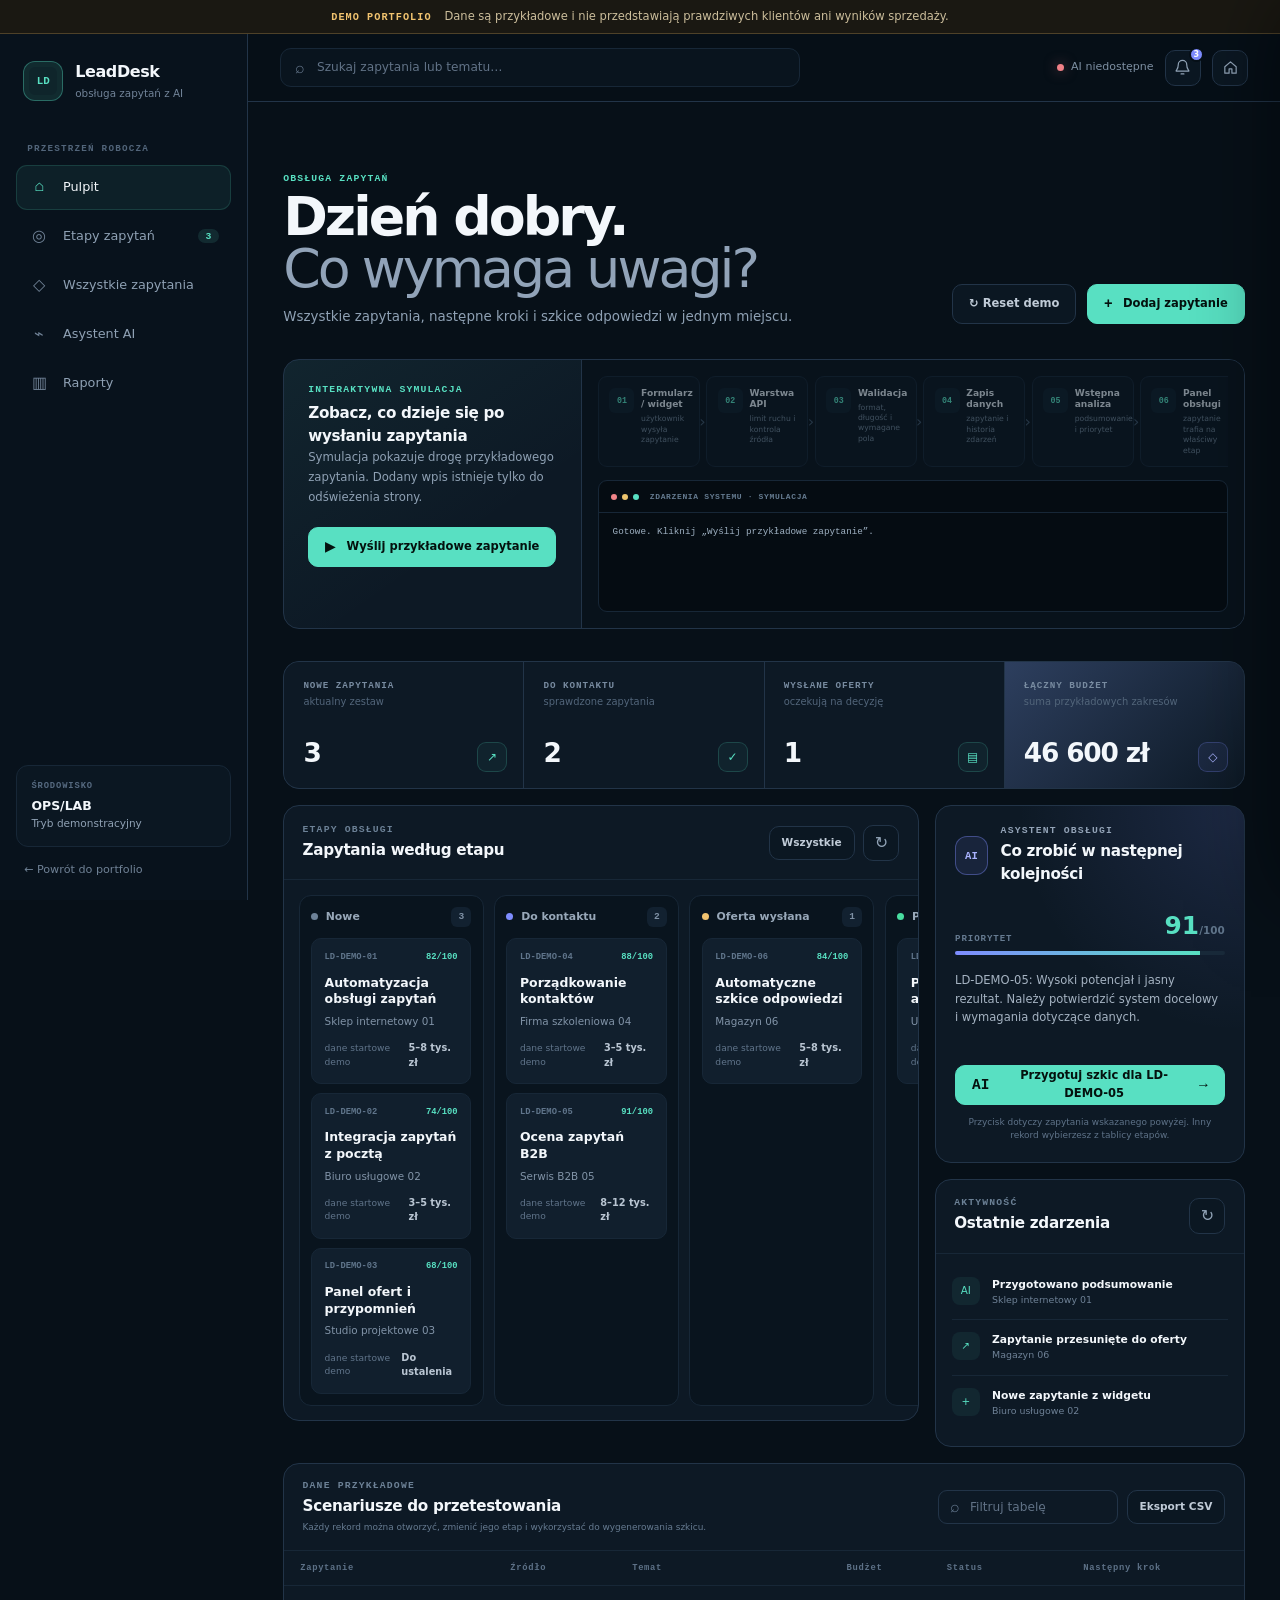
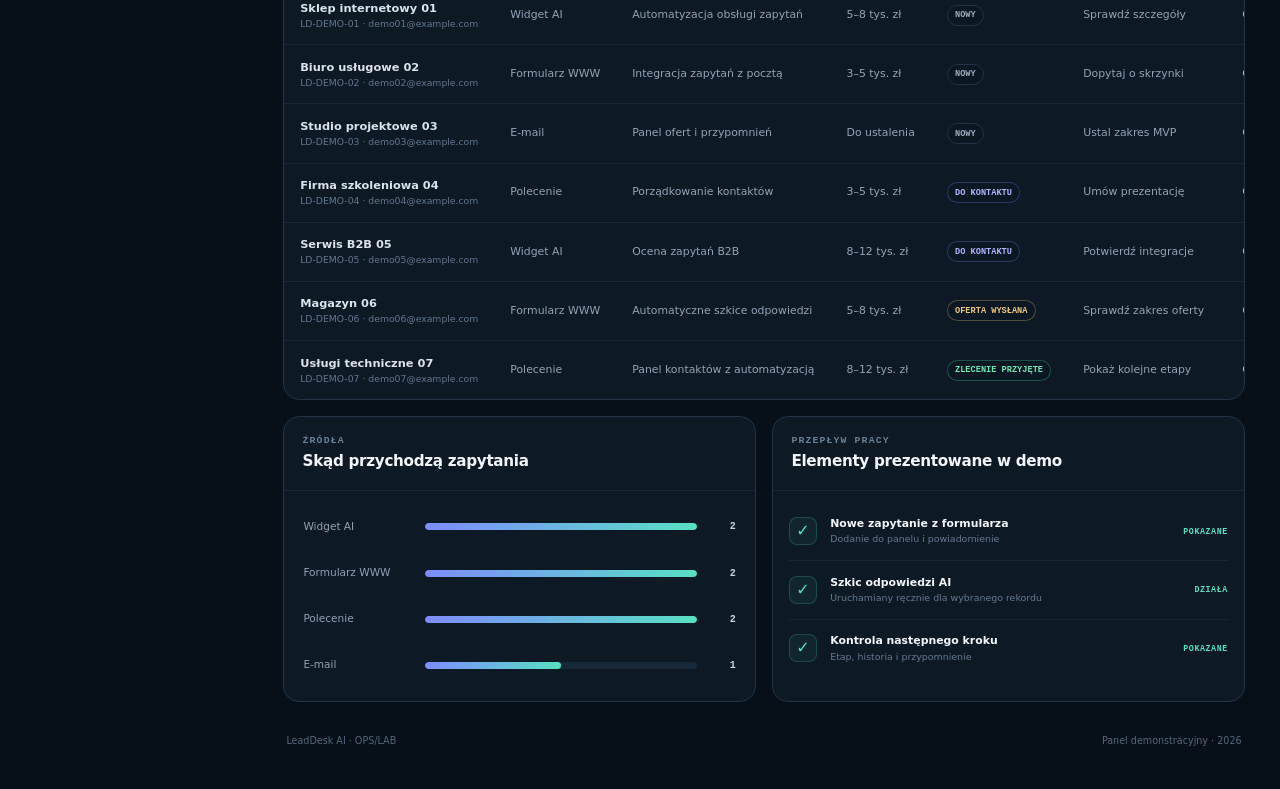
==== commit 66941189: "Publish fully audited LeadDesk demo" ====
--- a/docs/leaddesk/index.html
+++ b/docs/leaddesk/index.html
@@ -8,7 +8,7 @@
   <meta name="description" content="LeadDesk AI — panel do obsługi zapytań, oceny priorytetu i przygotowywania odpowiedzi.">
   <title>LeadDesk AI — obsługa zapytań</title>
   <link rel="icon" type="image/svg+xml" href="data:image/svg+xml,%3Csvg xmlns='http://www.w3.org/2000/svg' viewBox='0 0 64 64'%3E%3Crect width='64' height='64' rx='14' fill='%2308121c'/%3E%3Cpath d='M18 18h28v28H18z' fill='none' stroke='%2358e0c2' stroke-width='4'/%3E%3Cpath d='M25 26v12h8m0-12v12h7' fill='none' stroke='%2358e0c2' stroke-width='4'/%3E%3C/svg%3E">
-  <link rel="stylesheet" href="styles.min.css?v=20260912-8">
+  <link rel="stylesheet" href="styles.min.css?v=20260912-12">
   <meta name="robots" content="index,follow">
   <meta property="og:title" content="LeadDesk AI — interaktywne demo">
   <meta property="og:description" content="Zobacz drogę zapytania od formularza przez walidację i AI do panelu obsługi.">
@@ -24,16 +24,16 @@
       </a>
       <nav aria-label="Panel">
         <p>PRZESTRZEŃ ROBOCZA</p>
-        <a class="is-active" href="#dashboard"><i>⌂</i><span>Dashboard</span></a>
+        <a class="is-active" href="#dashboard"><i>⌂</i><span>Pulpit</span></a>
         <a href="#pipeline"><i>◎</i><span>Etapy zapytań</span><b data-new-count>3</b></a>
         <a href="#leads"><i>◇</i><span>Wszystkie zapytania</span></a>
-        <a href="#automation"><i>⌁</i><span>Automatyzacje</span></a>
+        <a href="#automation"><i>⌁</i><span>Asystent AI</span></a>
         <a href="#reports"><i>▥</i><span>Raporty</span></a>
       </nav>
       <div class="workspace-card">
-        <span>WORKSPACE</span>
-        <strong>OPS/LAB Demo</strong>
-        <small>Administrator</small>
+        <span>ŚRODOWISKO</span>
+        <strong>OPS/LAB</strong>
+        <small>Tryb demonstracyjny</small>
       </div>
       <a class="back-link" href="../">← Powrót do portfolio</a>
     </aside>
@@ -43,7 +43,7 @@
         <button class="menu-button" type="button" aria-label="Otwórz menu">☰</button>
         <label class="global-search"><span>⌕</span><input type="search" placeholder="Szukaj zapytania lub tematu…" aria-label="Szukaj zapytań"></label>
         <div class="top-actions">
-          <span class="system-status"><i></i> System działa</span>
+          <span class="system-status is-checking"><i></i><b data-system-status>Sprawdzam AI…</b></span>
           <div class="top-popover-wrap">
             <button class="icon-button notifications-button" type="button" aria-label="Pokaż ostatnie zdarzenia" aria-expanded="false">
               <svg aria-hidden="true" viewBox="0 0 24 24"><path d="M18 8a6 6 0 0 0-12 0c0 7-3 7-3 9h18c0-2-3-2-3-9M10 21h4"/></svg><b>3</b>
@@ -68,27 +68,27 @@
           <div class="flow-intro">
             <p class="overline">INTERAKTYWNA SYMULACJA</p>
             <h2 id="flow-title">Zobacz, co dzieje się po wysłaniu zapytania</h2>
-            <p>Demo pokazuje kolejne warstwy systemu. Dane nie opuszczają tej karty i po odświeżeniu znikają.</p>
+            <p>Symulacja pokazuje drogę przykładowego zapytania. Dodany wpis istnieje tylko do odświeżenia strony.</p>
             <button class="primary-button run-flow" type="button"><span>▶</span> Wyślij przykładowe zapytanie</button>
           </div>
           <div class="flow-workbench">
             <ol class="flow-stages" aria-label="Przepływ danych">
               <li data-flow-step="form"><i>01</i><span><strong>Formularz / widget</strong><small>użytkownik wysyła zapytanie</small></span></li>
-              <li data-flow-step="api"><i>02</i><span><strong>API na brzegu</strong><small>limit ruchu i kontrola origin</small></span></li>
+              <li data-flow-step="api"><i>02</i><span><strong>Warstwa API</strong><small>limit ruchu i kontrola źródła</small></span></li>
               <li data-flow-step="validation"><i>03</i><span><strong>Walidacja</strong><small>format, długość i wymagane pola</small></span></li>
-              <li data-flow-step="database"><i>04</i><span><strong>Baza D1</strong><small>zapis zapytania i historii zdarzeń</small></span></li>
-              <li data-flow-step="ai"><i>05</i><span><strong>Ocena zapytania AI</strong><small>podsumowanie i priorytet</small></span></li>
+              <li data-flow-step="database"><i>04</i><span><strong>Zapis danych</strong><small>zapytanie i historia zdarzeń</small></span></li>
+              <li data-flow-step="ai"><i>05</i><span><strong>Wstępna analiza</strong><small>podsumowanie i priorytet</small></span></li>
               <li data-flow-step="dashboard"><i>06</i><span><strong>Panel obsługi</strong><small>zapytanie trafia na właściwy etap</small></span></li>
             </ol>
             <div class="flow-console"><div><span></span><span></span><span></span><strong>ZDARZENIA SYSTEMU · SYMULACJA</strong></div><pre data-flow-log aria-live="polite">Gotowe. Kliknij „Wyślij przykładowe zapytanie”.</pre></div>
           </div>
         </section>
 
-        <section class="metrics" aria-label="Podsumowanie lejka">
+        <section class="metrics" aria-label="Podsumowanie zapytań">
           <article><div><span>NOWE ZAPYTANIA</span><small>aktualny zestaw</small></div><strong data-metric="new">0</strong><i class="metric-icon">↗</i></article>
           <article><div><span>DO KONTAKTU</span><small>sprawdzone zapytania</small></div><strong data-metric="qualified">0</strong><i class="metric-icon">✓</i></article>
           <article><div><span>WYSŁANE OFERTY</span><small>oczekują na decyzję</small></div><strong data-metric="offer">0</strong><i class="metric-icon">▤</i></article>
-          <article class="metric-value"><div><span>SZACOWANA WARTOŚĆ</span><small>suma budżetów w danych demo</small></div><strong data-metric="value">0 zł</strong><i class="metric-icon">◇</i></article>
+          <article class="metric-value"><div><span>ŁĄCZNY BUDŻET</span><small>suma przykładowych zakresów</small></div><strong data-metric="value">0 zł</strong><i class="metric-icon">◇</i></article>
         </section>
 
         <section class="dashboard-grid">
@@ -103,7 +103,7 @@
               <div class="focus-score"><span>PRIORYTET</span><strong>82<small>/100</small></strong><div><i style="width:82%"></i></div></div>
               <p data-ai-insight>AI wskazuje zapytanie wymagające uwagi i podpowiada bezpieczny następny krok.</p>
               <button class="primary-button full open-priority" type="button"><span>AI</span> Przygotuj odpowiedź na żywo <span>→</span></button>
-              <small class="privacy-note">AI przygotowuje szkice. Nic nie jest wysyłane automatycznie.</small>
+              <small class="privacy-note">Przycisk dotyczy zapytania wskazanego powyżej. Inny rekord wybierzesz z tablicy etapów.</small>
             </section>
 
             <section class="activity-panel panel" id="activity">
@@ -114,13 +114,13 @@
         </section>
 
         <section class="leads-panel panel" id="leads">
-          <div class="panel-head"><div><p class="overline"><span class="demo-only">DANE FUNKCJONALNE DEMO</span><span class="production-only">BAZA</span></p><h2><span class="demo-only">Przykładowe scenariusze</span><span class="production-only">Wszystkie zapytania</span></h2><small class="demo-dataset-note demo-only">Nie są to prawdziwi klienci ani wyniki sprzedaży.</small></div><div class="panel-tools"><label class="table-filter"><span>⌕</span><input type="search" placeholder="Filtruj tabelę" aria-label="Filtruj tabelę zapytań"></label><button class="compact-button export-demo" type="button">Eksport CSV</button></div></div>
+          <div class="panel-head"><div><p class="overline"><span class="demo-only">DANE PRZYKŁADOWE</span><span class="production-only">BAZA</span></p><h2><span class="demo-only">Scenariusze do przetestowania</span><span class="production-only">Wszystkie zapytania</span></h2><small class="demo-dataset-note demo-only">Każdy rekord można otworzyć, zmienić jego etap i wykorzystać do wygenerowania szkicu.</small></div><div class="panel-tools"><label class="table-filter"><span>⌕</span><input type="search" placeholder="Filtruj tabelę" aria-label="Filtruj tabelę zapytań"></label><button class="compact-button export-demo" type="button">Eksport CSV</button></div></div>
           <div class="table-wrap"><table><thead><tr><th>Zapytanie</th><th>Źródło</th><th>Temat</th><th>Budżet</th><th>Status</th><th>Następny krok</th><th></th></tr></thead><tbody data-lead-table></tbody></table></div>
         </section>
 
         <section class="reports-row" id="reports">
           <article class="panel source-card"><div class="panel-head"><div><p class="overline">ŹRÓDŁA</p><h2>Skąd przychodzą zapytania</h2></div></div><div class="source-chart" data-source-chart></div></article>
-          <article class="panel automation-card"><div class="panel-head"><div><p class="overline">AUTOMATYZACJE</p><h2>Aktywne reguły</h2></div></div><ul><li><i>✓</i><span><strong>Nowe zapytanie z widgetu</strong><small>Zapis + powiadomienie</small></span><b>AKTYWNA</b></li><li><i>✓</i><span><strong>Ocena zapytania przez AI</strong><small>Podsumowanie i priorytet</small></span><b>AKTYWNA</b></li><li><i>✓</i><span><strong>Przypomnienie o odpowiedzi</strong><small>Gdy zapytanie czeka 24 godziny</small></span><b>AKTYWNA</b></li></ul></article>
+          <article class="panel automation-card"><div class="panel-head"><div><p class="overline">PRZEPŁYW PRACY</p><h2>Elementy prezentowane w demo</h2></div></div><ul><li><i>✓</i><span><strong>Nowe zapytanie z formularza</strong><small>Dodanie do panelu i powiadomienie</small></span><b>POKAZANE</b></li><li><i>✓</i><span><strong>Szkic odpowiedzi AI</strong><small>Uruchamiany ręcznie dla wybranego rekordu</small></span><b>DZIAŁA</b></li><li><i>✓</i><span><strong>Kontrola następnego kroku</strong><small>Etap, historia i przypomnienie</small></span><b>POKAZANE</b></li></ul></article>
         </section>
 
         <footer><span>LeadDesk AI · OPS/LAB</span><span>Panel demonstracyjny · 2026</span></footer>
@@ -134,9 +134,9 @@
     <div class="drawer-body">
       <div class="lead-summary"><span class="lead-avatar">LD</span><div><strong data-drawer-company>—</strong><small data-drawer-contact>—</small></div><span class="status-pill" data-drawer-status>—</span></div>
       <section><p class="overline">POTRZEBA</p><h3 data-drawer-topic>—</h3><p data-drawer-message>—</p></section>
-      <dl><div><dt>Źródło</dt><dd data-drawer-source>—</dd></div><div><dt>Budżet</dt><dd data-drawer-budget>—</dd></div><div><dt>Dodano</dt><dd data-drawer-created>—</dd></div><div><dt>Priorytet AI</dt><dd data-drawer-score>—</dd></div></dl>
-      <section class="ai-summary"><p class="overline">PODSUMOWANIE AI</p><p data-drawer-summary>—</p></section>
-      <section class="draft-box" hidden><div><p class="overline">SZKIC ODPOWIEDZI · NIE WYSŁANO <span class="ai-live-badge" data-ai-draft-source></span></p><button class="copy-draft" type="button">Kopiuj</button></div><strong data-draft-subject></strong><p data-draft-body></p></section>
+      <dl><div><dt>Źródło</dt><dd data-drawer-source>—</dd></div><div><dt>Budżet</dt><dd data-drawer-budget>—</dd></div><div><dt>Dodano</dt><dd data-drawer-created>—</dd></div><div><dt>Priorytet</dt><dd data-drawer-score>—</dd></div></dl>
+      <section class="ai-summary"><p class="overline">WSTĘPNA ANALIZA</p><p data-drawer-summary>—</p></section>
+      <section class="draft-box" hidden><div><p class="overline">SZKIC AI · NIE WYSŁANO <span class="ai-live-badge" data-ai-draft-source></span></p><button class="copy-draft" type="button">Kopiuj</button></div><strong data-draft-subject></strong><p data-draft-body></p></section>
       <label class="status-select">Zmień etap<select data-status-select><option value="new">Nowy</option><option value="qualified">Do kontaktu</option><option value="offer">Oferta wysłana</option><option value="won">Zlecenie przyjęte</option><option value="lost">Odrzucone</option></select></label>
     </div>
     <footer><button class="secondary-button create-offer" type="button">Podgląd oferty</button><button class="primary-button generate-draft" type="button"><span>AI</span> Przygotuj szkic</button></footer>
@@ -146,7 +146,7 @@
     <form method="dialog" class="modal-card" data-lead-form>
       <header><div><p class="overline">NOWE ZAPYTANIE</p><h2>Dodaj zapytanie demonstracyjne</h2></div><button class="icon-button close-lead-modal" type="button" aria-label="Zamknij">×</button></header>
       <div class="form-grid"><label>Nazwa scenariusza<input name="name" value="Własny scenariusz demo" required></label><label>E-mail<input name="email" type="email" value="demo@example.com" required></label><label class="wide">Temat<input name="topic" value="Automatyzacja obsługi zapytań" required></label><label>Budżet<select name="budget"><option>3–5 tys. zł</option><option>5–8 tys. zł</option><option>Do ustalenia</option></select></label><label>Źródło<select name="source"><option>Widget AI</option><option>Formularz WWW</option><option>E-mail</option></select></label><label class="wide">Opis<textarea name="message" rows="4" required>Potrzebujemy uporządkować obsługę zapytań ze strony.</textarea></label></div>
-      <p class="modal-note">W publicznym demo wpisy pozostają wyłącznie w pamięci bieżącej karty.</p>
+      <p class="modal-note">Dodany wpis działa tylko do odświeżenia strony. Do modelu AI trafi dopiero po kliknięciu „Przygotuj szkic”.</p>
       <footer><button class="secondary-button close-lead-modal" type="button">Anuluj</button><button class="primary-button" type="submit">Dodaj zapytanie</button></footer>
     </form>
   </dialog>
@@ -160,6 +160,6 @@
   </section>
 
   <div class="toast" role="status" aria-live="polite"></div>
-  <script src="app.min.js?v=20260912-8"></script>
+  <script src="app.min.js?v=20260912-12"></script>
 </body>
 </html>
--- a/docs/leaddesk/styles.min.css
+++ b/docs/leaddesk/styles.min.css
@@ -1,2 +1,2 @@
 /* LeadDesk AI demonstration interface. Copyright 2026 OPS/LAB. All rights reserved. */
-:root{--bg: #071018;--bg-2: #0a141f;--surface: #0d1925;--surface-2: #111f2d;--line: #223448;--line-soft: #172737;--text: #f3f7fb;--muted: #8fa1b4;--accent: #58e0c2;--accent-2: #7e8cff;--warning: #f1c36f;--danger: #ff8087;--radius: 16px;--sidebar: 248px;color-scheme:dark;font-family:Inter,ui-sans-serif,system-ui,-apple-system,BlinkMacSystemFont,Segoe UI,sans-serif;font-synthesis:none}*{box-sizing:border-box}[hidden]{display:none!important}html{scroll-behavior:smooth}body{margin:0;background:var(--bg);color:var(--text);line-height:1.5}button,input,textarea,select{font:inherit}button,a{-webkit-tap-highlight-color:transparent}button{color:inherit}a{color:inherit;text-decoration:none}.skip-link{position:fixed;z-index:9999;top:8px;left:8px;padding:.7rem 1rem;background:var(--accent);color:#04110d;transform:translateY(-150%)}.skip-link:focus{transform:translateY(0)}.demo-banner{min-height:34px;padding:.45rem 1rem;display:none;align-items:center;justify-content:center;gap:.8rem;position:sticky;top:0;z-index:60;border-bottom:1px solid rgba(241,195,111,.24);background:#1a1812;color:#cbbd9b;font-size:.72rem}.demo-banner strong{color:var(--warning);font:800 .64rem ui-monospace,SFMono-Regular,Menlo,monospace;letter-spacing:.1em}html[data-mode=demo] .demo-banner{display:flex}html[data-mode=demo] .production-only,html[data-mode=production] .demo-only{display:none!important}.app-shell{min-height:100vh;display:grid;grid-template-columns:var(--sidebar) minmax(0,1fr)}.sidebar{position:sticky;top:0;z-index:50;height:100vh;padding:1.35rem 1rem;display:flex;flex-direction:column;border-right:1px solid var(--line);background:#08121c}html[data-mode=demo] .sidebar{top:34px;height:calc(100vh - 34px)}.product-logo{padding:.3rem .45rem 1.7rem;display:flex;align-items:center;gap:.75rem}.product-logo>span:last-child{min-width:0}.product-logo strong,.product-logo small{display:block}.product-logo strong{font-size:1rem;letter-spacing:-.025em}.product-logo small{margin-top:.1rem;color:#718398;font-size:.65rem}.logo-mark{width:40px;height:40px;flex:0 0 auto;display:grid;place-items:center;border:1px solid rgba(88,224,194,.38);border-radius:12px;background:#58e0c217;color:var(--accent);font:800 .68rem ui-monospace,SFMono-Regular,Menlo,monospace;box-shadow:inset 0 0 0 5px #58e0c206}.sidebar nav>p{margin:.9rem .7rem .65rem;color:#52657a;font:800 .58rem ui-monospace,SFMono-Regular,Menlo,monospace;letter-spacing:.13em}.sidebar nav a{min-height:45px;margin-bottom:.25rem;padding:0 .7rem;display:flex;align-items:center;gap:.8rem;border:1px solid transparent;border-radius:11px;color:#8fa1b4;font-size:.8rem;transition:.15s ease}.sidebar nav a i{width:22px;color:#6f8195;font: 1rem ui-monospace,SFMono-Regular,Menlo,monospace;text-align:center}.sidebar nav a b{min-width:21px;margin-left:auto;padding:.1rem .35rem;border-radius:20px;background:#58e0c21f;color:var(--accent);font:800 .61rem ui-monospace,SFMono-Regular,Menlo,monospace;text-align:center}.sidebar nav a:hover,.sidebar nav a.is-active{border-color:#58e0c226;background:#58e0c212;color:var(--text)}.sidebar nav a.is-active i{color:var(--accent)}.workspace-card{margin-top:auto;padding:.9rem;border:1px solid var(--line-soft);border-radius:12px;background:#0b1722}.workspace-card span,.workspace-card strong,.workspace-card small{display:block}.workspace-card span{color:#566a80;font:800 .55rem ui-monospace,SFMono-Regular,Menlo,monospace;letter-spacing:.1em}.workspace-card strong{margin-top:.4rem;font-size:.78rem}.workspace-card small{color:var(--muted);font-size:.66rem}.back-link{margin:.9rem .5rem 0;color:#6f8195;font-size:.7rem}.back-link:hover{color:var(--accent)}main{min-width:0}.topbar{height:68px;padding:0 clamp(1rem,3vw,2rem);display:flex;align-items:center;gap:1rem;position:sticky;top:0;z-index:40;border-bottom:1px solid var(--line);background:#071018e8;backdrop-filter:blur(14px)}html[data-mode=demo] .topbar{top:34px}.menu-button{display:none;border:0;background:transparent;cursor:pointer}.global-search{width:min(520px,48vw);min-height:39px;display:flex;align-items:center;gap:.65rem;padding:0 .85rem;border:1px solid var(--line-soft);border-radius:11px;background:#09141e;color:#64768b}.global-search input,.table-filter input{width:100%;border:0;outline:0;background:transparent;color:var(--text);font-size:.76rem}.global-search input::placeholder,.table-filter input::placeholder{color:#617286}.top-actions{margin-left:auto;display:flex;align-items:center;gap:.7rem}.system-status{display:flex;align-items:center;gap:.45rem;color:#7e90a3;font-size:.69rem}.system-status i{width:7px;height:7px;border-radius:50%;background:#45d99e;box-shadow:0 0 13px #45d99ea6}.icon-button,.avatar-button{position:relative;border:1px solid var(--line);background:#0b1722;cursor:pointer}.icon-button{width:36px;height:36px;display:grid;place-items:center;border-radius:10px;color:#91a3b6}.icon-button:hover{border-color:#3a526a;color:var(--text)}.icon-button b{position:absolute;top:-4px;right:-4px;min-width:15px;height:15px;display:grid;place-items:center;border:2px solid var(--bg);border-radius:50%;background:var(--accent-2);color:#fff;font-size:.5rem}.icon-button svg{width:17px;height:17px;fill:none;stroke:currentColor;stroke-width:1.7;stroke-linecap:round;stroke-linejoin:round}.avatar-button{width:36px;height:36px;border-radius:50%;color:var(--accent);font:800 .66rem ui-monospace,SFMono-Regular,Menlo,monospace}.top-popover-wrap{position:relative}.top-popover{width:290px;position:absolute;z-index:120;top:calc(100% + .65rem);right:0;overflow:hidden;border:1px solid var(--line);border-radius:12px;background:#0b1722;box-shadow:0 22px 60px #0000007a}.top-popover>header{padding:.75rem .85rem;display:flex;align-items:center;justify-content:space-between;border-bottom:1px solid var(--line-soft)}.top-popover>header strong{font-size:.7rem}.top-popover>header small{color:var(--accent);font:800 .52rem ui-monospace,SFMono-Regular,Menlo,monospace;letter-spacing:.08em}.top-popover>a{padding:.7rem .85rem;display:block;border-top:1px solid var(--line-soft);color:var(--accent);font-size:.61rem}.notification-item{padding:.7rem .85rem;display:grid;grid-template-columns:27px 1fr;gap:.6rem;border-bottom:1px solid var(--line-soft)}.notification-item:last-child{border-bottom:0}.notification-item i{width:27px;height:27px;display:grid;place-items:center;border-radius:7px;background:#58e0c214;color:var(--accent);font-style:normal;font-size:.55rem}.notification-item strong,.notification-item small{display:block}.notification-item strong{font-size:.63rem}.notification-item small{margin-top:.12rem;color:#667a8f;font-size:.54rem}.account-popover{width:210px}.logout-button{width:calc(100% - 1.4rem);min-height:36px;margin:.7rem;border:1px solid var(--line);border-radius:8px;background:#0e1c28;color:#c8d2dd;cursor:pointer;font-size:.65rem}.logout-button:hover{border-color:var(--danger);color:#ffb1b5}[data-mode=demo] .account-wrap,[data-mode=production] .demo-home-button{display:none}.content{max-width:1600px;margin:0 auto;padding:clamp(1.2rem,3vw,2.2rem)}.page-head{min-height:190px;display:flex;align-items:flex-end;justify-content:space-between;gap:2rem}.overline{margin:0 0 .45rem;color:var(--accent);font:800 .61rem ui-monospace,SFMono-Regular,Menlo,monospace;letter-spacing:.12em}.page-head h1{margin:0;font-size:clamp(2.2rem,4.2vw,4rem);line-height:.96;letter-spacing:-.055em}.page-head h1 em{color:#91a3b8;font-style:normal;font-weight:450}.page-head>div>p:last-child{margin:.8rem 0 0;color:var(--muted);font-size:.84rem}.page-actions{display:flex;gap:.65rem;padding-bottom:.2rem}.primary-button,.secondary-button,.compact-button{min-height:40px;padding:0 1rem;display:inline-flex;align-items:center;justify-content:center;gap:.65rem;border-radius:10px;font-size:.72rem;font-weight:800;cursor:pointer}.primary-button{border:1px solid var(--accent);background:var(--accent);color:#04110e}.primary-button:hover{background:#70ebd0}.primary-button span{font:900 .9rem ui-monospace,SFMono-Regular,Menlo,monospace}.secondary-button,.compact-button{border:1px solid var(--line);background:#0b1722;color:#c0cbd7}.secondary-button:hover,.compact-button:hover{border-color:#40566e;color:#fff}.compact-button{min-height:34px;padding:0 .75rem;font-size:.66rem}.full{width:100%}.metrics{margin:2rem 0 1rem;display:grid;grid-template-columns:repeat(4,1fr);gap:1px;border:1px solid var(--line);background:var(--line);border-radius:var(--radius);overflow:hidden}.metrics article{min-height:126px;padding:1.1rem 1.2rem;position:relative;background:var(--surface)}.metrics article>div span,.metrics article>div small{display:block}.metrics article>div span{color:#788ba0;font:800 .58rem ui-monospace,SFMono-Regular,Menlo,monospace;letter-spacing:.1em}.metrics article>div small{margin-top:.25rem;color:#52657a;font-size:.62rem}.metrics strong{position:absolute;left:1.2rem;bottom:1rem;font-size:1.65rem;letter-spacing:-.045em}.metric-icon{position:absolute;right:1rem;bottom:1rem;width:30px;height:30px;display:grid;place-items:center;border:1px solid rgba(88,224,194,.19);border-radius:9px;background:#58e0c20d;color:var(--accent);font-style:normal;font-size:.75rem}.metric-value{background:linear-gradient(135deg,rgba(126,140,255,.12),var(--surface))!important}.metric-value .metric-icon{border-color:#7e8cff40;background:#7e8cff14;color:#aab3ff}.panel{border:1px solid var(--line);border-radius:var(--radius);background:var(--surface);overflow:hidden}.demo-flow{margin:2rem 0 1rem;display:grid;grid-template-columns:minmax(250px,.72fr) minmax(520px,1.6fr)}[data-mode=production] .demo-flow,[data-mode=production] .reset-demo{display:none}.flow-intro{padding:1.5rem;border-right:1px solid var(--line);background:linear-gradient(145deg,rgba(88,224,194,.06),transparent 65%)}.flow-intro h2{max-width:430px;margin:.45rem 0 .7rem;font-size:clamp(1.35rem,2vw,2rem);letter-spacing:-.045em}.flow-intro>p:not(.overline){max-width:470px;margin:0 0 1.2rem;color:var(--muted);font-size:.73rem;line-height:1.7}.flow-workbench{min-width:0;padding:1rem;display:grid;grid-template-rows:auto 1fr;gap:.8rem;background:#08121b}.flow-stages{margin:0;padding:0;display:grid;grid-template-columns:repeat(6,minmax(102px,1fr));gap:.4rem;list-style:none;overflow-x:auto}.flow-stages li{min-width:102px;padding:.65rem;position:relative;display:grid;grid-template-columns:25px 1fr;gap:.42rem;border:1px solid var(--line-soft);border-radius:9px;background:#0c1722;opacity:.55;transition:opacity .2s ease,border-color .2s ease,transform .2s ease,background .2s ease}.flow-stages li:not(:last-child):after{content:"\203a";position:absolute;z-index:2;top:50%;right:-.42rem;color:#3d5368;transform:translateY(-50%)}.flow-stages li.is-active{border-color:var(--accent);background:#58e0c214;opacity:1;transform:translateY(-2px)}.flow-stages li.is-done{border-color:#58e0c247;opacity:.85}.flow-stages i{width:25px;height:25px;display:grid;place-items:center;border-radius:6px;background:#101f2c;color:var(--accent);font:800 .52rem ui-monospace,SFMono-Regular,Menlo,monospace;font-style:normal}.flow-stages strong,.flow-stages small{display:block}.flow-stages strong{color:#dce6ee;font-size:.57rem;line-height:1.3}.flow-stages small{margin-top:.2rem;color:#6e8295;font-size:.48rem;line-height:1.35}.flow-console{min-height:132px;overflow:hidden;border:1px solid var(--line-soft);border-radius:9px;background:#050c12}.flow-console>div{height:32px;padding:0 .75rem;display:flex;align-items:center;gap:.3rem;border-bottom:1px solid var(--line-soft)}.flow-console>div span{width:6px;height:6px;border-radius:50%;background:#31475a}.flow-console>div span:first-child{background:#f08488}.flow-console>div span:nth-child(2){background:#ecc46d}.flow-console>div span:nth-child(3){background:#58e0c2}.flow-console>div strong{margin-left:.4rem;color:#657b90;font:800 .5rem ui-monospace,SFMono-Regular,Menlo,monospace;letter-spacing:.08em}.flow-console pre{margin:0;padding:.7rem .85rem;color:#9eb0c1;font:.58rem/1.65 ui-monospace,SFMono-Regular,Menlo,monospace;white-space:pre-wrap}.panel-head{min-height:74px;padding:1rem 1.15rem;display:flex;align-items:center;justify-content:space-between;gap:1rem;border-bottom:1px solid var(--line-soft)}.panel-head .overline{margin-bottom:.25rem;color:#6c8196}.panel h2{margin:0;font-size:.95rem;letter-spacing:-.02em}.demo-dataset-note{margin-top:.2rem;display:block;color:#667b91;font-size:.56rem}.panel-tools{display:flex;align-items:center;gap:.55rem}.dashboard-grid{display:grid;grid-template-columns:minmax(0,1.9fr) minmax(310px,.72fr);gap:1rem;align-items:start}.pipeline-board{min-height:520px;padding:.9rem;display:grid;grid-template-columns:repeat(4,minmax(185px,1fr));gap:.65rem;overflow-x:auto}.pipeline-column{min-width:185px;padding:.7rem;border:1px solid var(--line-soft);border-radius:12px;background:#09141e}.column-head{margin-bottom:.7rem;display:flex;align-items:center;justify-content:space-between}.column-head span{display:flex;align-items:center;gap:.5rem;color:#98a8b9;font-size:.68rem;font-weight:800}.column-head span i{width:7px;height:7px;border-radius:50%;background:#6d8298}.pipeline-column[data-status=qualified] .column-head span i{background:var(--accent-2)}.pipeline-column[data-status=offer] .column-head span i{background:var(--warning)}.pipeline-column[data-status=won] .column-head span i{background:#48dda0}.column-head b{min-width:20px;height:20px;display:grid;place-items:center;border-radius:6px;background:#122130;color:#7f91a5;font:700 .6rem ui-monospace,SFMono-Regular,Menlo,monospace}.column-cards{display:grid;gap:.55rem}.lead-card{padding:.8rem;border:1px solid var(--line-soft);border-radius:10px;background:var(--surface-2);cursor:pointer;transition:transform .15s ease,border-color .15s ease}.lead-card:hover{transform:translateY(-2px);border-color:#3b526b}.lead-card-top{display:flex;justify-content:space-between;gap:.5rem;color:#60758b;font:700 .55rem ui-monospace,SFMono-Regular,Menlo,monospace}.lead-card-top b{color:var(--accent);font-weight:800}.lead-card h3{margin:.8rem 0 .35rem;font-size:.78rem;line-height:1.35}.lead-card p{margin:0;color:#8193a7;font-size:.65rem;line-height:1.45}.lead-card footer{margin-top:.75rem;display:flex;align-items:center;justify-content:space-between;color:#60748a;font-size:.57rem}.lead-card footer strong{color:#b9c5d2;font-size:.61rem}.empty-column{padding:1.1rem .6rem;border:1px dashed #203246;border-radius:10px;color:#52677d;font-size:.64rem;text-align:center}.insights-column{display:grid;gap:1rem}.ai-insight{padding:1.2rem;background:radial-gradient(circle at 100% 0,rgba(126,140,255,.14),transparent 48%),var(--surface)}.ai-insight-head{display:flex;align-items:center;gap:.8rem}.ai-insight-head .overline{margin-bottom:.25rem;color:#92a2b6}.ai-badge{width:39px;height:39px;display:grid;place-items:center;border:1px solid rgba(126,140,255,.4);border-radius:12px;background:#7e8cff1a;color:#aab3ff;font:900 .66rem ui-monospace,SFMono-Regular,Menlo,monospace}.focus-score{margin:1.3rem 0 1rem;display:grid;grid-template-columns:1fr auto;align-items:end}.focus-score>span{color:#667b91;font:800 .57rem ui-monospace,SFMono-Regular,Menlo,monospace;letter-spacing:.1em}.focus-score strong{color:var(--accent);font-size:1.55rem}.focus-score strong small{color:#60758b;font-size:.65rem}.focus-score>div{grid-column:1 / -1;height:4px;margin-top:.45rem;overflow:hidden;border-radius:4px;background:#192a3a}.focus-score>div i{height:100%;display:block;background:linear-gradient(90deg,var(--accent-2),var(--accent))}.ai-insight>p{min-height:82px;color:#a5b3c2;font-size:.72rem;line-height:1.6}.privacy-note{margin-top:.7rem;display:block;color:#5e7288;font-size:.56rem;text-align:center}.activity-list{margin:0;padding:.7rem 1rem 1rem;list-style:none}.activity-list li{padding:.75rem 0;display:grid;grid-template-columns:29px 1fr;gap:.7rem;border-bottom:1px solid var(--line-soft)}.activity-list li:last-child{border-bottom:0}.activity-list i{width:28px;height:28px;display:grid;place-items:center;border-radius:8px;background:#58e0c212;color:var(--accent);font-style:normal;font-size:.65rem}.activity-list strong,.activity-list span{display:block}.activity-list strong{font-size:.67rem}.activity-list span{color:#6f8297;font-size:.59rem}.leads-panel{margin-top:1rem}.table-filter{width:180px;min-height:34px;padding:0 .7rem;display:flex;align-items:center;gap:.5rem;border:1px solid var(--line);border-radius:9px;color:#64788e}.table-wrap{overflow-x:auto}table{width:100%;border-collapse:collapse;font-size:.68rem;white-space:nowrap}th{padding:.75rem 1rem;border-bottom:1px solid var(--line-soft);color:#5d7187;font:800 .55rem ui-monospace,SFMono-Regular,Menlo,monospace;letter-spacing:.08em;text-align:left}td{padding:.85rem 1rem;border-bottom:1px solid var(--line-soft);color:#93a4b6}tbody tr:last-child td{border-bottom:0}tbody tr:hover{background:#58e0c206}td strong,td small{display:block}td strong{color:#dbe3ec;font-size:.71rem}td small{color:#63778d;font-size:.58rem}.row-button{border:0;background:transparent;color:var(--accent);cursor:pointer}.status-pill{padding:.28rem .45rem;display:inline-flex;align-items:center;border:1px solid var(--line);border-radius:20px;background:#0b1722;color:#9cacbd;font:800 .54rem ui-monospace,SFMono-Regular,Menlo,monospace;text-transform:uppercase}.status-pill[data-status=qualified]{border-color:#7e8cff47;color:#adb6ff}.status-pill[data-status=offer]{border-color:#f1c36f4d;color:#ecc77f}.status-pill[data-status=won]{border-color:#45d99e4d;color:#70e7b1}.status-pill[data-status=lost]{border-color:#ff808740;color:#ee989d}.reports-row{margin-top:1rem;display:grid;grid-template-columns:1fr 1fr;gap:1rem}.source-chart{min-height:210px;padding:1.2rem;display:grid;gap:.8rem}.source-row{display:grid;grid-template-columns:110px 1fr 28px;gap:.7rem;align-items:center;color:#91a2b4;font-size:.66rem}.source-bar{height:7px;overflow:hidden;border-radius:7px;background:#172838}.source-bar i{height:100%;display:block;border-radius:inherit;background:linear-gradient(90deg,var(--accent-2),var(--accent))}.source-row b{color:#cbd4dd;font:800 .63rem ui-monospace,SFMono-Regular,Menlo,monospace;text-align:right}.automation-card ul{margin:0;padding:.7rem 1rem 1rem;list-style:none}.automation-card li{padding:.85rem 0;display:grid;grid-template-columns:30px 1fr auto;gap:.7rem;align-items:center;border-bottom:1px solid var(--line-soft)}.automation-card li:last-child{border-bottom:0}.automation-card li>i{width:28px;height:28px;display:grid;place-items:center;border:1px solid rgba(88,224,194,.2);border-radius:8px;background:#58e0c20f;color:var(--accent);font-style:normal}.automation-card li strong,.automation-card li small{display:block}.automation-card li strong{font-size:.68rem}.automation-card li small{color:#667a90;font-size:.59rem}.automation-card li b{color:var(--accent);font:800 .52rem ui-monospace,SFMono-Regular,Menlo,monospace;letter-spacing:.07em}.content>footer{padding:2rem .2rem .3rem;display:flex;justify-content:space-between;color:#53677d;font-size:.6rem}.drawer-backdrop{position:fixed;inset:0;z-index:79;visibility:hidden;background:#02060aad;opacity:0;transition:.2s ease}.drawer-backdrop.is-open{visibility:visible;opacity:1}.lead-drawer{width:min(500px,100%);height:100vh;position:fixed;z-index:80;top:0;right:0;display:grid;grid-template-rows:auto 1fr auto;border-left:1px solid var(--line);background:#09131e;box-shadow:-25px 0 80px #00000080;transform:translate(105%);transition:transform .25s ease}.lead-drawer.is-open{transform:translate(0)}.lead-drawer>header{min-height:78px;padding:1rem 1.3rem;display:flex;align-items:center;justify-content:space-between;border-bottom:1px solid var(--line)}.lead-drawer h2{margin:0;font-size:1rem}.drawer-body{padding:1.2rem;overflow-y:auto}.lead-summary{padding:1rem;display:flex;align-items:center;gap:.8rem;border:1px solid var(--line);border-radius:13px;background:var(--surface)}.lead-avatar{width:38px;height:38px;display:grid;place-items:center;border-radius:10px;background:#58e0c217;color:var(--accent);font:800 .62rem ui-monospace,SFMono-Regular,Menlo,monospace}.lead-summary>div{min-width:0;flex:1}.lead-summary strong,.lead-summary small{display:block;overflow:hidden;text-overflow:ellipsis;white-space:nowrap}.lead-summary strong{font-size:.76rem}.lead-summary small{color:#71859a;font-size:.6rem}.drawer-body>section{margin-top:1rem;padding:1rem;border:1px solid var(--line-soft);border-radius:12px}.drawer-body>section h3{margin:.45rem 0 .65rem;font-size:.9rem}.drawer-body>section>p:last-child{margin-bottom:0;color:#98a8b9;font-size:.7rem;line-height:1.65}.drawer-body dl{margin:1rem 0 0;display:grid;grid-template-columns:1fr 1fr;border:1px solid var(--line-soft);border-radius:12px;overflow:hidden}.drawer-body dl div{padding:.8rem;border-right:1px solid var(--line-soft);border-bottom:1px solid var(--line-soft)}.drawer-body dl div:nth-child(2n){border-right:0}.drawer-body dl div:nth-child(n+3){border-bottom:0}.drawer-body dt{color:#5e7389;font:800 .52rem ui-monospace,SFMono-Regular,Menlo,monospace;text-transform:uppercase}.drawer-body dd{margin:.35rem 0 0;color:#c4cfda;font-size:.68rem}.ai-summary{border-color:#7e8cff38!important;background:#7e8cff0b}.ai-summary .overline{color:#aab3ff}.draft-box{border-color:#58e0c240!important;background:#58e0c209}.draft-box>div{display:flex;align-items:center;justify-content:space-between}.draft-box .overline{margin:0}.ai-live-badge{margin-left:.45rem;padding:.16rem .35rem;border:1px solid rgba(88,224,194,.34);border-radius:999px;color:var(--accent);font-size:.48rem;letter-spacing:.08em;vertical-align:middle}.draft-box strong{margin-top:.8rem;display:block;font-size:.75rem}.draft-box button{border:0;background:transparent;color:var(--accent);font-size:.6rem;cursor:pointer}.status-select{margin-top:1rem;padding:.85rem 1rem;display:flex;align-items:center;justify-content:space-between;gap:1rem;border:1px solid var(--line-soft);border-radius:12px;color:#74899f;font-size:.65rem}.status-select select{padding:.4rem .55rem;border:1px solid var(--line);border-radius:8px;background:#0c1925;color:var(--text);font-size:.65rem}.lead-drawer>footer{padding:1rem 1.2rem;display:grid;grid-template-columns:1fr 1fr;gap:.7rem;border-top:1px solid var(--line)}dialog{width:min(680px,calc(100% - 2rem));padding:0;border:1px solid var(--line);border-radius:16px;background:#0a151f;color:var(--text);box-shadow:0 40px 120px #000000b8}dialog::backdrop{background:#02060acc;backdrop-filter:blur(5px)}.modal-card>header{padding:1.2rem;display:flex;justify-content:space-between;border-bottom:1px solid var(--line)}.modal-card h2{margin:0;font-size:1.1rem}.form-grid{padding:1.2rem;display:grid;grid-template-columns:1fr 1fr;gap:.9rem}.form-grid label{color:#8b9db0;font-size:.65rem}.form-grid label.wide{grid-column:1 / -1}.form-grid input,.form-grid textarea,.form-grid select,.auth-card input{width:100%;margin-top:.35rem;padding:.7rem .75rem;border:1px solid var(--line);border-radius:9px;outline:0;background:#08131d;color:var(--text);font-size:.72rem}.form-grid input:focus,.form-grid textarea:focus,.form-grid select:focus,.auth-card input:focus{border-color:var(--accent)}.modal-note{margin:0 1.2rem;padding:.7rem .8rem;border:1px dashed #2c4156;color:#75899e;font-size:.6rem}.modal-card>footer{padding:1rem 1.2rem;display:flex;justify-content:flex-end;gap:.6rem}.offer-modal{width:min(820px,calc(100% - 2rem))}.offer-sheet{background:#f5f6f8;color:#18202b}.offer-sheet>header{padding:1.5rem 1.7rem;display:flex;align-items:center;justify-content:space-between;border-bottom:1px solid #d8dde4}.offer-sheet>header div span,.offer-sheet>header div strong{display:block}.offer-sheet>header span{color:#087d68;font:900 .65rem ui-monospace,SFMono-Regular,Menlo,monospace}.offer-sheet>header strong{margin-top:.2rem;font-size:.72rem;letter-spacing:.08em}.offer-sheet .icon-button{border-color:#cbd2dc;background:transparent;color:#465261}.offer-id{margin:2rem 1.7rem .5rem;color:#687483;font:700 .62rem ui-monospace,SFMono-Regular,Menlo,monospace}.offer-sheet h2{margin:0 1.7rem;font-size:2rem;letter-spacing:-.045em}.offer-sheet>p:not(.offer-id){margin:.8rem 1.7rem;color:#596676;font-size:.82rem}.offer-grid{margin:1.7rem;display:grid;grid-template-columns:1fr 1fr;border:1px solid #d5dbe3}.offer-grid section{min-height:190px;padding:1.2rem}.offer-grid section+section{border-left:1px solid #d5dbe3}.offer-grid span{color:#087d68;font:800 .6rem ui-monospace,SFMono-Regular,Menlo,monospace;letter-spacing:.08em}.offer-grid ul{padding-left:1.2rem;color:#445160;font-size:.75rem;line-height:1.9}.offer-grid p{color:#566372;font-size:.76rem}.offer-sheet>footer{padding:1rem 1.7rem 1.6rem;display:flex;align-items:center;justify-content:space-between;gap:1rem}.offer-sheet>footer p{color:#788391;font-size:.6rem}.auth-screen{position:fixed;inset:0;z-index:200;display:grid;place-items:center;padding:1rem;background:radial-gradient(circle at 50% 30%,rgba(88,224,194,.09),transparent 35%),var(--bg)}.auth-card{width:min(410px,100%);padding:2rem;border:1px solid var(--line);border-radius:18px;background:var(--surface);box-shadow:0 35px 100px #00000080}.auth-card h1{margin:1rem 0 .6rem;font-size:1.7rem;letter-spacing:-.04em}.auth-card>p:not(.overline){color:var(--muted);font-size:.72rem}.auth-card label{margin:1.4rem 0 .8rem;display:block;color:#92a4b7;font-size:.65rem}.auth-error{min-height:1.2rem;margin-top:.7rem;display:block;color:var(--danger);font-size:.65rem}.toast{max-width:min(420px,calc(100% - 2rem));padding:.75rem 1rem;position:fixed;z-index:300;right:1rem;bottom:1rem;visibility:hidden;border:1px solid rgba(88,224,194,.3);border-radius:11px;background:#0e1c28;color:#cfdae4;box-shadow:0 15px 50px #0006;opacity:0;transform:translateY(10px);transition:.2s ease;font-size:.7rem}.toast.is-visible{visibility:visible;opacity:1;transform:translateY(0)}@media(max-width:1180px){:root{--sidebar: 210px}.demo-flow{grid-template-columns:1fr}.flow-intro{border-right:0;border-bottom:1px solid var(--line)}.dashboard-grid{grid-template-columns:1fr}.insights-column{grid-template-columns:1fr 1fr}.pipeline-board{min-height:450px}}@media(max-width:850px){.app-shell{grid-template-columns:1fr}.sidebar{width:min(280px,84vw);position:fixed;top:0!important;left:0;z-index:100;transform:translate(-105%);transition:transform .2s ease}.sidebar.is-open{transform:translate(0)}.menu-button{display:block}.metrics{grid-template-columns:repeat(2,1fr)}.reports-row,.insights-column{grid-template-columns:1fr}.page-head{align-items:flex-start;flex-direction:column}.global-search{width:min(420px,55vw)}}@media(max-width:560px){.demo-banner{align-items:flex-start;flex-direction:column;gap:.1rem;position:static}.topbar{top:0!important;padding-inline:.8rem}.global-search{flex:1;width:auto}.system-status,.top-actions .icon-button{display:none}.content{padding:1rem}.flow-intro{padding:1.1rem}.flow-workbench{padding:.75rem}.flow-stages{grid-template-columns:repeat(6,130px)}.page-head{min-height:230px}.page-head h1{font-size:2.65rem}.page-actions{width:100%}.page-actions button{flex:1}.metrics{grid-template-columns:1fr}.metrics article{min-height:105px}.pipeline-board{grid-template-columns:repeat(4,220px)}.panel-head{align-items:flex-start;flex-direction:column}.panel-tools{width:100%}.table-filter{flex:1}.drawer-body dl,.form-grid,.offer-grid{grid-template-columns:1fr}.drawer-body dl div{border-right:0;border-bottom:1px solid var(--line-soft)!important}.drawer-body dl div:last-child{border-bottom:0!important}.form-grid label.wide{grid-column:1}.offer-grid section+section{border-left:0;border-top:1px solid #d5dbe3}.offer-sheet>footer,.content>footer{align-items:flex-start;flex-direction:column}}@media print{body>*{display:none!important}.offer-modal[open]{width:100%;max-width:none;display:block!important;position:static;border:0}.offer-modal::backdrop,.offer-sheet .close-offer,.print-offer{display:none!important}}@media(prefers-reduced-motion:reduce){html{scroll-behavior:auto}*,*:before,*:after{transition-duration:.01ms!important}}
+:root{--bg: #071018;--bg-2: #0a141f;--surface: #0d1925;--surface-2: #111f2d;--line: #223448;--line-soft: #172737;--text: #f3f7fb;--muted: #8fa1b4;--accent: #58e0c2;--accent-2: #7e8cff;--warning: #f1c36f;--danger: #ff8087;--radius: 16px;--sidebar: 248px;color-scheme:dark;font-family:Inter,ui-sans-serif,system-ui,-apple-system,BlinkMacSystemFont,Segoe UI,sans-serif;font-synthesis:none}*{box-sizing:border-box}[hidden]{display:none!important}html{scroll-behavior:smooth}body{margin:0;background:var(--bg);color:var(--text);line-height:1.5}button,input,textarea,select{font:inherit}button,a{-webkit-tap-highlight-color:transparent}button{color:inherit}a{color:inherit;text-decoration:none}.skip-link{position:fixed;z-index:9999;top:8px;left:8px;padding:.7rem 1rem;background:var(--accent);color:#04110d;transform:translateY(-150%)}.skip-link:focus{transform:translateY(0)}.demo-banner{min-height:34px;padding:.45rem 1rem;display:none;align-items:center;justify-content:center;gap:.8rem;position:sticky;top:0;z-index:60;border-bottom:1px solid rgba(241,195,111,.24);background:#1a1812;color:#cbbd9b;font-size:.72rem}.demo-banner strong{color:var(--warning);font:800 .64rem ui-monospace,SFMono-Regular,Menlo,monospace;letter-spacing:.1em}html[data-mode=demo] .demo-banner{display:flex}html[data-mode=demo] .production-only,html[data-mode=production] .demo-only{display:none!important}.app-shell{min-height:100vh;display:grid;grid-template-columns:var(--sidebar) minmax(0,1fr)}.sidebar{position:sticky;top:0;z-index:50;height:100vh;padding:1.35rem 1rem;display:flex;flex-direction:column;border-right:1px solid var(--line);background:#08121c}html[data-mode=demo] .sidebar{top:34px;height:calc(100vh - 34px)}.product-logo{padding:.3rem .45rem 1.7rem;display:flex;align-items:center;gap:.75rem}.product-logo>span:last-child{min-width:0}.product-logo strong,.product-logo small{display:block}.product-logo strong{font-size:1rem;letter-spacing:-.025em}.product-logo small{margin-top:.1rem;color:#718398;font-size:.65rem}.logo-mark{width:40px;height:40px;flex:0 0 auto;display:grid;place-items:center;border:1px solid rgba(88,224,194,.38);border-radius:12px;background:#58e0c217;color:var(--accent);font:800 .68rem ui-monospace,SFMono-Regular,Menlo,monospace;box-shadow:inset 0 0 0 5px #58e0c206}.sidebar nav>p{margin:.9rem .7rem .65rem;color:#52657a;font:800 .58rem ui-monospace,SFMono-Regular,Menlo,monospace;letter-spacing:.13em}.sidebar nav a{min-height:45px;margin-bottom:.25rem;padding:0 .7rem;display:flex;align-items:center;gap:.8rem;border:1px solid transparent;border-radius:11px;color:#8fa1b4;font-size:.8rem;transition:.15s ease}.sidebar nav a i{width:22px;color:#6f8195;font: 1rem ui-monospace,SFMono-Regular,Menlo,monospace;text-align:center}.sidebar nav a b{min-width:21px;margin-left:auto;padding:.1rem .35rem;border-radius:20px;background:#58e0c21f;color:var(--accent);font:800 .61rem ui-monospace,SFMono-Regular,Menlo,monospace;text-align:center}.sidebar nav a:hover,.sidebar nav a.is-active{border-color:#58e0c226;background:#58e0c212;color:var(--text)}.sidebar nav a.is-active i{color:var(--accent)}.workspace-card{margin-top:auto;padding:.9rem;border:1px solid var(--line-soft);border-radius:12px;background:#0b1722}.workspace-card span,.workspace-card strong,.workspace-card small{display:block}.workspace-card span{color:#566a80;font:800 .55rem ui-monospace,SFMono-Regular,Menlo,monospace;letter-spacing:.1em}.workspace-card strong{margin-top:.4rem;font-size:.78rem}.workspace-card small{color:var(--muted);font-size:.66rem}.back-link{margin:.9rem .5rem 0;color:#6f8195;font-size:.7rem}.back-link:hover{color:var(--accent)}main{min-width:0}.topbar{height:68px;padding:0 clamp(1rem,3vw,2rem);display:flex;align-items:center;gap:1rem;position:sticky;top:0;z-index:40;border-bottom:1px solid var(--line);background:#071018e8;backdrop-filter:blur(14px)}html[data-mode=demo] .topbar{top:34px}.menu-button{display:none;border:0;background:transparent;cursor:pointer}.global-search{width:min(520px,48vw);min-height:39px;display:flex;align-items:center;gap:.65rem;padding:0 .85rem;border:1px solid var(--line-soft);border-radius:11px;background:#09141e;color:#64768b}.global-search input,.table-filter input{width:100%;border:0;outline:0;background:transparent;color:var(--text);font-size:.76rem}.global-search input::placeholder,.table-filter input::placeholder{color:#617286}.top-actions{margin-left:auto;display:flex;align-items:center;gap:.7rem}.system-status{display:flex;align-items:center;gap:.45rem;color:#7e90a3;font-size:.69rem}.system-status b{font:inherit;font-weight:500}.system-status i{width:7px;height:7px;border-radius:50%;background:#45d99e;box-shadow:0 0 13px #45d99ea6}.system-status.is-checking i{background:#ecc46d;box-shadow:0 0 13px #ecc46d80}.system-status.is-offline i{background:#f08087;box-shadow:0 0 13px #f0808780}.icon-button,.avatar-button{position:relative;border:1px solid var(--line);background:#0b1722;cursor:pointer}.icon-button{width:36px;height:36px;display:grid;place-items:center;border-radius:10px;color:#91a3b6}.icon-button:hover{border-color:#3a526a;color:var(--text)}.icon-button b{position:absolute;top:-4px;right:-4px;min-width:15px;height:15px;display:grid;place-items:center;border:2px solid var(--bg);border-radius:50%;background:var(--accent-2);color:#fff;font-size:.5rem}.icon-button svg{width:17px;height:17px;fill:none;stroke:currentColor;stroke-width:1.7;stroke-linecap:round;stroke-linejoin:round}.avatar-button{width:36px;height:36px;border-radius:50%;color:var(--accent);font:800 .66rem ui-monospace,SFMono-Regular,Menlo,monospace}.top-popover-wrap{position:relative}.top-popover{width:290px;position:absolute;z-index:120;top:calc(100% + .65rem);right:0;overflow:hidden;border:1px solid var(--line);border-radius:12px;background:#0b1722;box-shadow:0 22px 60px #0000007a}.top-popover>header{padding:.75rem .85rem;display:flex;align-items:center;justify-content:space-between;border-bottom:1px solid var(--line-soft)}.top-popover>header strong{font-size:.7rem}.top-popover>header small{color:var(--accent);font:800 .52rem ui-monospace,SFMono-Regular,Menlo,monospace;letter-spacing:.08em}.top-popover>a{padding:.7rem .85rem;display:block;border-top:1px solid var(--line-soft);color:var(--accent);font-size:.61rem}.notification-item{padding:.7rem .85rem;display:grid;grid-template-columns:27px 1fr;gap:.6rem;border-bottom:1px solid var(--line-soft)}.notification-item:last-child{border-bottom:0}.notification-item i{width:27px;height:27px;display:grid;place-items:center;border-radius:7px;background:#58e0c214;color:var(--accent);font-style:normal;font-size:.55rem}.notification-item strong,.notification-item small{display:block}.notification-item strong{font-size:.63rem}.notification-item small{margin-top:.12rem;color:#667a8f;font-size:.54rem}.account-popover{width:210px}.logout-button{width:calc(100% - 1.4rem);min-height:36px;margin:.7rem;border:1px solid var(--line);border-radius:8px;background:#0e1c28;color:#c8d2dd;cursor:pointer;font-size:.65rem}.logout-button:hover{border-color:var(--danger);color:#ffb1b5}[data-mode=demo] .account-wrap,[data-mode=production] .demo-home-button{display:none}.content{max-width:1600px;margin:0 auto;padding:clamp(1.2rem,3vw,2.2rem)}.page-head{min-height:190px;display:flex;align-items:flex-end;justify-content:space-between;gap:2rem}.overline{margin:0 0 .45rem;color:var(--accent);font:800 .61rem ui-monospace,SFMono-Regular,Menlo,monospace;letter-spacing:.12em}.page-head h1{margin:0;font-size:clamp(2.2rem,4.2vw,4rem);line-height:.96;letter-spacing:-.055em}.page-head h1 em{color:#91a3b8;font-style:normal;font-weight:450}.page-head>div>p:last-child{margin:.8rem 0 0;color:var(--muted);font-size:.84rem}.page-actions{display:flex;gap:.65rem;padding-bottom:.2rem}.primary-button,.secondary-button,.compact-button{min-height:40px;padding:0 1rem;display:inline-flex;align-items:center;justify-content:center;gap:.65rem;border-radius:10px;font-size:.72rem;font-weight:800;cursor:pointer}.primary-button{border:1px solid var(--accent);background:var(--accent);color:#04110e}.primary-button:hover{background:#70ebd0}.primary-button:disabled,.secondary-button:disabled,.compact-button:disabled{opacity:.5;cursor:wait}.primary-button span{font:900 .9rem ui-monospace,SFMono-Regular,Menlo,monospace}.secondary-button,.compact-button{border:1px solid var(--line);background:#0b1722;color:#c0cbd7}.secondary-button:hover,.compact-button:hover{border-color:#40566e;color:#fff}.compact-button{min-height:34px;padding:0 .75rem;font-size:.66rem}.full{width:100%}.metrics{margin:2rem 0 1rem;display:grid;grid-template-columns:repeat(4,1fr);gap:1px;border:1px solid var(--line);background:var(--line);border-radius:var(--radius);overflow:hidden}.metrics article{min-height:126px;padding:1.1rem 1.2rem;position:relative;background:var(--surface)}.metrics article>div span,.metrics article>div small{display:block}.metrics article>div span{color:#788ba0;font:800 .58rem ui-monospace,SFMono-Regular,Menlo,monospace;letter-spacing:.1em}.metrics article>div small{margin-top:.25rem;color:#52657a;font-size:.62rem}.metrics strong{position:absolute;left:1.2rem;bottom:1rem;font-size:1.65rem;letter-spacing:-.045em}.metric-icon{position:absolute;right:1rem;bottom:1rem;width:30px;height:30px;display:grid;place-items:center;border:1px solid rgba(88,224,194,.19);border-radius:9px;background:#58e0c20d;color:var(--accent);font-style:normal;font-size:.75rem}.metric-value{background:linear-gradient(135deg,rgba(126,140,255,.12),var(--surface))!important}.metric-value .metric-icon{border-color:#7e8cff40;background:#7e8cff14;color:#aab3ff}.panel{border:1px solid var(--line);border-radius:var(--radius);background:var(--surface);overflow:hidden}.demo-flow{margin:2rem 0 1rem;display:grid;grid-template-columns:minmax(250px,.72fr) minmax(520px,1.6fr)}[data-mode=production] .demo-flow,[data-mode=production] .reset-demo{display:none}.flow-intro{padding:1.5rem;border-right:1px solid var(--line);background:linear-gradient(145deg,rgba(88,224,194,.06),transparent 65%)}.flow-intro h2{max-width:430px;margin:.45rem 0 .7rem;font-size:clamp(1.35rem,2vw,2rem);letter-spacing:-.045em}.flow-intro>p:not(.overline){max-width:470px;margin:0 0 1.2rem;color:var(--muted);font-size:.73rem;line-height:1.7}.flow-workbench{min-width:0;padding:1rem;display:grid;grid-template-rows:auto 1fr;gap:.8rem;background:#08121b}.flow-stages{margin:0;padding:0;display:grid;grid-template-columns:repeat(6,minmax(102px,1fr));gap:.4rem;list-style:none;overflow-x:auto}.flow-stages li{min-width:102px;padding:.65rem;position:relative;display:grid;grid-template-columns:25px 1fr;gap:.42rem;border:1px solid var(--line-soft);border-radius:9px;background:#0c1722;opacity:.55;transition:opacity .2s ease,border-color .2s ease,transform .2s ease,background .2s ease}.flow-stages li:not(:last-child):after{content:"\203a";position:absolute;z-index:2;top:50%;right:-.42rem;color:#3d5368;transform:translateY(-50%)}.flow-stages li.is-active{border-color:var(--accent);background:#58e0c214;opacity:1;transform:translateY(-2px)}.flow-stages li.is-done{border-color:#58e0c247;opacity:.85}.flow-stages i{width:25px;height:25px;display:grid;place-items:center;border-radius:6px;background:#101f2c;color:var(--accent);font:800 .52rem ui-monospace,SFMono-Regular,Menlo,monospace;font-style:normal}.flow-stages strong,.flow-stages small{display:block}.flow-stages strong{color:#dce6ee;font-size:.57rem;line-height:1.3}.flow-stages small{margin-top:.2rem;color:#6e8295;font-size:.48rem;line-height:1.35}.flow-console{min-height:132px;overflow:hidden;border:1px solid var(--line-soft);border-radius:9px;background:#050c12}.flow-console>div{height:32px;padding:0 .75rem;display:flex;align-items:center;gap:.3rem;border-bottom:1px solid var(--line-soft)}.flow-console>div span{width:6px;height:6px;border-radius:50%;background:#31475a}.flow-console>div span:first-child{background:#f08488}.flow-console>div span:nth-child(2){background:#ecc46d}.flow-console>div span:nth-child(3){background:#58e0c2}.flow-console>div strong{margin-left:.4rem;color:#657b90;font:800 .5rem ui-monospace,SFMono-Regular,Menlo,monospace;letter-spacing:.08em}.flow-console pre{margin:0;padding:.7rem .85rem;color:#9eb0c1;font:.58rem/1.65 ui-monospace,SFMono-Regular,Menlo,monospace;white-space:pre-wrap}.panel-head{min-height:74px;padding:1rem 1.15rem;display:flex;align-items:center;justify-content:space-between;gap:1rem;border-bottom:1px solid var(--line-soft)}.panel-head .overline{margin-bottom:.25rem;color:#6c8196}.panel h2{margin:0;font-size:.95rem;letter-spacing:-.02em}.demo-dataset-note{margin-top:.2rem;display:block;color:#667b91;font-size:.56rem}.panel-tools{display:flex;align-items:center;gap:.55rem}.dashboard-grid{display:grid;grid-template-columns:minmax(0,1.9fr) minmax(310px,.72fr);gap:1rem;align-items:start}.pipeline-board{min-height:520px;padding:.9rem;display:grid;grid-template-columns:repeat(4,minmax(185px,1fr));gap:.65rem;overflow-x:auto}.pipeline-column{min-width:185px;padding:.7rem;border:1px solid var(--line-soft);border-radius:12px;background:#09141e}.column-head{margin-bottom:.7rem;display:flex;align-items:center;justify-content:space-between}.column-head span{display:flex;align-items:center;gap:.5rem;color:#98a8b9;font-size:.68rem;font-weight:800}.column-head span i{width:7px;height:7px;border-radius:50%;background:#6d8298}.pipeline-column[data-status=qualified] .column-head span i{background:var(--accent-2)}.pipeline-column[data-status=offer] .column-head span i{background:var(--warning)}.pipeline-column[data-status=won] .column-head span i{background:#48dda0}.column-head b{min-width:20px;height:20px;display:grid;place-items:center;border-radius:6px;background:#122130;color:#7f91a5;font:700 .6rem ui-monospace,SFMono-Regular,Menlo,monospace}.column-cards{display:grid;gap:.55rem}.lead-card{padding:.8rem;border:1px solid var(--line-soft);border-radius:10px;background:var(--surface-2);cursor:pointer;transition:transform .15s ease,border-color .15s ease}.lead-card:hover{transform:translateY(-2px);border-color:#3b526b}.lead-card-top{display:flex;justify-content:space-between;gap:.5rem;color:#60758b;font:700 .55rem ui-monospace,SFMono-Regular,Menlo,monospace}.lead-card-top b{color:var(--accent);font-weight:800}.lead-card h3{margin:.8rem 0 .35rem;font-size:.78rem;line-height:1.35}.lead-card p{margin:0;color:#8193a7;font-size:.65rem;line-height:1.45}.lead-card footer{margin-top:.75rem;display:flex;align-items:center;justify-content:space-between;color:#60748a;font-size:.57rem}.lead-card footer strong{color:#b9c5d2;font-size:.61rem}.empty-column{padding:1.1rem .6rem;border:1px dashed #203246;border-radius:10px;color:#52677d;font-size:.64rem;text-align:center}.insights-column{display:grid;gap:1rem}.ai-insight{padding:1.2rem;background:radial-gradient(circle at 100% 0,rgba(126,140,255,.14),transparent 48%),var(--surface)}.ai-insight-head{display:flex;align-items:center;gap:.8rem}.ai-insight-head .overline{margin-bottom:.25rem;color:#92a2b6}.ai-badge{width:39px;height:39px;display:grid;place-items:center;border:1px solid rgba(126,140,255,.4);border-radius:12px;background:#7e8cff1a;color:#aab3ff;font:900 .66rem ui-monospace,SFMono-Regular,Menlo,monospace}.focus-score{margin:1.3rem 0 1rem;display:grid;grid-template-columns:1fr auto;align-items:end}.focus-score>span{color:#667b91;font:800 .57rem ui-monospace,SFMono-Regular,Menlo,monospace;letter-spacing:.1em}.focus-score strong{color:var(--accent);font-size:1.55rem}.focus-score strong small{color:#60758b;font-size:.65rem}.focus-score>div{grid-column:1 / -1;height:4px;margin-top:.45rem;overflow:hidden;border-radius:4px;background:#192a3a}.focus-score>div i{height:100%;display:block;background:linear-gradient(90deg,var(--accent-2),var(--accent))}.ai-insight>p{min-height:82px;color:#a5b3c2;font-size:.72rem;line-height:1.6}.privacy-note{margin-top:.7rem;display:block;color:#5e7288;font-size:.56rem;text-align:center}.activity-list{margin:0;padding:.7rem 1rem 1rem;list-style:none}.activity-list li{padding:.75rem 0;display:grid;grid-template-columns:29px 1fr;gap:.7rem;border-bottom:1px solid var(--line-soft)}.activity-list li:last-child{border-bottom:0}.activity-list i{width:28px;height:28px;display:grid;place-items:center;border-radius:8px;background:#58e0c212;color:var(--accent);font-style:normal;font-size:.65rem}.activity-list strong,.activity-list span{display:block}.activity-list strong{font-size:.67rem}.activity-list span{color:#6f8297;font-size:.59rem}.leads-panel{margin-top:1rem}.table-filter{width:180px;min-height:34px;padding:0 .7rem;display:flex;align-items:center;gap:.5rem;border:1px solid var(--line);border-radius:9px;color:#64788e}.table-wrap{overflow-x:auto}table{width:100%;border-collapse:collapse;font-size:.68rem;white-space:nowrap}th{padding:.75rem 1rem;border-bottom:1px solid var(--line-soft);color:#5d7187;font:800 .55rem ui-monospace,SFMono-Regular,Menlo,monospace;letter-spacing:.08em;text-align:left}td{padding:.85rem 1rem;border-bottom:1px solid var(--line-soft);color:#93a4b6}tbody tr:last-child td{border-bottom:0}tbody tr:hover{background:#58e0c206}td strong,td small{display:block}td strong{color:#dbe3ec;font-size:.71rem}td small{color:#63778d;font-size:.58rem}.row-button{border:0;background:transparent;color:var(--accent);cursor:pointer}.status-pill{padding:.28rem .45rem;display:inline-flex;align-items:center;border:1px solid var(--line);border-radius:20px;background:#0b1722;color:#9cacbd;font:800 .54rem ui-monospace,SFMono-Regular,Menlo,monospace;text-transform:uppercase}.status-pill[data-status=qualified]{border-color:#7e8cff47;color:#adb6ff}.status-pill[data-status=offer]{border-color:#f1c36f4d;color:#ecc77f}.status-pill[data-status=won]{border-color:#45d99e4d;color:#70e7b1}.status-pill[data-status=lost]{border-color:#ff808740;color:#ee989d}.reports-row{margin-top:1rem;display:grid;grid-template-columns:1fr 1fr;gap:1rem}.source-chart{min-height:210px;padding:1.2rem;display:grid;gap:.8rem}.source-row{display:grid;grid-template-columns:110px 1fr 28px;gap:.7rem;align-items:center;color:#91a2b4;font-size:.66rem}.source-bar{height:7px;overflow:hidden;border-radius:7px;background:#172838}.source-bar i{height:100%;display:block;border-radius:inherit;background:linear-gradient(90deg,var(--accent-2),var(--accent))}.source-row b{color:#cbd4dd;font:800 .63rem ui-monospace,SFMono-Regular,Menlo,monospace;text-align:right}.automation-card ul{margin:0;padding:.7rem 1rem 1rem;list-style:none}.automation-card li{padding:.85rem 0;display:grid;grid-template-columns:30px 1fr auto;gap:.7rem;align-items:center;border-bottom:1px solid var(--line-soft)}.automation-card li:last-child{border-bottom:0}.automation-card li>i{width:28px;height:28px;display:grid;place-items:center;border:1px solid rgba(88,224,194,.2);border-radius:8px;background:#58e0c20f;color:var(--accent);font-style:normal}.automation-card li strong,.automation-card li small{display:block}.automation-card li strong{font-size:.68rem}.automation-card li small{color:#667a90;font-size:.59rem}.automation-card li b{color:var(--accent);font:800 .52rem ui-monospace,SFMono-Regular,Menlo,monospace;letter-spacing:.07em}.content>footer{padding:2rem .2rem .3rem;display:flex;justify-content:space-between;color:#53677d;font-size:.6rem}.drawer-backdrop{position:fixed;inset:0;z-index:79;visibility:hidden;background:#02060aad;opacity:0;transition:.2s ease}.drawer-backdrop.is-open{visibility:visible;opacity:1}.lead-drawer{width:min(500px,100%);height:100vh;position:fixed;z-index:80;top:0;right:0;display:grid;grid-template-rows:auto 1fr auto;border-left:1px solid var(--line);background:#09131e;box-shadow:-25px 0 80px #00000080;transform:translate(105%);transition:transform .25s ease}.lead-drawer.is-open{transform:translate(0)}.lead-drawer>header{min-height:78px;padding:1rem 1.3rem;display:flex;align-items:center;justify-content:space-between;border-bottom:1px solid var(--line)}.lead-drawer h2{margin:0;font-size:1rem}.drawer-body{padding:1.2rem;overflow-y:auto}.lead-summary{padding:1rem;display:flex;align-items:center;gap:.8rem;border:1px solid var(--line);border-radius:13px;background:var(--surface)}.lead-avatar{width:38px;height:38px;display:grid;place-items:center;border-radius:10px;background:#58e0c217;color:var(--accent);font:800 .62rem ui-monospace,SFMono-Regular,Menlo,monospace}.lead-summary>div{min-width:0;flex:1}.lead-summary strong,.lead-summary small{display:block;overflow:hidden;text-overflow:ellipsis;white-space:nowrap}.lead-summary strong{font-size:.76rem}.lead-summary small{color:#71859a;font-size:.6rem}.drawer-body>section{margin-top:1rem;padding:1rem;border:1px solid var(--line-soft);border-radius:12px}.drawer-body>section h3{margin:.45rem 0 .65rem;font-size:.9rem}.drawer-body>section>p:last-child{margin-bottom:0;color:#98a8b9;font-size:.7rem;line-height:1.65}.drawer-body dl{margin:1rem 0 0;display:grid;grid-template-columns:1fr 1fr;border:1px solid var(--line-soft);border-radius:12px;overflow:hidden}.drawer-body dl div{padding:.8rem;border-right:1px solid var(--line-soft);border-bottom:1px solid var(--line-soft)}.drawer-body dl div:nth-child(2n){border-right:0}.drawer-body dl div:nth-child(n+3){border-bottom:0}.drawer-body dt{color:#5e7389;font:800 .52rem ui-monospace,SFMono-Regular,Menlo,monospace;text-transform:uppercase}.drawer-body dd{margin:.35rem 0 0;color:#c4cfda;font-size:.68rem}.ai-summary{border-color:#7e8cff38!important;background:#7e8cff0b}.ai-summary .overline{color:#aab3ff}.draft-box{border-color:#58e0c240!important;background:#58e0c209}.draft-box>div{display:flex;align-items:center;justify-content:space-between}.draft-box .overline{margin:0}.ai-live-badge{margin-left:.45rem;padding:.16rem .35rem;border:1px solid rgba(88,224,194,.34);border-radius:999px;color:var(--accent);font-size:.48rem;letter-spacing:.08em;vertical-align:middle}.draft-box strong{margin-top:.8rem;display:block;font-size:.75rem}.draft-box button{border:0;background:transparent;color:var(--accent);font-size:.6rem;cursor:pointer}.status-select{margin-top:1rem;padding:.85rem 1rem;display:flex;align-items:center;justify-content:space-between;gap:1rem;border:1px solid var(--line-soft);border-radius:12px;color:#74899f;font-size:.65rem}.status-select select{padding:.4rem .55rem;border:1px solid var(--line);border-radius:8px;background:#0c1925;color:var(--text);font-size:.65rem}.lead-drawer>footer{padding:1rem 1.2rem;display:grid;grid-template-columns:1fr 1fr;gap:.7rem;border-top:1px solid var(--line)}dialog{width:min(680px,calc(100% - 2rem));padding:0;border:1px solid var(--line);border-radius:16px;background:#0a151f;color:var(--text);box-shadow:0 40px 120px #000000b8}dialog::backdrop{background:#02060acc;backdrop-filter:blur(5px)}.modal-card>header{padding:1.2rem;display:flex;justify-content:space-between;border-bottom:1px solid var(--line)}.modal-card h2{margin:0;font-size:1.1rem}.form-grid{padding:1.2rem;display:grid;grid-template-columns:1fr 1fr;gap:.9rem}.form-grid label{color:#8b9db0;font-size:.65rem}.form-grid label.wide{grid-column:1 / -1}.form-grid input,.form-grid textarea,.form-grid select,.auth-card input{width:100%;margin-top:.35rem;padding:.7rem .75rem;border:1px solid var(--line);border-radius:9px;outline:0;background:#08131d;color:var(--text);font-size:.72rem}.form-grid input:focus,.form-grid textarea:focus,.form-grid select:focus,.auth-card input:focus{border-color:var(--accent)}.modal-note{margin:0 1.2rem;padding:.7rem .8rem;border:1px dashed #2c4156;color:#75899e;font-size:.6rem}.modal-card>footer{padding:1rem 1.2rem;display:flex;justify-content:flex-end;gap:.6rem}.offer-modal{width:min(820px,calc(100% - 2rem))}.offer-sheet{background:#f5f6f8;color:#18202b}.offer-sheet>header{padding:1.5rem 1.7rem;display:flex;align-items:center;justify-content:space-between;border-bottom:1px solid #d8dde4}.offer-sheet>header div span,.offer-sheet>header div strong{display:block}.offer-sheet>header span{color:#087d68;font:900 .65rem ui-monospace,SFMono-Regular,Menlo,monospace}.offer-sheet>header strong{margin-top:.2rem;font-size:.72rem;letter-spacing:.08em}.offer-sheet .icon-button{border-color:#cbd2dc;background:transparent;color:#465261}.offer-id{margin:2rem 1.7rem .5rem;color:#687483;font:700 .62rem ui-monospace,SFMono-Regular,Menlo,monospace}.offer-sheet h2{margin:0 1.7rem;font-size:2rem;letter-spacing:-.045em}.offer-sheet>p:not(.offer-id){margin:.8rem 1.7rem;color:#596676;font-size:.82rem}.offer-grid{margin:1.7rem;display:grid;grid-template-columns:1fr 1fr;border:1px solid #d5dbe3}.offer-grid section{min-height:190px;padding:1.2rem}.offer-grid section+section{border-left:1px solid #d5dbe3}.offer-grid span{color:#087d68;font:800 .6rem ui-monospace,SFMono-Regular,Menlo,monospace;letter-spacing:.08em}.offer-grid ul{padding-left:1.2rem;color:#445160;font-size:.75rem;line-height:1.9}.offer-grid p{color:#566372;font-size:.76rem}.offer-sheet>footer{padding:1rem 1.7rem 1.6rem;display:flex;align-items:center;justify-content:space-between;gap:1rem}.offer-sheet>footer p{color:#788391;font-size:.6rem}.auth-screen{position:fixed;inset:0;z-index:200;display:grid;place-items:center;padding:1rem;background:radial-gradient(circle at 50% 30%,rgba(88,224,194,.09),transparent 35%),var(--bg)}.auth-card{width:min(410px,100%);padding:2rem;border:1px solid var(--line);border-radius:18px;background:var(--surface);box-shadow:0 35px 100px #00000080}.auth-card h1{margin:1rem 0 .6rem;font-size:1.7rem;letter-spacing:-.04em}.auth-card>p:not(.overline){color:var(--muted);font-size:.72rem}.auth-card label{margin:1.4rem 0 .8rem;display:block;color:#92a4b7;font-size:.65rem}.auth-error{min-height:1.2rem;margin-top:.7rem;display:block;color:var(--danger);font-size:.65rem}.toast{max-width:min(420px,calc(100% - 2rem));padding:.75rem 1rem;position:fixed;z-index:300;right:1rem;bottom:1rem;visibility:hidden;border:1px solid rgba(88,224,194,.3);border-radius:11px;background:#0e1c28;color:#cfdae4;box-shadow:0 15px 50px #0006;opacity:0;transform:translateY(10px);transition:.2s ease;font-size:.7rem}.toast.is-visible{visibility:visible;opacity:1;transform:translateY(0)}@media(max-width:1180px){:root{--sidebar: 210px}.demo-flow{grid-template-columns:1fr}.flow-intro{border-right:0;border-bottom:1px solid var(--line)}.dashboard-grid{grid-template-columns:1fr}.insights-column{grid-template-columns:1fr 1fr}.pipeline-board{min-height:450px}}@media(max-width:850px){.app-shell{grid-template-columns:1fr}.sidebar{width:min(280px,84vw);position:fixed;top:0!important;left:0;z-index:100;transform:translate(-105%);transition:transform .2s ease}.sidebar.is-open{transform:translate(0)}.menu-button{display:block}.metrics{grid-template-columns:repeat(2,1fr)}.reports-row,.insights-column{grid-template-columns:1fr}.page-head{align-items:flex-start;flex-direction:column}.global-search{width:min(420px,55vw)}}@media(max-width:560px){.demo-banner{align-items:flex-start;flex-direction:column;gap:.1rem;position:static}.topbar{top:0!important;padding-inline:.8rem}.global-search{flex:1;width:auto}.system-status,.top-actions .icon-button{display:none}.content{padding:1rem}.flow-intro{padding:1.1rem}.flow-workbench{padding:.75rem}.flow-stages{grid-template-columns:repeat(6,130px)}.page-head{min-height:230px}.page-head h1{font-size:2.65rem}.page-actions{width:100%}.page-actions button{flex:1}.metrics{grid-template-columns:1fr}.metrics article{min-height:105px}.pipeline-board{grid-template-columns:repeat(4,220px)}.panel-head{align-items:flex-start;flex-direction:column}.panel-tools{width:100%}.table-filter{flex:1}.drawer-body dl,.form-grid,.offer-grid{grid-template-columns:1fr}.drawer-body dl div{border-right:0;border-bottom:1px solid var(--line-soft)!important}.drawer-body dl div:last-child{border-bottom:0!important}.form-grid label.wide{grid-column:1}.offer-grid section+section{border-left:0;border-top:1px solid #d5dbe3}.offer-sheet>footer,.content>footer{align-items:flex-start;flex-direction:column}}@media print{body>*{display:none!important}.offer-modal[open]{width:100%;max-width:none;display:block!important;position:static;border:0}.offer-modal::backdrop,.offer-sheet .close-offer,.print-offer{display:none!important}}@media(prefers-reduced-motion:reduce){html{scroll-behavior:auto}*,*:before,*:after{transition-duration:.01ms!important}}
